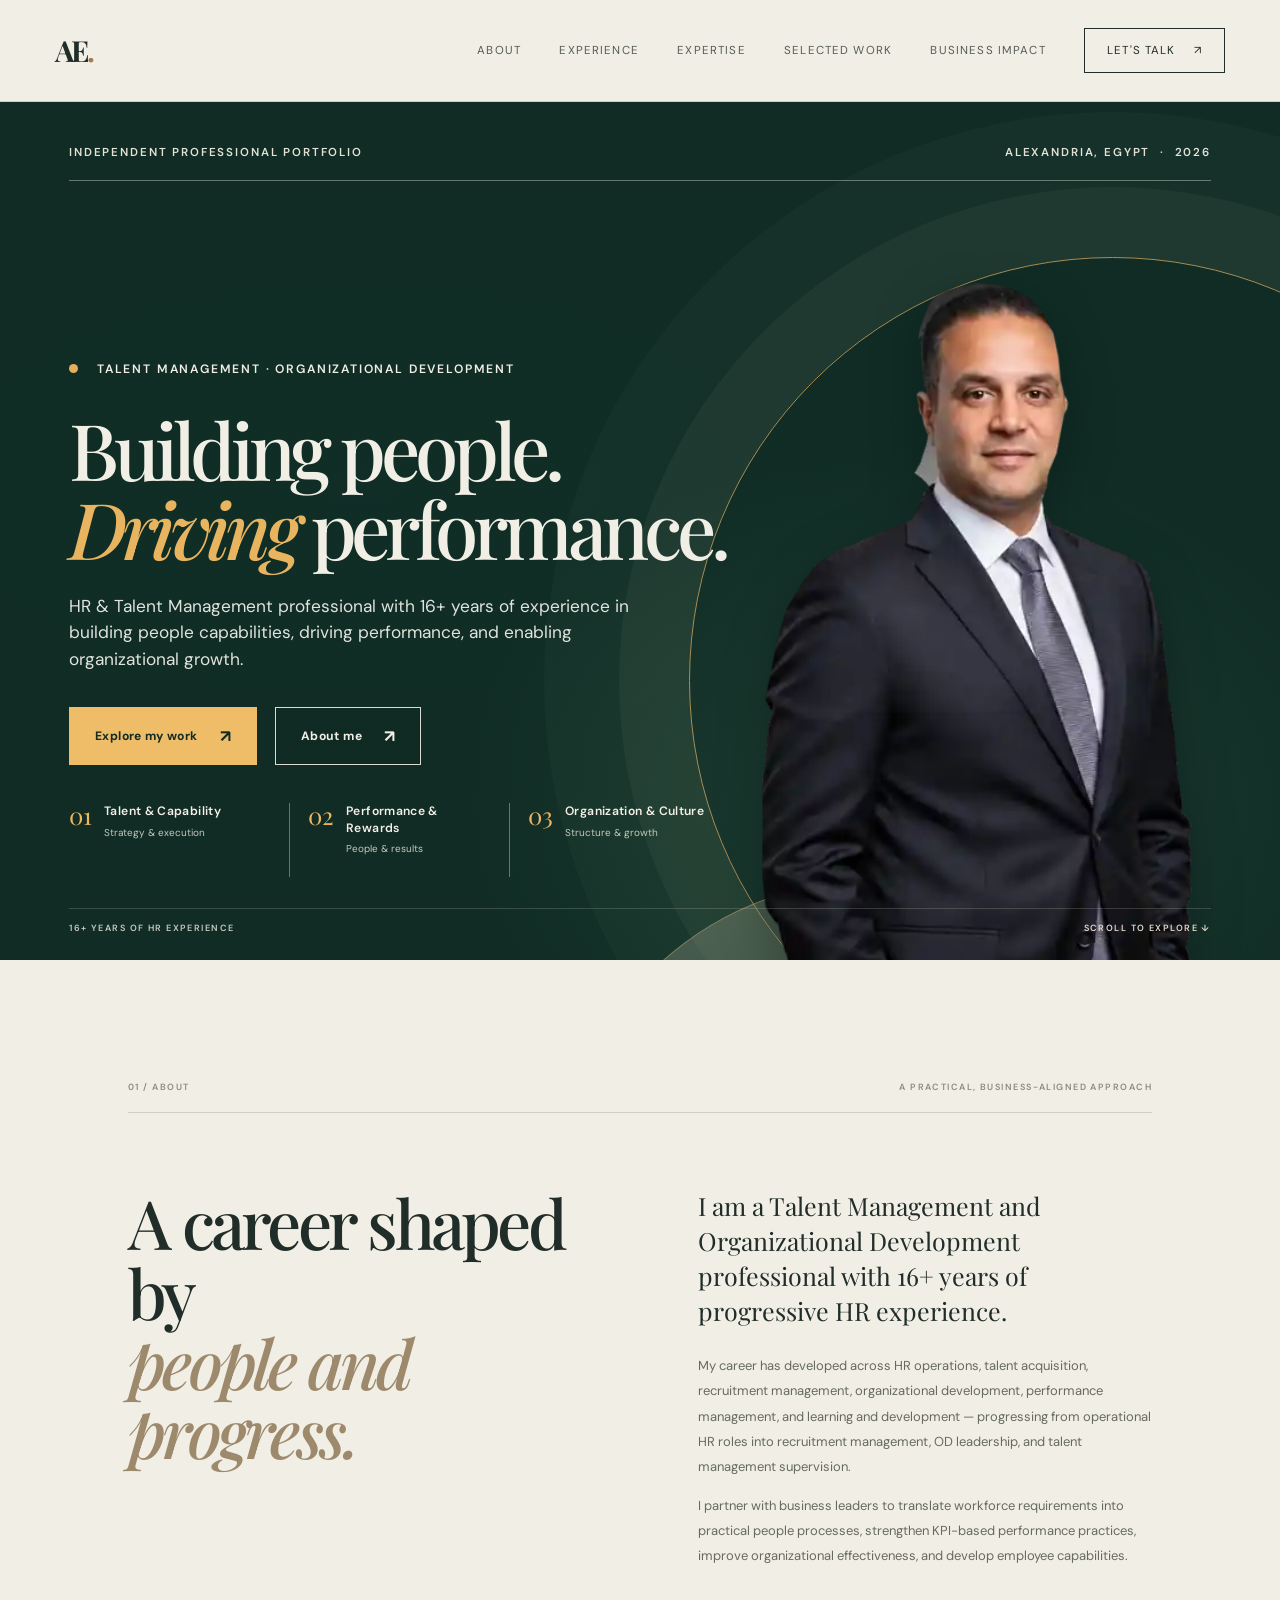
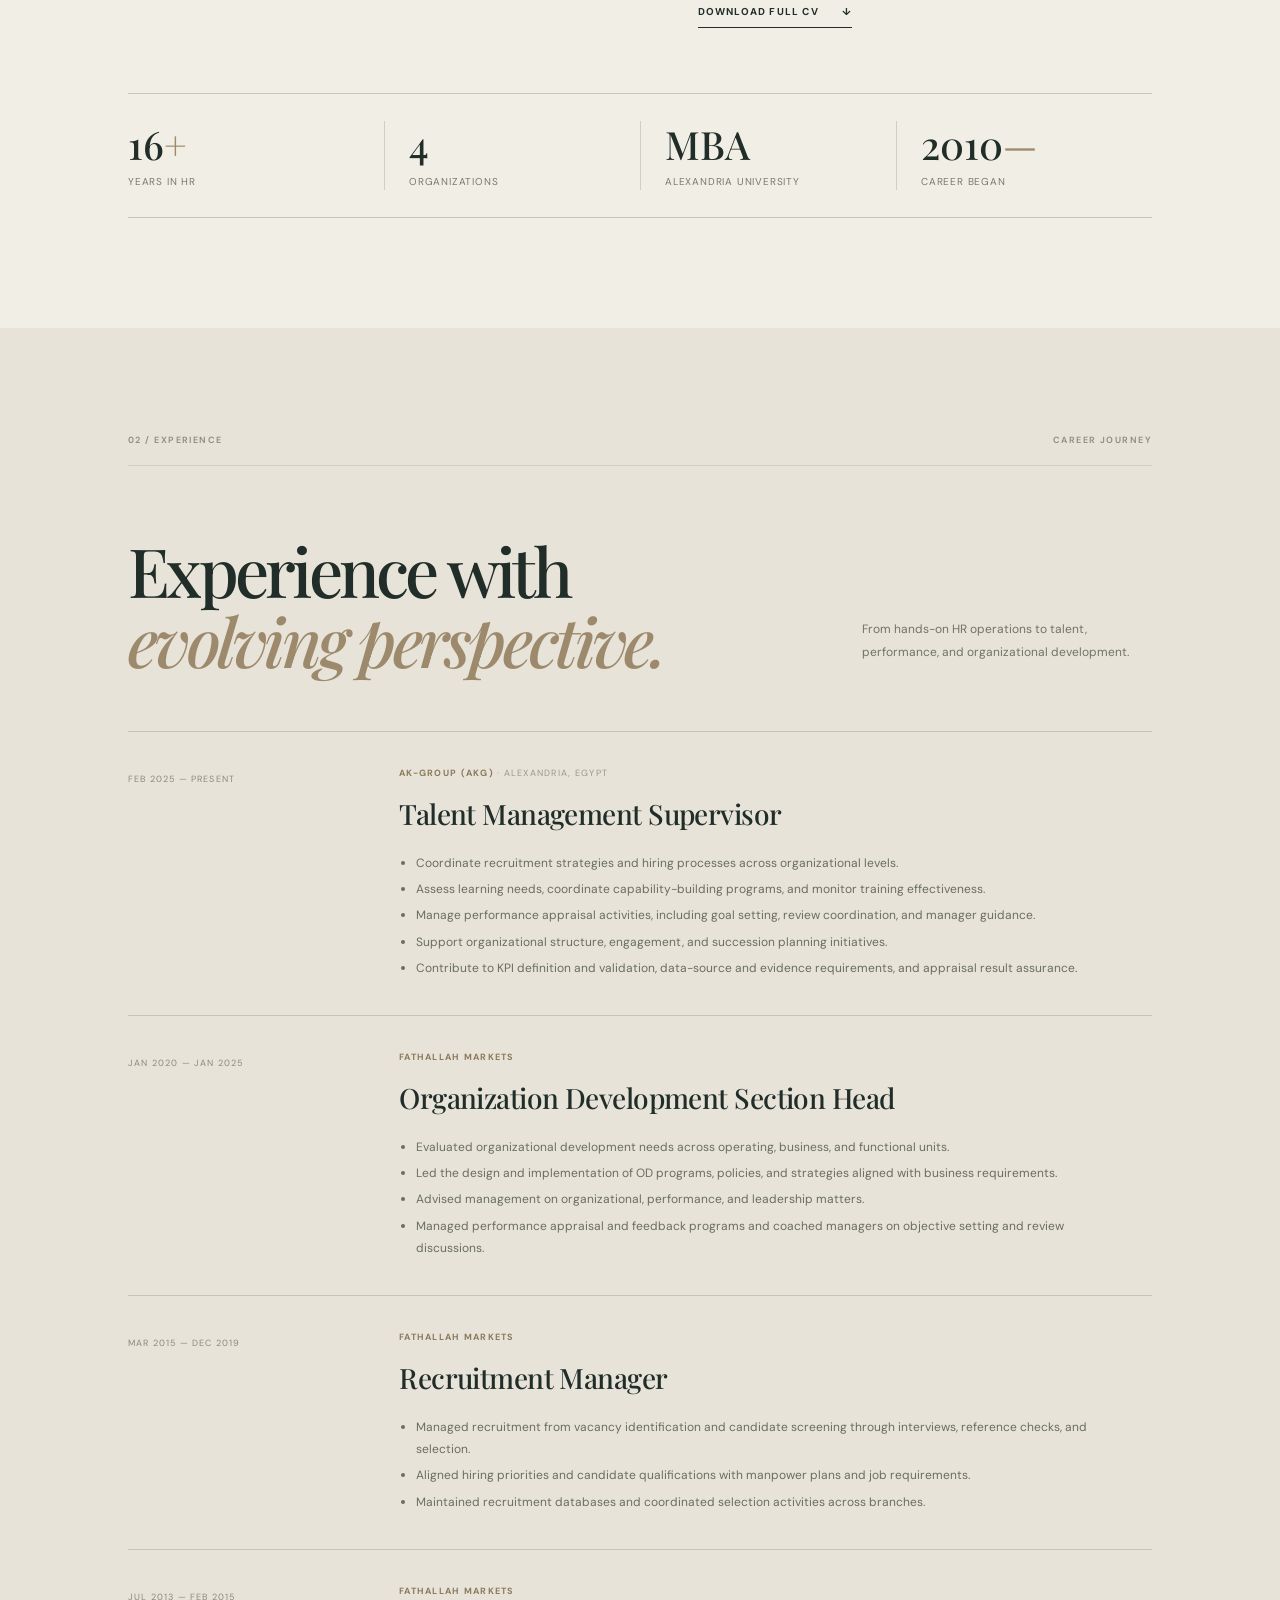
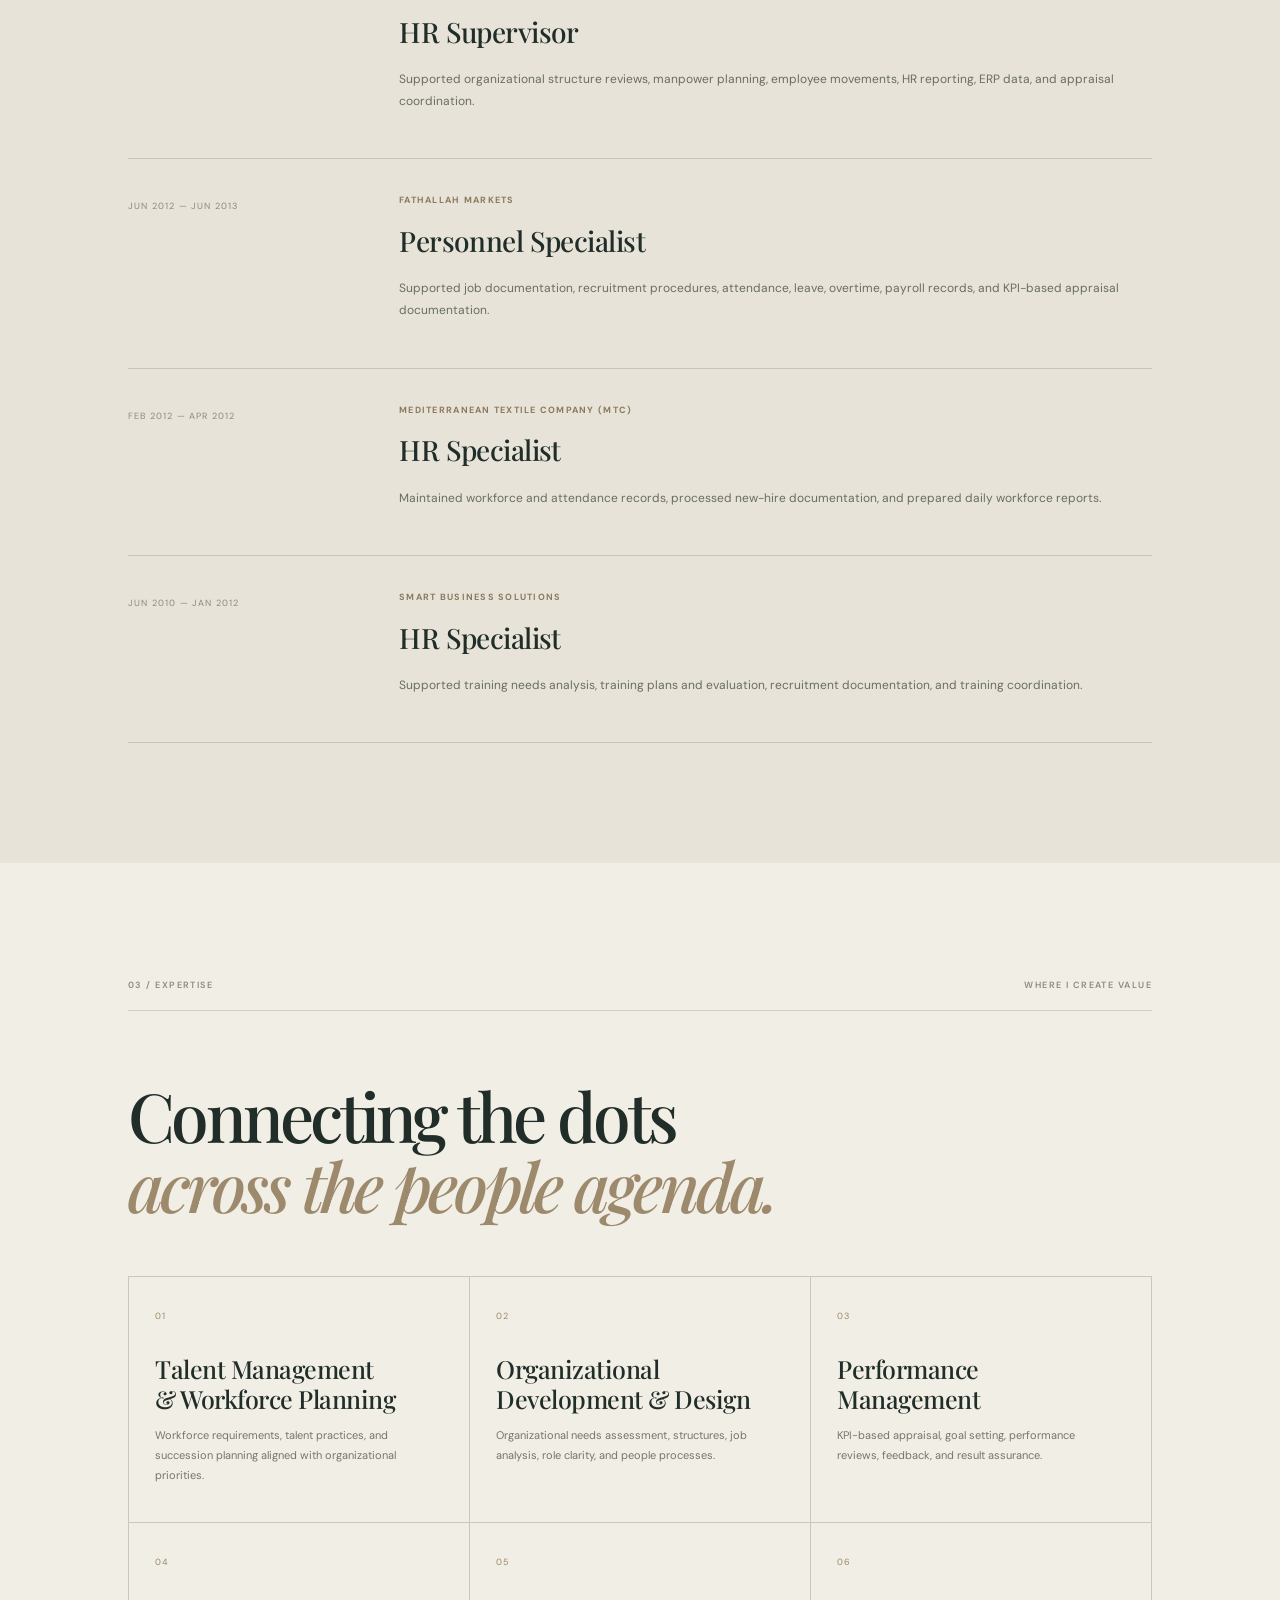
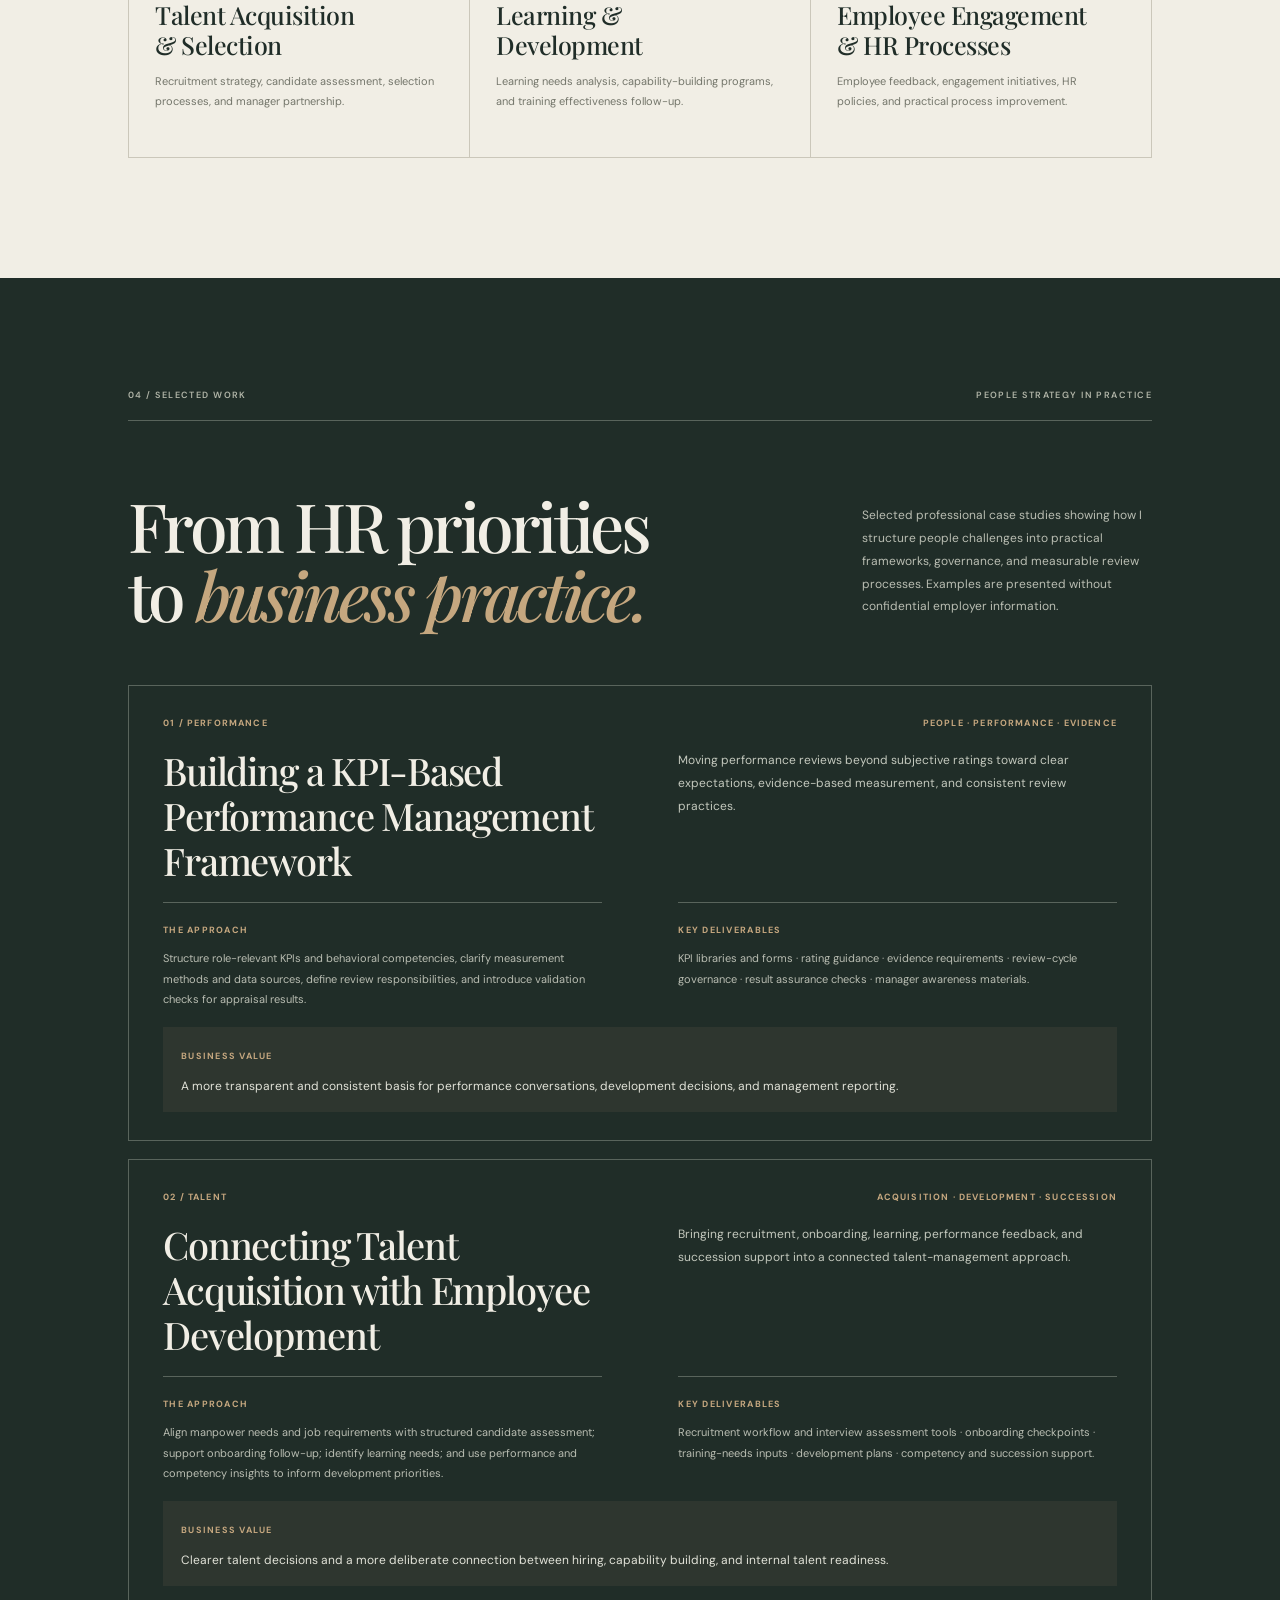
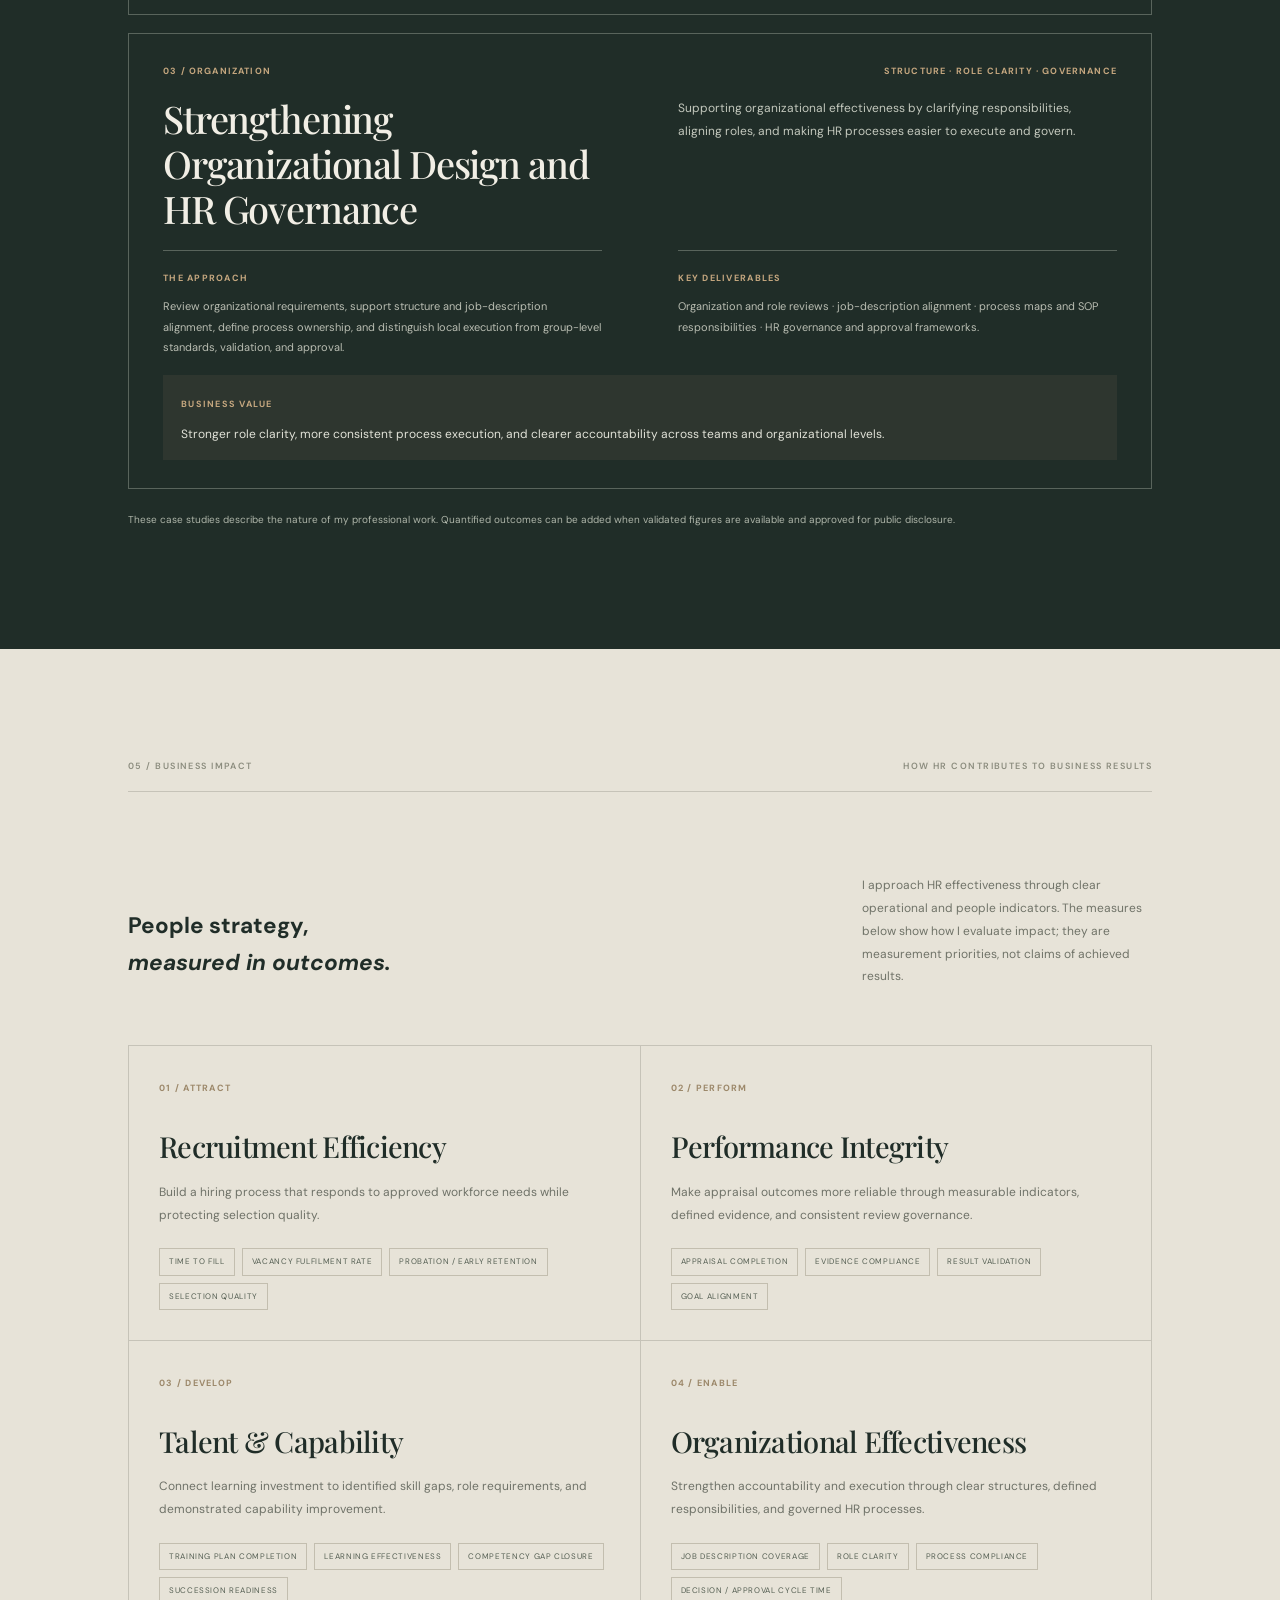
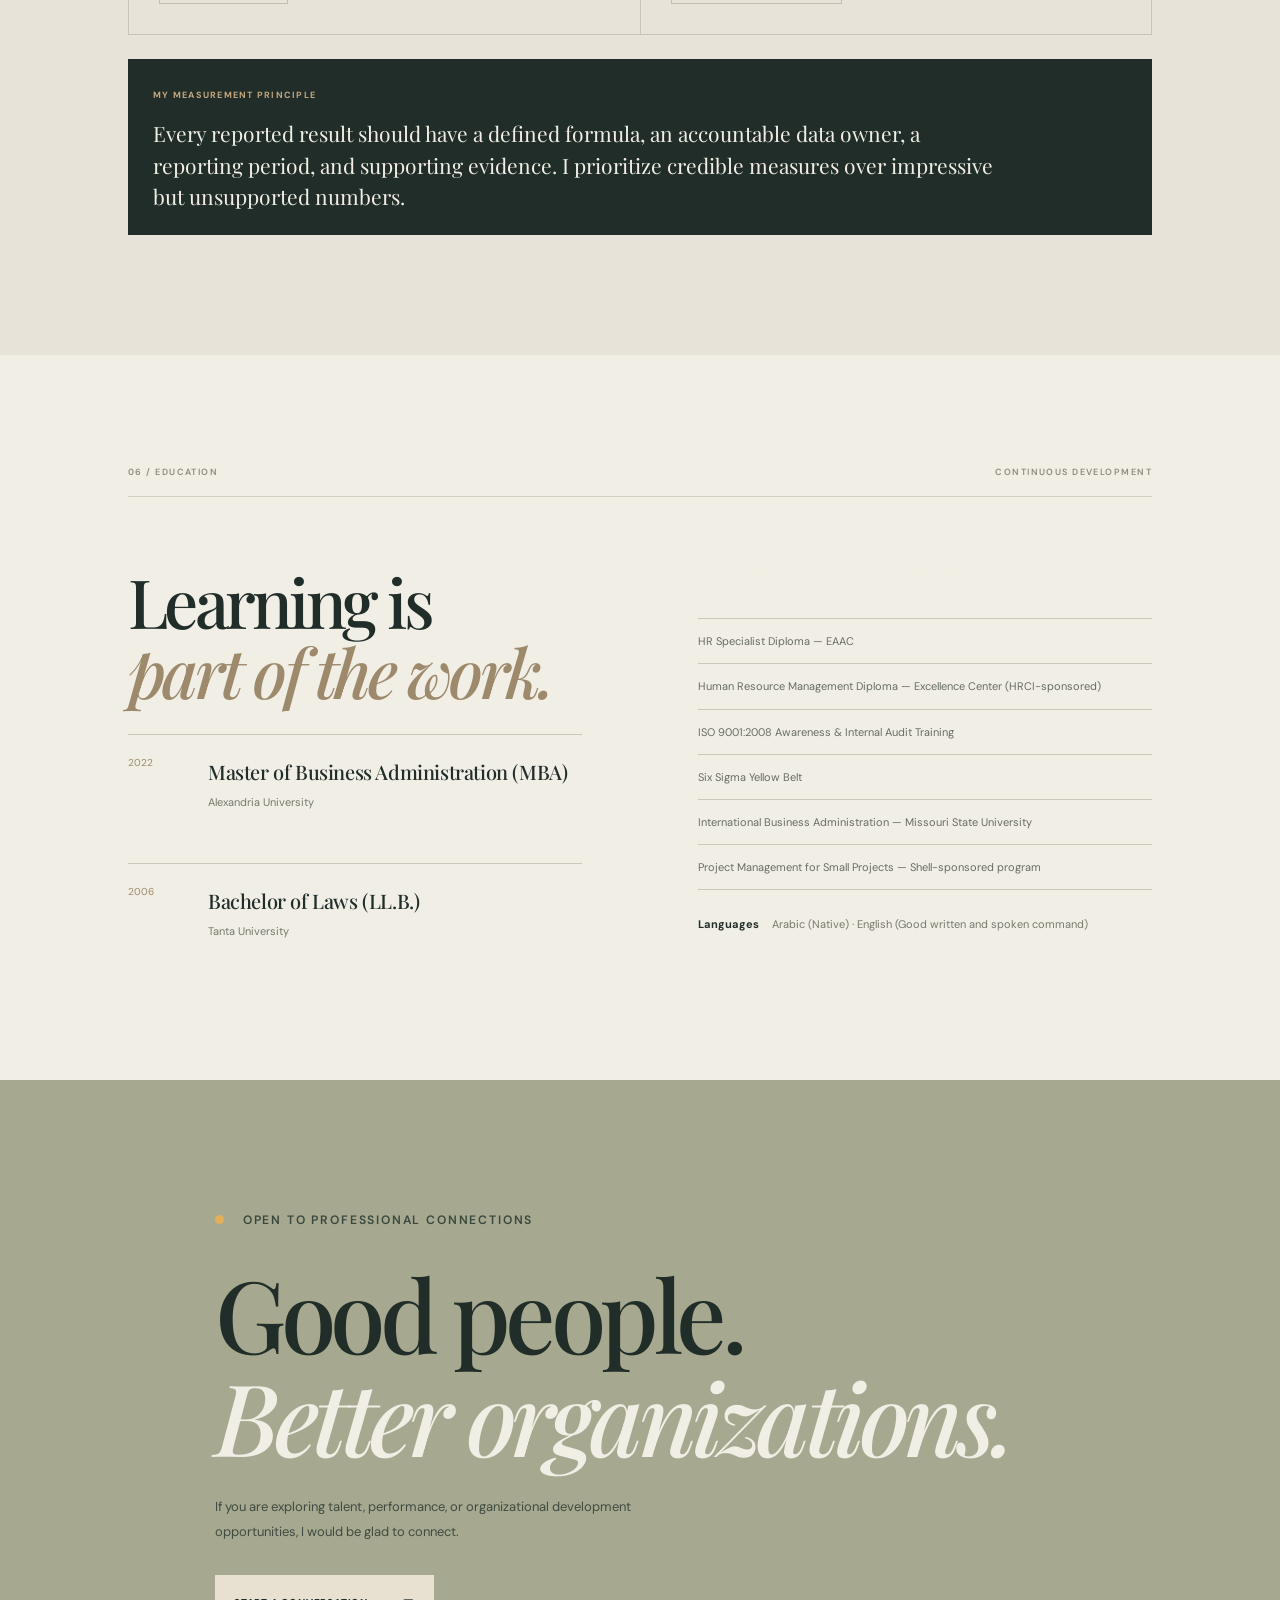
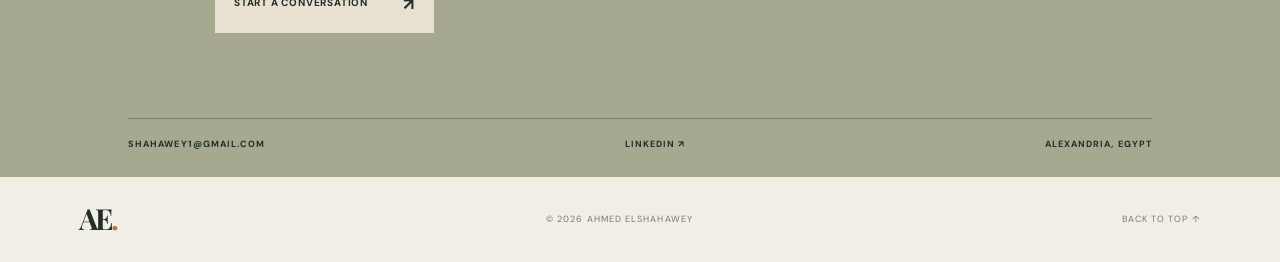
==== index.html @ a3c04d37 "Replace hero portrait with transparent cutout" ====
<!DOCTYPE html>
<html lang="en">
<head>
  <meta charset="UTF-8">
  <meta name="viewport" content="width=device-width, initial-scale=1.0">
  <meta name="description" content="Ahmed Elshahawey — Talent Management, Organizational Development and Performance Management professional with 16+ years of HR experience.">
  <meta name="theme-color" content="#202d28">
  <title>Ahmed Elshahawey — Talent & Organization</title>
  <link rel="preconnect" href="https://fonts.googleapis.com">
  <link rel="preconnect" href="https://fonts.gstatic.com" crossorigin>
  <link href="https://fonts.googleapis.com/css2?family=DM+Sans:wght@400;500;600;700&family=Playfair+Display:ital,wght@0,500;0,600;0,700;1,500;1,600&display=swap" rel="stylesheet">
  <link rel="stylesheet" href="styles.css">
</head>
<body>
  <div class="cursor-glow" aria-hidden="true"></div>
  <header class="site-header">
    <a class="brand" href="#top" aria-label="Ahmed Elshahawey home">AE<span>.</span></a>
    <nav class="nav" id="nav">
      <a href="#about">About</a><a href="#experience">Experience</a><a href="#expertise">Expertise</a><a href="#work">Selected Work</a><a href="#impact">Business Impact</a><a href="#contact" class="nav-contact">Let's talk <span>↗</span></a>
    </nav>
    <button class="menu-toggle" id="menuToggle" aria-label="Toggle navigation" aria-expanded="false"><span></span><span></span></button>
  </header>

  <main id="top">
    <section class="hero section-wrap">
      <div class="hero-topline reveal"><span>INDEPENDENT PROFESSIONAL PORTFOLIO</span><span>ALEXANDRIA, EGYPT&nbsp; · &nbsp;2026</span></div>
      <div class="hero-grid">
        <div class="hero-copy reveal">
          <p class="eyebrow"><i></i> TALENT MANAGEMENT · ORGANIZATIONAL DEVELOPMENT</p>
          <h1><span class="hero-line">Building people.</span><span class="hero-line"><em>Driving</em> performance.</span></h1>
          <p class="hero-intro">HR &amp; Talent Management professional with 16+ years of experience in building people capabilities, driving performance, and enabling organizational growth.</p>
          <div class="hero-actions">
            <a class="button button-light" href="#work">Explore my work <span>↗</span></a>
            <a class="button button-outline" href="#about">About me <span>↗</span></a>
          </div>
          <div class="hero-proof" aria-label="Professional focus areas">
            <div><span class="proof-mark">01</span><div><strong>Talent &amp; Capability</strong><small>Strategy &amp; execution</small></div></div>
            <div><span class="proof-mark">02</span><div><strong>Performance &amp; Rewards</strong><small>People &amp; results</small></div></div>
            <div><span class="proof-mark">03</span><div><strong>Organization &amp; Culture</strong><small>Structure &amp; growth</small></div></div>
          </div>
        </div>
        <div class="hero-portrait reveal"><img src="[data-uri]" alt="Ahmed Elshahawey professional portrait" width="400" height="400" loading="eager" decoding="async"></div>
      </div>
      <div class="hero-bottom reveal"><span>16+ YEARS OF HR EXPERIENCE</span><span class="scroll-note">SCROLL TO EXPLORE ↓</span></div>
    </section>

    <section class="intro section-wrap" id="about">
      <div class="section-label reveal"><span>01 / ABOUT</span><span>A PRACTICAL, BUSINESS-ALIGNED APPROACH</span></div>
      <div class="intro-grid">
        <h2 class="reveal">A career shaped by<br><em>people and progress.</em></h2>
        <div class="intro-text reveal">
          <p class="large-copy">I am a Talent Management and Organizational Development professional with 16+ years of progressive HR experience.</p>
          <p>My career has developed across HR operations, talent acquisition, recruitment management, organizational development, performance management, and learning and development — progressing from operational HR roles into recruitment management, OD leadership, and talent management supervision.</p>
          <p>I partner with business leaders to translate workforce requirements into practical people processes, strengthen KPI-based performance practices, improve organizational effectiveness, and develop employee capabilities.</p>
          <a class="underlined-link" href="assets/Ahmed-Elshahawey-CV.pdf" target="_blank" rel="noopener">Download full CV <span>↓</span></a>
        </div>
      </div>
      <div class="stat-strip reveal">
        <div><strong>16<span>+</span></strong><small>Years in HR</small></div>
        <div><strong>4</strong><small>Organizations</small></div>
        <div><strong>MBA</strong><small>Alexandria University</small></div>
        <div><strong>2010<span>—</span></strong><small>Career began</small></div>
      </div>
    </section>

    <section class="experience section-wrap" id="experience">
      <div class="section-label reveal"><span>02 / EXPERIENCE</span><span>CAREER JOURNEY</span></div>
      <div class="section-heading-row reveal"><h2>Experience with<br><em>evolving perspective.</em></h2><p>From hands-on HR operations to talent, performance, and organizational development.</p></div>
      <div class="timeline">
        <article class="timeline-item reveal"><div class="timeline-date">FEB 2025 — PRESENT</div><div class="timeline-body"><p class="role-org">AK-GROUP (AKG) <span>· ALEXANDRIA, EGYPT</span></p><h3>Talent Management Supervisor</h3><ul><li>Coordinate recruitment strategies and hiring processes across organizational levels.</li><li>Assess learning needs, coordinate capability-building programs, and monitor training effectiveness.</li><li>Manage performance appraisal activities, including goal setting, review coordination, and manager guidance.</li><li>Support organizational structure, engagement, and succession planning initiatives.</li><li>Contribute to KPI definition and validation, data-source and evidence requirements, and appraisal result assurance.</li></ul></div></article>
        <article class="timeline-item reveal"><div class="timeline-date">JAN 2020 — JAN 2025</div><div class="timeline-body"><p class="role-org">FATHALLAH MARKETS</p><h3>Organization Development Section Head</h3><ul><li>Evaluated organizational development needs across operating, business, and functional units.</li><li>Led the design and implementation of OD programs, policies, and strategies aligned with business requirements.</li><li>Advised management on organizational, performance, and leadership matters.</li><li>Managed performance appraisal and feedback programs and coached managers on objective setting and review discussions.</li></ul></div></article>
        <article class="timeline-item reveal"><div class="timeline-date">MAR 2015 — DEC 2019</div><div class="timeline-body"><p class="role-org">FATHALLAH MARKETS</p><h3>Recruitment Manager</h3><ul><li>Managed recruitment from vacancy identification and candidate screening through interviews, reference checks, and selection.</li><li>Aligned hiring priorities and candidate qualifications with manpower plans and job requirements.</li><li>Maintained recruitment databases and coordinated selection activities across branches.</li></ul></div></article>
        <article class="timeline-item reveal"><div class="timeline-date">JUL 2013 — FEB 2015</div><div class="timeline-body"><p class="role-org">FATHALLAH MARKETS</p><h3>HR Supervisor</h3><p>Supported organizational structure reviews, manpower planning, employee movements, HR reporting, ERP data, and appraisal coordination.</p></div></article>
        <article class="timeline-item reveal"><div class="timeline-date">JUN 2012 — JUN 2013</div><div class="timeline-body"><p class="role-org">FATHALLAH MARKETS</p><h3>Personnel Specialist</h3><p>Supported job documentation, recruitment procedures, attendance, leave, overtime, payroll records, and KPI-based appraisal documentation.</p></div></article>
        <article class="timeline-item reveal"><div class="timeline-date">FEB 2012 — APR 2012</div><div class="timeline-body"><p class="role-org">MEDITERRANEAN TEXTILE COMPANY (MTC)</p><h3>HR Specialist</h3><p>Maintained workforce and attendance records, processed new-hire documentation, and prepared daily workforce reports.</p></div></article>
        <article class="timeline-item reveal"><div class="timeline-date">JUN 2010 — JAN 2012</div><div class="timeline-body"><p class="role-org">SMART BUSINESS SOLUTIONS</p><h3>HR Specialist</h3><p>Supported training needs analysis, training plans and evaluation, recruitment documentation, and training coordination.</p></div></article>
      </div>
    </section>

    <section class="expertise section-wrap" id="expertise">
      <div class="section-label reveal"><span>03 / EXPERTISE</span><span>WHERE I CREATE VALUE</span></div>
      <h2 class="reveal">Connecting the dots<br><em>across the people agenda.</em></h2>
      <div class="expertise-grid">
        <article class="expertise-card reveal"><span>01</span><h3>Talent Management<br>& Workforce Planning</h3><p>Workforce requirements, talent practices, and succession planning aligned with organizational priorities.</p></article>
        <article class="expertise-card reveal"><span>02</span><h3>Organizational<br>Development & Design</h3><p>Organizational needs assessment, structures, job analysis, role clarity, and people processes.</p></article>
        <article class="expertise-card reveal"><span>03</span><h3>Performance<br>Management</h3><p>KPI-based appraisal, goal setting, performance reviews, feedback, and result assurance.</p></article>
        <article class="expertise-card reveal"><span>04</span><h3>Talent Acquisition<br>& Selection</h3><p>Recruitment strategy, candidate assessment, selection processes, and manager partnership.</p></article>
        <article class="expertise-card reveal"><span>05</span><h3>Learning &<br>Development</h3><p>Learning needs analysis, capability-building programs, and training effectiveness follow-up.</p></article>
        <article class="expertise-card reveal"><span>06</span><h3>Employee Engagement<br>& HR Processes</h3><p>Employee feedback, engagement initiatives, HR policies, and practical process improvement.</p></article>
      </div>
    </section>

    <section class="work section-wrap" id="work">
      <div class="section-label reveal"><span>04 / SELECTED WORK</span><span>PEOPLE STRATEGY IN PRACTICE</span></div>
      <div class="section-heading-row reveal"><h2>From HR priorities<br>to <em>business practice.</em></h2><p>Selected professional case studies showing how I structure people challenges into practical frameworks, governance, and measurable review processes. Examples are presented without confidential employer information.</p></div>
      <div class="case-grid">
        <article class="case-card reveal">
          <div class="case-top"><span>01 / PERFORMANCE</span><span>PEOPLE · PERFORMANCE · EVIDENCE</span></div>
          <h3>Building a KPI-Based Performance Management Framework</h3>
          <p class="case-lead">Moving performance reviews beyond subjective ratings toward clear expectations, evidence-based measurement, and consistent review practices.</p>
          <div class="case-detail"><span>THE APPROACH</span><p>Structure role-relevant KPIs and behavioral competencies, clarify measurement methods and data sources, define review responsibilities, and introduce validation checks for appraisal results.</p></div>
          <div class="case-detail"><span>KEY DELIVERABLES</span><p>KPI libraries and forms · rating guidance · evidence requirements · review-cycle governance · result assurance checks · manager awareness materials.</p></div>
          <div class="case-value"><span>BUSINESS VALUE</span><p>A more transparent and consistent basis for performance conversations, development decisions, and management reporting.</p></div>
        </article>
        <article class="case-card reveal">
          <div class="case-top"><span>02 / TALENT</span><span>ACQUISITION · DEVELOPMENT · SUCCESSION</span></div>
          <h3>Connecting Talent Acquisition with Employee Development</h3>
          <p class="case-lead">Bringing recruitment, onboarding, learning, performance feedback, and succession support into a connected talent-management approach.</p>
          <div class="case-detail"><span>THE APPROACH</span><p>Align manpower needs and job requirements with structured candidate assessment; support onboarding follow-up; identify learning needs; and use performance and competency insights to inform development priorities.</p></div>
          <div class="case-detail"><span>KEY DELIVERABLES</span><p>Recruitment workflow and interview assessment tools · onboarding checkpoints · training-needs inputs · development plans · competency and succession support.</p></div>
          <div class="case-value"><span>BUSINESS VALUE</span><p>Clearer talent decisions and a more deliberate connection between hiring, capability building, and internal talent readiness.</p></div>
        </article>
        <article class="case-card reveal">
          <div class="case-top"><span>03 / ORGANIZATION</span><span>STRUCTURE · ROLE CLARITY · GOVERNANCE</span></div>
          <h3>Strengthening Organizational Design and HR Governance</h3>
          <p class="case-lead">Supporting organizational effectiveness by clarifying responsibilities, aligning roles, and making HR processes easier to execute and govern.</p>
          <div class="case-detail"><span>THE APPROACH</span><p>Review organizational requirements, support structure and job-description alignment, define process ownership, and distinguish local execution from group-level standards, validation, and approval.</p></div>
          <div class="case-detail"><span>KEY DELIVERABLES</span><p>Organization and role reviews · job-description alignment · process maps and SOP responsibilities · HR governance and approval frameworks.</p></div>
          <div class="case-value"><span>BUSINESS VALUE</span><p>Stronger role clarity, more consistent process execution, and clearer accountability across teams and organizational levels.</p></div>
        </article>
      </div>
      <p class="case-note reveal">These case studies describe the nature of my professional work. Quantified outcomes can be added when validated figures are available and approved for public disclosure.</p>
    </section>

    <section class="impact section-wrap" id="impact">
      <div class="section-label reveal"><span>05 / BUSINESS IMPACT</span><span>HOW HR CONTRIBUTES TO BUSINESS RESULTS</span></div>
      <div class="section-heading-row reveal"><h2>People strategy,<br><em>measured in outcomes.</em></h2><p>I approach HR effectiveness through clear operational and people indicators. The measures below show how I evaluate impact; they are measurement priorities, not claims of achieved results.</p></div>
      <div class="impact-grid">
        <article class="impact-card reveal"><span class="impact-index">01 / ATTRACT</span><h3>Recruitment Efficiency</h3><p>Build a hiring process that responds to approved workforce needs while protecting selection quality.</p><div class="impact-measures"><span>TIME TO FILL</span><span>VACANCY FULFILMENT RATE</span><span>PROBATION / EARLY RETENTION</span><span>SELECTION QUALITY</span></div></article>
        <article class="impact-card reveal"><span class="impact-index">02 / PERFORM</span><h3>Performance Integrity</h3><p>Make appraisal outcomes more reliable through measurable indicators, defined evidence, and consistent review governance.</p><div class="impact-measures"><span>APPRAISAL COMPLETION</span><span>EVIDENCE COMPLIANCE</span><span>RESULT VALIDATION</span><span>GOAL ALIGNMENT</span></div></article>
        <article class="impact-card reveal"><span class="impact-index">03 / DEVELOP</span><h3>Talent & Capability</h3><p>Connect learning investment to identified skill gaps, role requirements, and demonstrated capability improvement.</p><div class="impact-measures"><span>TRAINING PLAN COMPLETION</span><span>LEARNING EFFECTIVENESS</span><span>COMPETENCY GAP CLOSURE</span><span>SUCCESSION READINESS</span></div></article>
        <article class="impact-card reveal"><span class="impact-index">04 / ENABLE</span><h3>Organizational Effectiveness</h3><p>Strengthen accountability and execution through clear structures, defined responsibilities, and governed HR processes.</p><div class="impact-measures"><span>JOB DESCRIPTION COVERAGE</span><span>ROLE CLARITY</span><span>PROCESS COMPLIANCE</span><span>DECISION / APPROVAL CYCLE TIME</span></div></article>
      </div>
      <div class="impact-principle reveal"><span>MY MEASUREMENT PRINCIPLE</span><p>Every reported result should have a defined formula, an accountable data owner, a reporting period, and supporting evidence. I prioritize credible measures over impressive but unsupported numbers.</p></div>
    </section>

    <section class="education section-wrap">
      <div class="section-label reveal"><span>06 / EDUCATION</span><span>CONTINUOUS DEVELOPMENT</span></div>
      <div class="education-grid">
        <div class="reveal"><h2>Learning is<br><em>part of the work.</em></h2><div class="education-entry"><span>2022</span><div><h3>Master of Business Administration (MBA)</h3><p>Alexandria University</p></div></div><div class="education-entry"><span>2006</span><div><h3>Bachelor of Laws (LL.B.)</h3><p>Tanta University</p></div></div></div>
        <div class="reveal"><p class="eyebrow">SELECTED PROFESSIONAL DEVELOPMENT</p><ul class="training-list"><li>HR Specialist Diploma — EAAC</li><li>Human Resource Management Diploma — Excellence Center (HRCI-sponsored)</li><li>ISO 9001:2008 Awareness & Internal Audit Training</li><li>Six Sigma Yellow Belt</li><li>International Business Administration — Missouri State University</li><li>Project Management for Small Projects — Shell-sponsored program</li></ul><p class="language-note"><strong>Languages</strong> Arabic (Native) · English (Good written and spoken command)</p></div>
      </div>
    </section>

    <section class="contact section-wrap" id="contact">
      <div class="contact-inner reveal">
        <p class="eyebrow"><i></i> OPEN TO PROFESSIONAL CONNECTIONS</p>
        <h2>Good people.<br><em>Better organizations.</em></h2>
        <p class="contact-copy">If you are exploring talent, performance, or organizational development opportunities, I would be glad to connect.</p>
        <a class="button button-light" href="mailto:shahawey1@gmail.com">Start a conversation <span>↗</span></a>
      </div>
      <div class="contact-meta"><a href="mailto:shahawey1@gmail.com">SHAHAWEY1@GMAIL.COM</a><a href="https://www.linkedin.com/in/ahmedelshahaweytalentmanagement/" target="_blank" rel="noopener">LINKEDIN ↗</a><span>ALEXANDRIA, EGYPT</span></div>
    </section>
  </main>
  <footer class="footer"><a class="brand" href="#top">AE<span>.</span></a><span>© 2026 AHMED ELSHAHAWEY</span><a href="#top">BACK TO TOP ↑</a></footer>
  <script src="script.js"></script>
</body>
</html>
---- styles.css ----
*{box-sizing:border-box}html{scroll-behavior:smooth}body{margin:0;background:#f1eee5;color:#202d28;font-family:"DM Sans",sans-serif;font-size:15px;line-height:1.65}a{color:inherit;text-decoration:none}.site-header{height:82px;padding:0 6.2vw;display:flex;align-items:center;justify-content:space-between;border-bottom:1px solid rgba(32,45,40,.16);background:#f1eee5;position:sticky;top:0;z-index:20}.brand{font-family:"Playfair Display",serif;font-size:29px;font-weight:700;letter-spacing:-2px}.brand span{color:#a37b4e}.nav{display:flex;align-items:center;gap:35px;font-size:11px;letter-spacing:.1em;text-transform:uppercase}.nav a{opacity:.75;transition:opacity .25s}.nav a:hover{opacity:1}.nav-contact{border:1px solid #202d28;padding:11px 16px;opacity:1!important}.nav-contact span{margin-left:14px}.menu-toggle{display:none;background:none;border:0}.section-wrap{padding-left:10vw;padding-right:10vw}.hero{background:#202d28;color:#f1eee5;min-height:680px;padding-top:35px;padding-bottom:28px;overflow:hidden}.hero-topline,.hero-bottom,.section-label{display:flex;justify-content:space-between;gap:20px;font-size:9px;letter-spacing:.16em;font-weight:600}.hero-topline{color:#b9b9a9;border-bottom:1px solid #59645c;padding-bottom:18px}.hero-grid{display:grid;grid-template-columns:1.08fr .92fr;align-items:center;gap:4vw;padding:75px 0 65px}.eyebrow{font-size:10px;letter-spacing:.16em;font-weight:600}.eyebrow i{display:inline-block;width:7px;height:7px;background:#c4a57c;border-radius:50%;margin-right:10px}.hero h1,.intro h2,.experience h2,.expertise h2,.work h2,.education h2,.contact h2{font-family:"Playfair Display",serif;font-weight:500;letter-spacing:-.055em;line-height:1.03}.hero h1{font-size:clamp(56px,7.2vw,105px);margin:22px 0 25px}.hero h1 em,.intro h2 em,.experience h2 em,.expertise h2 em,.work h2 em,.education h2 em,.contact h2 em{font-weight:500;color:#c5a77f}.hero-intro{max-width:490px;color:#c7c9bf;font-size:15px;line-height:1.9}.hero-actions{display:flex;align-items:center;gap:28px;margin-top:35px}.button{display:inline-flex;align-items:center;justify-content:space-between;gap:35px;padding:15px 19px;font-size:10px;letter-spacing:.08em;text-transform:uppercase;font-weight:700;transition:transform .25s,background .25s}.button:hover{transform:translateY(-3px)}.button-light{background:#e8e0d0;color:#202d28}.button span{font-size:17px}.text-link{font-size:11px;border-bottom:1px solid #889087;padding-bottom:6px}.text-link span{margin-left:8px}.hero-art{height:420px;position:relative;background:#d7c9b2;overflow:hidden}.art-circle{position:absolute;border-radius:50%;border:1px solid rgba(32,45,40,.5)}.circle-one{width:310px;height:310px;top:40px;left:50%;transform:translateX(-50%)}.circle-two{width:210px;height:210px;top:90px;left:50%;transform:translateX(-50%);background:#a6a88f}.art-arch{position:absolute;width:130px;height:260px;border-radius:100px 100px 0 0;bottom:0;left:50%;transform:translateX(-50%);background:#34483d}.art-line{position:absolute;width:1px;height:100%;background:rgba(32,45,40,.35);left:50%;top:0}.art-caption{position:absolute;bottom:20px;left:22px;right:22px;display:flex;justify-content:space-between;font-size:8px;letter-spacing:.15em;color:#202d28;font-weight:700}.art-index{position:absolute;right:18px;top:18px;font-size:9px;letter-spacing:.12em;color:#202d28}.hero-bottom{color:#b9b9a9;border-top:1px solid #59645c;padding-top:17px}.scroll-note{color:#e2d9c9}.intro{padding-top:120px;padding-bottom:110px}.section-label{color:#8b8c7e;border-bottom:1px solid #d2cec2;padding-bottom:17px}.intro-grid{display:grid;grid-template-columns:1fr 1fr;gap:9vw;padding:75px 0 65px}.intro h2,.experience h2,.expertise h2,.work h2,.education h2{font-size:clamp(42px,5.3vw,69px);margin:0}.intro h2 em,.experience h2 em,.expertise h2 em,.work h2 em,.education h2 em{color:#9d896b}.intro-text{max-width:530px}.large-copy{font-family:"Playfair Display",serif;font-size:25px;line-height:1.4;margin-top:0}.intro-text p:not(.large-copy){color:#666b60;font-size:13px;line-height:1.95}.underlined-link{display:inline-block;margin-top:22px;border-bottom:1px solid #202d28;padding-bottom:7px;font-size:10px;letter-spacing:.12em;text-transform:uppercase;font-weight:700}.underlined-link span{margin-left:20px}.stat-strip{display:grid;grid-template-columns:repeat(4,1fr);border-top:1px solid #c9c5b9;border-bottom:1px solid #c9c5b9;padding:27px 0}.stat-strip div{padding-left:24px;border-left:1px solid #d2cec2}.stat-strip div:first-child{padding-left:0;border:0}.stat-strip strong{display:block;font-family:"Playfair Display",serif;font-size:39px;font-weight:500;line-height:1.2}.stat-strip strong span{color:#9d896b}.stat-strip small{display:block;color:#77796e;font-size:10px;letter-spacing:.08em;text-transform:uppercase;margin-top:6px}.experience{background:#e7e3d8;padding-top:105px;padding-bottom:120px}.section-heading-row{display:flex;justify-content:space-between;align-items:end;gap:35px;padding:70px 0 55px}.section-heading-row>p{max-width:290px;color:#707368;font-size:12px;line-height:1.9}.timeline{border-top:1px solid #c6c3b8}.timeline-item{display:grid;grid-template-columns:220px 1fr;gap:4vw;padding:34px 0;border-bottom:1px solid #c6c3b8}.timeline-date{font-size:9px;letter-spacing:.13em;color:#8a897d;padding-top:6px}.role-org,.work-type{font-size:9px;letter-spacing:.14em;font-weight:700;color:#8c795d;margin:0 0 10px}.role-org span{color:#98988c;font-weight:400}.timeline h3,.expertise-card h3,.work-item h3,.education-entry h3{font-family:"Playfair Display",serif;font-weight:500;letter-spacing:-.02em}.timeline h3{font-size:28px;margin:0 0 13px}.timeline-body p:not(.role-org),.timeline-body li{font-size:12px;color:#696d63;line-height:1.85}.timeline-body ul{padding-left:17px;margin:0;max-width:720px}.timeline-body li{padding:2px 0}.expertise{padding-top:115px;padding-bottom:120px}.expertise h2{padding:70px 0 55px}.expertise-grid{display:grid;grid-template-columns:repeat(3,1fr);border-top:1px solid #cbc7ba;border-left:1px solid #cbc7ba}.expertise-card{min-height:235px;padding:25px 26px;border-right:1px solid #cbc7ba;border-bottom:1px solid #cbc7ba;transition:background .25s}.expertise-card:hover{background:#e6e0d3}.expertise-card>span{font-size:9px;color:#9c886a;letter-spacing:.1em}.expertise-card h3{font-size:25px;line-height:1.2;margin:28px 0 12px}.expertise-card p{font-size:11px;color:#74766b;line-height:1.8;max-width:280px}.work{background:#202d28;color:#f1eee5;padding-top:110px;padding-bottom:120px}.work .section-label{color:#b1b5a8;border-color:#59645c}.work .section-heading-row{align-items:end}.work .section-heading-row>p{color:#b9bdb2}.work h2 em{color:#c5a77f}.work-list{border-top:1px solid #59645c}.work-item{display:grid;grid-template-columns:55px 1fr 30px;gap:22px;align-items:start;padding:28px 0;border-bottom:1px solid #59645c;transition:padding .25s}.work-item:hover{padding-left:10px;padding-right:10px}.work-number{font-family:"Playfair Display",serif;color:#c5a77f;font-size:19px}.work-type{color:#c5a77f;margin-bottom:5px}.work-item h3{font-size:28px;margin:0 0 5px}.work-item p:last-child{color:#b9bdb2;font-size:12px;margin:0;max-width:700px}.work-arrow{font-size:20px;color:#c5a77f}.education{padding-top:110px;padding-bottom:115px}.education-grid{display:grid;grid-template-columns:1fr 1fr;gap:9vw;padding-top:70px}.education-entry{display:grid;grid-template-columns:65px 1fr;gap:15px;border-top:1px solid #cbc7ba;padding:20px 0;margin-top:27px}.education-entry>span{font-size:10px;color:#9c886a}.education-entry h3{font-size:20px;margin:0}.education-entry p{font-size:11px;color:#77796e;margin:5px 0}.training-list{padding:0;list-style:none;border-top:1px solid #cbc7ba;margin-top:22px}.training-list li{padding:13px 0;border-bottom:1px solid #cbc7ba;font-size:11px;color:#676c61}.language-note{font-size:11px;color:#77796e;margin-top:25px}.language-note strong{color:#202d28;margin-right:10px}.contact{background:#a6a88f;padding-top:100px;padding-bottom:25px}.contact-inner{max-width:850px;margin:0 auto;padding:30px 0 85px}.contact .eyebrow{color:#39483d}.contact h2{font-size:clamp(58px,8vw,100px);margin:28px 0}.contact h2 em{color:#f1eee5}.contact-copy{max-width:430px;color:#3f4b40;font-size:13px;line-height:1.9;margin-bottom:30px}.contact-meta{border-top:1px solid rgba(32,45,40,.35);padding-top:18px;display:flex;justify-content:space-between;gap:20px;font-size:9px;letter-spacing:.12em;font-weight:700}.footer{height:85px;padding:0 6.2vw;display:flex;align-items:center;justify-content:space-between;font-size:9px;letter-spacing:.12em;color:#77796e}.footer .brand{color:#202d28}.cursor-glow{display:none}.reveal{opacity:0;transform:translateY(22px);transition:opacity .7s ease,transform .7s ease}.reveal.visible{opacity:1;transform:translateY(0)}
@media(max-width:800px){.section-wrap{padding-left:7vw;padding-right:7vw}.site-header{height:70px;padding:0 7vw}.nav{display:none;position:absolute;top:70px;left:0;right:0;background:#f1eee5;padding:25px 7vw;flex-direction:column;align-items:flex-start;gap:20px;border-bottom:1px solid #d2cec2}.nav.open{display:flex}.menu-toggle{display:flex;flex-direction:column;gap:6px;padding:10px}.menu-toggle span{width:23px;height:1px;background:#202d28}.hero{min-height:auto}.hero-grid{grid-template-columns:1fr;padding:60px 0 45px}.hero h1{font-size:clamp(55px,13vw,85px)}.hero-art{height:330px;max-width:520px}.hero-topline,.hero-bottom{font-size:8px}.intro,.expertise,.education{padding-top:80px;padding-bottom:80px}.intro-grid,.education-grid{grid-template-columns:1fr;gap:35px;padding:50px 0}.stat-strip{grid-template-columns:repeat(2,1fr);row-gap:25px}.stat-strip div:nth-child(3){padding-left:0;border-left:0}.experience,.work{padding-top:80px;padding-bottom:85px}.section-heading-row{display:block;padding:50px 0 35px}.section-heading-row>p{margin-top:22px}.timeline-item{grid-template-columns:1fr;gap:10px;padding:25px 0}.timeline-date{font-size:8px}.expertise h2{padding:50px 0 35px}.expertise-grid{grid-template-columns:1fr 1fr}.expertise-card{min-height:210px;padding:20px}.expertise-card h3{font-size:21px}.work-item{grid-template-columns:32px 1fr 20px;gap:12px}.work-item h3{font-size:23px}.contact{padding-top:75px}.contact-inner{padding-bottom:60px}.contact-meta{flex-wrap:wrap}.footer{padding:0 7vw}}
@media(max-width:480px){.hero-topline span:last-child{display:none}.hero-bottom .scroll-note{display:none}.hero-actions{gap:18px;flex-wrap:wrap}.expertise-grid{grid-template-columns:1fr}.expertise-card{min-height:180px}.stat-strip strong{font-size:33px}.contact h2{font-size:58px}.footer{font-size:8px}}
@media(prefers-reduced-motion:reduce){html{scroll-behavior:auto}.reveal{opacity:1;transform:none;transition:none}*{transition:none!important}}


/* Case studies — phase 2 */
.case-grid{display:grid;grid-template-columns:1fr;gap:18px}
.case-card{border:1px solid #59645c;padding:30px 34px 28px;display:grid;grid-template-columns:1fr 1fr;column-gap:6vw;row-gap:18px;transition:background .25s,border-color .25s}
.case-card:hover{background:#263a32;border-color:#8b927e}
.case-top{grid-column:1/-1;display:flex;justify-content:space-between;gap:18px;color:#c5a77f;font-size:9px;letter-spacing:.13em;font-weight:700}
.case-card h3{font-family:"Playfair Display",serif;font-weight:500;font-size:clamp(27px,3vw,38px);line-height:1.18;letter-spacing:-.03em;margin:0;max-width:560px}
.case-lead{font-size:12px;line-height:1.9;color:#c3c8bd;margin:0;max-width:540px}
.case-detail{border-top:1px solid #59645c;padding-top:13px}
.case-detail>span,.case-value>span{font-size:9px;letter-spacing:.14em;color:#c5a77f;font-weight:700}
.case-detail p,.case-value p{font-size:11px;line-height:1.85;color:#b9bdb2;margin:8px 0 0}
.case-value{grid-column:1/-1;background:rgba(197,167,127,.08);padding:15px 18px}
.case-value p{font-size:12px;color:#e1e2d8}
.case-note{font-size:10px;line-height:1.8;color:#aeb5a9;margin:22px 0 0}
@media(max-width:800px){.case-card{grid-template-columns:1fr;padding:24px 20px;row-gap:15px}.case-top{flex-direction:column;gap:5px}.case-value{grid-column:auto}}

/* Business impact section — phase 3 */
.impact{padding-top:110px;padding-bottom:120px;background:#e7e3d8}
.impact .section-label{border-color:#c6c3b8}
.impact .section-heading-row{padding-bottom:45px}
.impact-grid{display:grid;grid-template-columns:repeat(2,1fr);border-top:1px solid #c6c3b8;border-left:1px solid #c6c3b8}
.impact-card{padding:28px 30px 30px;border-right:1px solid #c6c3b8;border-bottom:1px solid #c6c3b8;min-height:270px}
.impact-index{font-size:9px;letter-spacing:.14em;color:#9c886a;font-weight:700}
.impact-card h3{font-family:"Playfair Display",serif;font-weight:500;font-size:29px;letter-spacing:-.025em;margin:24px 0 10px}
.impact-card>p{font-size:12px;line-height:1.9;color:#6f7268;max-width:480px;margin:0 0 22px}
.impact-measures{display:flex;flex-wrap:wrap;gap:7px}
.impact-measures span{border:1px solid #c3beaf;padding:6px 9px;font-size:8px;letter-spacing:.08em;color:#555f53}
.impact-principle{margin-top:24px;padding:22px 25px;background:#202d28;color:#f1eee5}
.impact-principle>span{font-size:9px;letter-spacing:.14em;color:#c5a77f;font-weight:700}
.impact-principle p{font-family:"Playfair Display",serif;font-size:21px;line-height:1.5;max-width:850px;margin:12px 0 0}
@media(max-width:800px){.impact{padding-top:80px;padding-bottom:85px}.impact-grid{grid-template-columns:1fr}.impact-card{min-height:0;padding:24px 20px}.impact-principle{padding:20px}.impact-principle p{font-size:18px}.nav{max-height:calc(100vh - 70px);overflow:auto}}

.hero-portrait{height:420px;max-width:468px;justify-self:end;width:100%;overflow:hidden;background:#d7c9b2;position:relative}
.hero-portrait img{display:block;width:100%;height:100%;object-fit:cover;object-position:center 28%;filter:saturate(.88)}
.hero-portrait:after{content:"";position:absolute;inset:0;border:1px solid rgba(32,45,40,.18);pointer-events:none}
@media(max-width:800px){.hero-portrait{height:360px;max-width:520px;justify-self:start}}
@media(max-width:480px){.hero-portrait{height:310px}}

/* Hero headline: keep the approved message on exactly two lines */
.hero-grid{grid-template-columns:minmax(0,1.2fr) minmax(300px,.8fr);gap:3vw}
.hero-copy{min-width:0}
.hero h1{font-size:clamp(42px,5.1vw,76px);letter-spacing:-.06em}
.hero h1 .hero-line{display:block;white-space:nowrap}
@media(max-width:800px){
  .hero-grid{grid-template-columns:1fr;gap:34px}
  .hero h1{font-size:clamp(34px,8vw,56px)}
  .hero-portrait{justify-self:start}
}

/* Desktop hero composition: 4:3 canvas */
@media (min-width:901px){
  .hero{
    aspect-ratio:4 / 3;min-height:0;max-height:1120px;display:flex;flex-direction:column;
    justify-content:space-between;position:relative;isolation:isolate;
    padding-top:clamp(24px,2.4vw,35px);padding-bottom:clamp(18px,2vw,28px);
  }
  .hero:before{
    content:"";position:absolute;z-index:-1;width:min(58vw,760px);aspect-ratio:1;
    right:-13%;top:23%;border:1px solid rgba(197,167,127,.22);border-radius:50%;
    box-shadow:0 0 0 82px rgba(166,168,143,.045),0 0 0 164px rgba(166,168,143,.025);
    pointer-events:none;
  }
  .hero-grid{
    flex:1;min-height:0;grid-template-columns:minmax(0,1.12fr) minmax(0,.88fr);
    gap:2vw;align-items:center;padding:clamp(34px,4vw,58px) 0 clamp(22px,2.6vw,38px);
  }
  .hero-copy{position:relative;z-index:2;min-width:0}
  .hero h1{font-size:clamp(40px,4.8vw,70px);line-height:.99;letter-spacing:-.06em}
  .hero h1 .hero-line{white-space:nowrap}
  .hero-intro{max-width:560px;font-size:clamp(13px,1.05vw,15px);line-height:1.75}
  .hero-actions{gap:14px;margin-top:25px;flex-wrap:wrap}
  .hero-actions .button{gap:22px;padding:13px 16px}
  .button-outline{border:1px solid rgba(241,238,229,.72);color:#f1eee5;background:transparent}
  .button-outline:hover{background:rgba(241,238,229,.08)}
  .hero-portrait{
    height:min(61vw,720px);max-height:100%;max-width:560px;width:100%;
    justify-self:end;align-self:end;background:transparent;overflow:visible;
  }
  .hero-portrait img{
    display:block;width:100%;height:100%;object-fit:contain;object-position:center bottom;
    filter:drop-shadow(0 16px 24px rgba(0,0,0,.18));
  }
  .hero-portrait:after{display:none}
  .hero-proof{
    display:grid;grid-template-columns:repeat(3,minmax(0,1fr));gap:0;max-width:660px;
    margin-top:30px;border-top:1px solid rgba(185,189,178,.35);padding-top:15px;
  }
  .hero-proof>div{display:flex;align-items:flex-start;gap:10px;padding:0 13px;border-left:1px solid rgba(185,189,178,.3)}
  .hero-proof>div:first-child{padding-left:0;border-left:0}
  .proof-mark{font-family:"Playfair Display",serif;color:#c5a77f;font-size:18px;line-height:1.2}
  .hero-proof strong{display:block;color:#f1eee5;font-size:10px;letter-spacing:.03em;font-weight:600;line-height:1.35}
  .hero-proof small{display:block;color:#b9bdb2;font-size:9px;line-height:1.5;margin-top:4px}
}
@media (min-width:901px) and (max-width:1100px){
  .hero-grid{grid-template-columns:minmax(0,1.14fr) minmax(0,.86fr);gap:1vw;padding:28px 0 18px}
  .hero h1{font-size:clamp(35px,4.3vw,48px)}
  .hero-portrait{height:min(55vw,530px)}
  .hero-proof{margin-top:18px}
  .hero-proof>div{gap:7px;padding:0 8px}
  .hero-proof strong{font-size:9px}
  .hero-actions{margin-top:18px}
}
@media (max-width:900px){
  .hero{aspect-ratio:auto;max-height:none;min-height:0;display:block}
  .hero-grid{grid-template-columns:1fr;padding:60px 0 45px;gap:28px}
  .hero h1{font-size:clamp(36px,8vw,58px)}
  .hero h1 .hero-line{white-space:normal}
  .hero-portrait{height:min(105vw,520px);max-width:520px;width:100%;background:transparent}
  .hero-portrait img{object-fit:contain;object-position:center bottom}
  .hero-portrait:after{display:none}
  .hero-proof{display:grid;grid-template-columns:1fr;gap:12px;margin-top:24px;border-top:1px solid rgba(185,189,178,.35);padding-top:16px}
  .hero-proof>div{display:flex;gap:12px}
  .hero-proof strong{display:block;color:#f1eee5;font-size:11px}
  .hero-proof small{display:block;color:#b9bdb2;font-size:10px}
  .button-outline{border:1px solid rgba(241,238,229,.72);color:#f1eee5;background:transparent}
}
@media (max-width:480px){
  .hero-actions .button{padding:12px 14px;gap:14px}
  .hero-proof{grid-template-columns:1fr}
}


/* Reference-matched hero composition — 4:3 overall desktop canvas */
@media (min-width:901px){
  .site-header{
    height:8vw;max-height:116px;min-height:78px;padding:0 4.3vw;
  }
  .nav{gap:clamp(20px,3vw,46px);font-size:clamp(10px,.9vw,13px)}
  .nav-contact{padding:12px 22px}
  .hero{
    aspect-ratio:auto;height:calc(75vw - min(8vw,116px));min-height:760px;max-height:none;
    padding:clamp(28px,3.2vw,48px) 5.4vw 24px;overflow:hidden;
    display:flex;flex-direction:column;justify-content:space-between;position:relative;
    background:
      radial-gradient(ellipse at 72% 82%,rgba(47,84,67,.42),transparent 36%),
      radial-gradient(ellipse at 28% 45%,rgba(15,48,39,.45),transparent 45%),
      #102c25;
  }
  .hero:before{
    content:"";position:absolute;z-index:0;pointer-events:none;
    width:66vw;aspect-ratio:1;border-radius:50%;
    right:-20vw;top:18%;border:1px solid rgba(205,165,95,.8);
    box-shadow:0 0 0 70px rgba(179,185,150,.06),0 0 0 145px rgba(179,185,150,.035);
  }
  .hero:after{
    content:"";position:absolute;z-index:0;pointer-events:none;
    width:48vw;height:48vw;border-radius:50%;
    right:8%;bottom:-42vw;
    background:linear-gradient(140deg,rgba(166,168,143,.42),rgba(34,62,49,.05) 62%);
    border:1px solid rgba(197,167,127,.45);
  }
  .hero-topline,.hero-bottom,.hero-grid{position:relative;z-index:1}
  .hero-topline{
    font-size:clamp(9px,.9vw,13px);letter-spacing:.16em;
    padding-bottom:18px;border-bottom:1px solid rgba(207,211,196,.45);
    color:#e4e2d7;
  }
  .hero-grid{
    flex:1;min-height:0;width:100%;display:grid;
    grid-template-columns:minmax(0,1.18fr) minmax(0,.82fr);
    align-items:center;gap:1vw;padding:clamp(35px,4.4vw,66px) 0 18px;
  }
  .hero-copy{z-index:2;align-self:center;min-width:0}
  .eyebrow{font-size:clamp(10px,.95vw,14px);letter-spacing:.15em;margin:0 0 clamp(22px,2.4vw,36px);color:#f1eee5}
  .eyebrow i{width:9px;height:9px;background:#e5ae58;margin-right:14px}
  .hero h1{
    font-size:clamp(44px,6.1vw,88px);line-height:1.01;letter-spacing:-.065em;
    margin:0 0 25px;max-width:100%;
  }
  .hero h1 .hero-line{display:block;white-space:nowrap}
  .hero h1 em{color:#e9b45f;font-style:italic}
  .hero-intro{
    max-width:600px;color:#e0e3dc;font-size:clamp(13px,1.35vw,19px);
    line-height:1.55;margin:25px 0 0;
  }
  .hero-actions{display:flex;gap:18px;margin-top:34px;align-items:center}
  .hero-actions .button{
    min-height:58px;padding:0 25px;gap:22px;font-size:clamp(10px,.95vw,14px);
    letter-spacing:.03em;text-transform:none;
  }
  .hero-actions .button-light{background:#efbd68;color:#142b24;border:1px solid #efbd68}
  .hero-actions .button-light:hover{background:#f5cb83}
  .hero-actions .button-outline{
    border:1px solid rgba(241,238,229,.9);color:#f1eee5;background:rgba(12,36,30,.25);
  }
  .hero-portrait{
    z-index:2;position:relative;align-self:end;justify-self:center;
    width:min(100%,560px);height:94%;max-height:850px;max-width:560px;
    overflow:visible;background:transparent;
  }
  .hero-portrait img{
    width:100%;height:100%;display:block;object-fit:contain;object-position:center bottom;
    filter:drop-shadow(0 16px 24px rgba(0,0,0,.25));
  }
  .hero-portrait:after{display:none}
  .hero-proof{
    display:grid;grid-template-columns:repeat(3,minmax(0,1fr));gap:0;
    max-width:660px;margin-top:clamp(28px,3vw,44px);padding-top:0;border:0;
  }
  .hero-proof>div{
    min-height:74px;display:flex;align-items:flex-start;gap:12px;
    padding:0 18px;border-left:1px solid rgba(218,222,208,.42);
  }
  .hero-proof>div:first-child{padding-left:0;border-left:0}
  .proof-mark{font-family:"Playfair Display",serif;color:#efb65e;font-size:24px;line-height:1}
  .hero-proof strong{display:block;color:#f4f0e7;font-size:clamp(10px,.95vw,14px);font-weight:600;line-height:1.35}
  .hero-proof small{display:block;color:#c5c9bd;font-size:clamp(9px,.78vw,11px);line-height:1.5;margin-top:6px}
  .hero-bottom{font-size:9px;color:#c6cbbf;border-top:1px solid rgba(207,211,196,.2);padding-top:12px}
}
@media (min-width:901px) and (max-width:1150px){
  .hero h1{font-size:clamp(42px,5.1vw,59px)}
  .hero-grid{grid-template-columns:minmax(0,1.15fr) minmax(0,.85fr)}
  .hero-proof{margin-top:22px}
  .hero-proof>div{padding:0 10px;gap:8px}
  .hero-portrait{height:86%}
  .hero-intro{font-size:14px}
  .hero-actions .button{min-height:48px;padding:0 16px}
}
@media (max-width:900px){
  .hero{
    height:auto;min-height:0;max-height:none;aspect-ratio:auto;
    padding:28px 7vw 22px;overflow:hidden;
    background:
      radial-gradient(ellipse at 78% 72%,rgba(47,84,67,.38),transparent 42%),
      #102c25;
  }
  .hero:before{content:"";position:absolute;width:100vw;height:100vw;right:-45vw;top:30%;border:1px solid rgba(205,165,95,.45);border-radius:50%;pointer-events:none}
  .hero:after{content:none}
  .hero-topline{position:relative;z-index:1;font-size:8px;letter-spacing:.1em}
  .hero-grid{position:relative;z-index:1;display:flex;flex-direction:column;align-items:stretch;gap:20px;padding:44px 0 30px}
  .hero-copy{order:1}
  .eyebrow{font-size:9px;letter-spacing:.1em;margin-bottom:22px}
  .hero h1{font-size:clamp(36px,8vw,64px);line-height:1.02;margin:0 0 20px}
  .hero h1 .hero-line{white-space:normal}
  .hero-intro{font-size:14px;line-height:1.7;max-width:600px}
  .hero-actions{display:flex;flex-wrap:wrap;gap:12px;margin-top:24px}
  .hero-actions .button{min-height:48px;padding:0 16px;gap:14px}
  .hero-portrait{order:2;width:min(100%,480px);height:min(110vw,560px);max-width:480px;align-self:center;justify-self:center;background:transparent;overflow:visible}
  .hero-portrait img{width:100%;height:100%;object-fit:contain;object-position:center bottom}
  .hero-portrait:after{display:none}
  .hero-proof{display:grid;grid-template-columns:1fr;gap:14px;margin-top:26px;border-top:1px solid rgba(207,211,196,.3);padding-top:18px}
  .hero-proof>div{display:flex;align-items:center;gap:12px;padding:0;border:0}
  .proof-mark{font-size:19px}
  .hero-proof strong{font-size:11px;color:#f4f0e7}
  .hero-proof small{font-size:10px;color:#c5c9bd;margin-top:2px}
  .hero-bottom{position:relative;z-index:1;font-size:8px}
}
@media (max-width:480px){
  .hero-topline span:last-child{display:none}
  .hero h1{font-size:clamp(34px,9vw,44px)}
  .hero-actions .button{font-size:9px;padding:0 12px}
  .hero-proof{grid-template-columns:1fr}
}
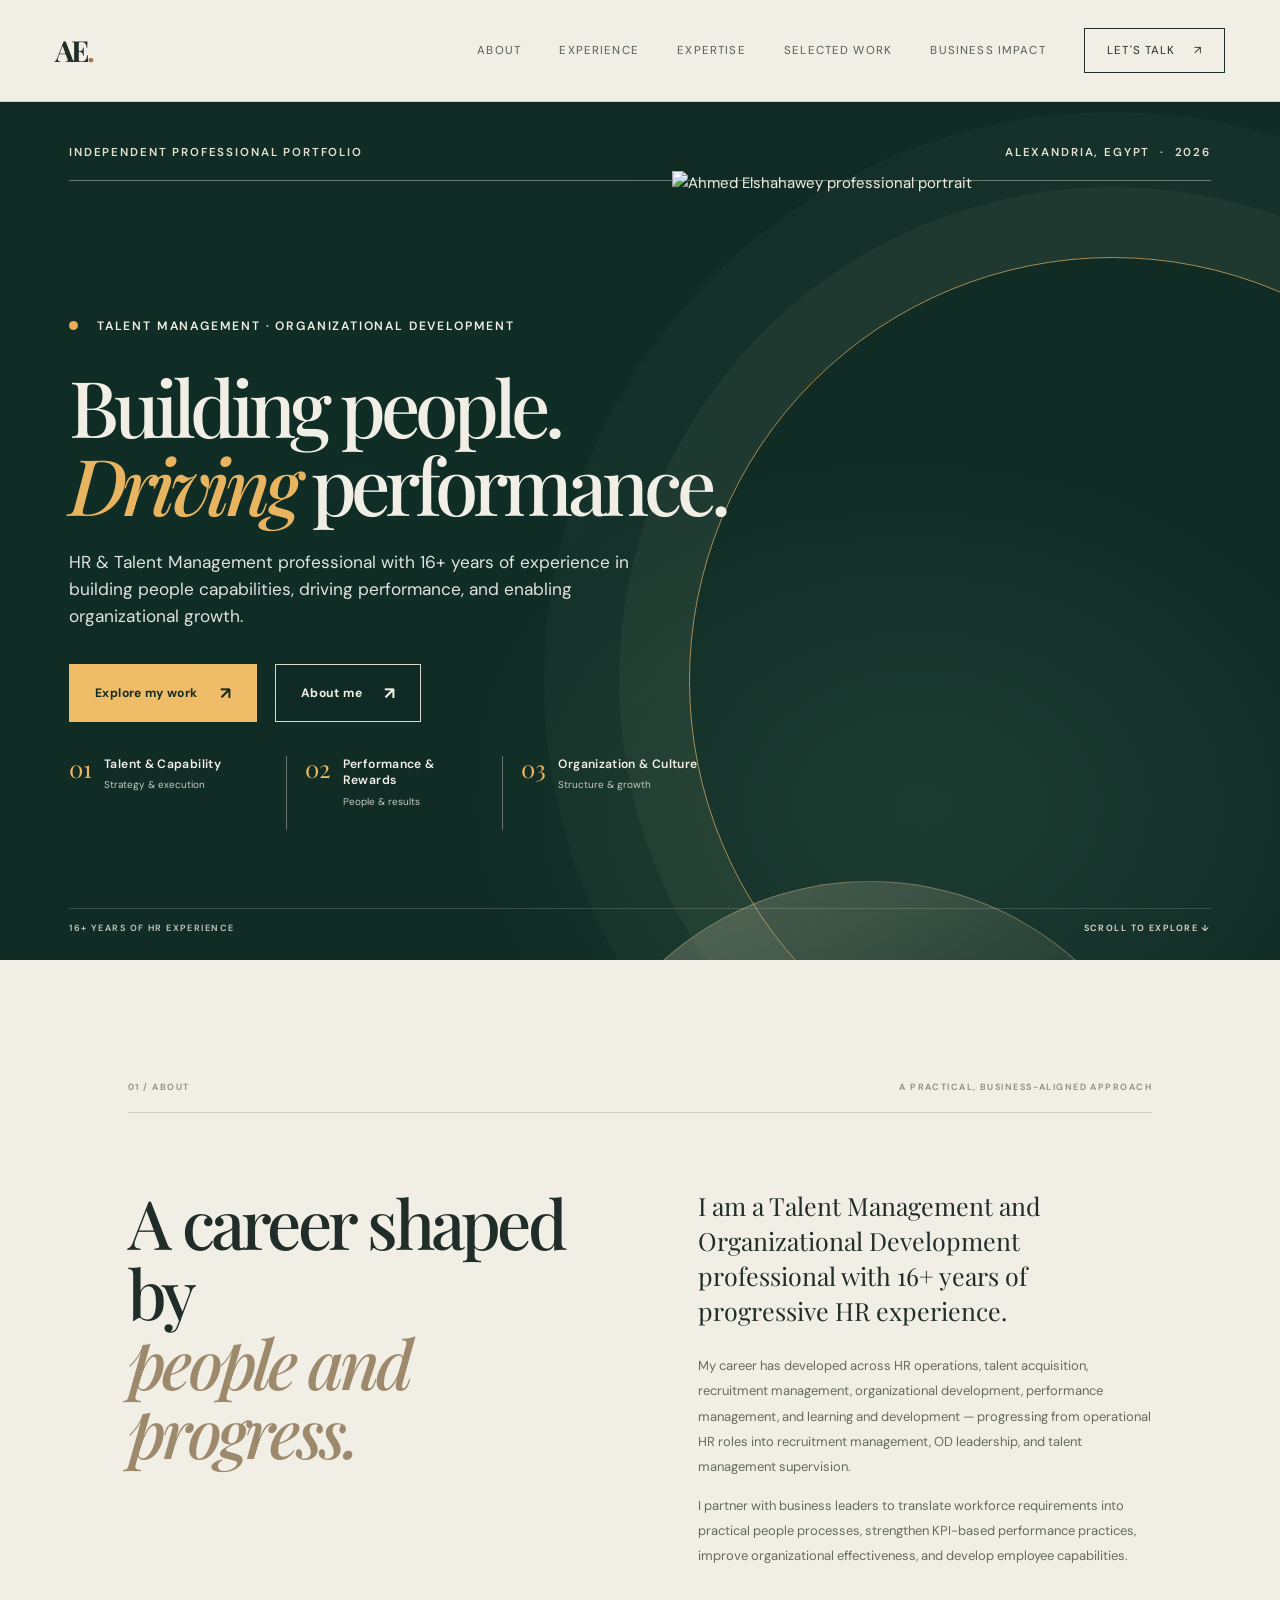
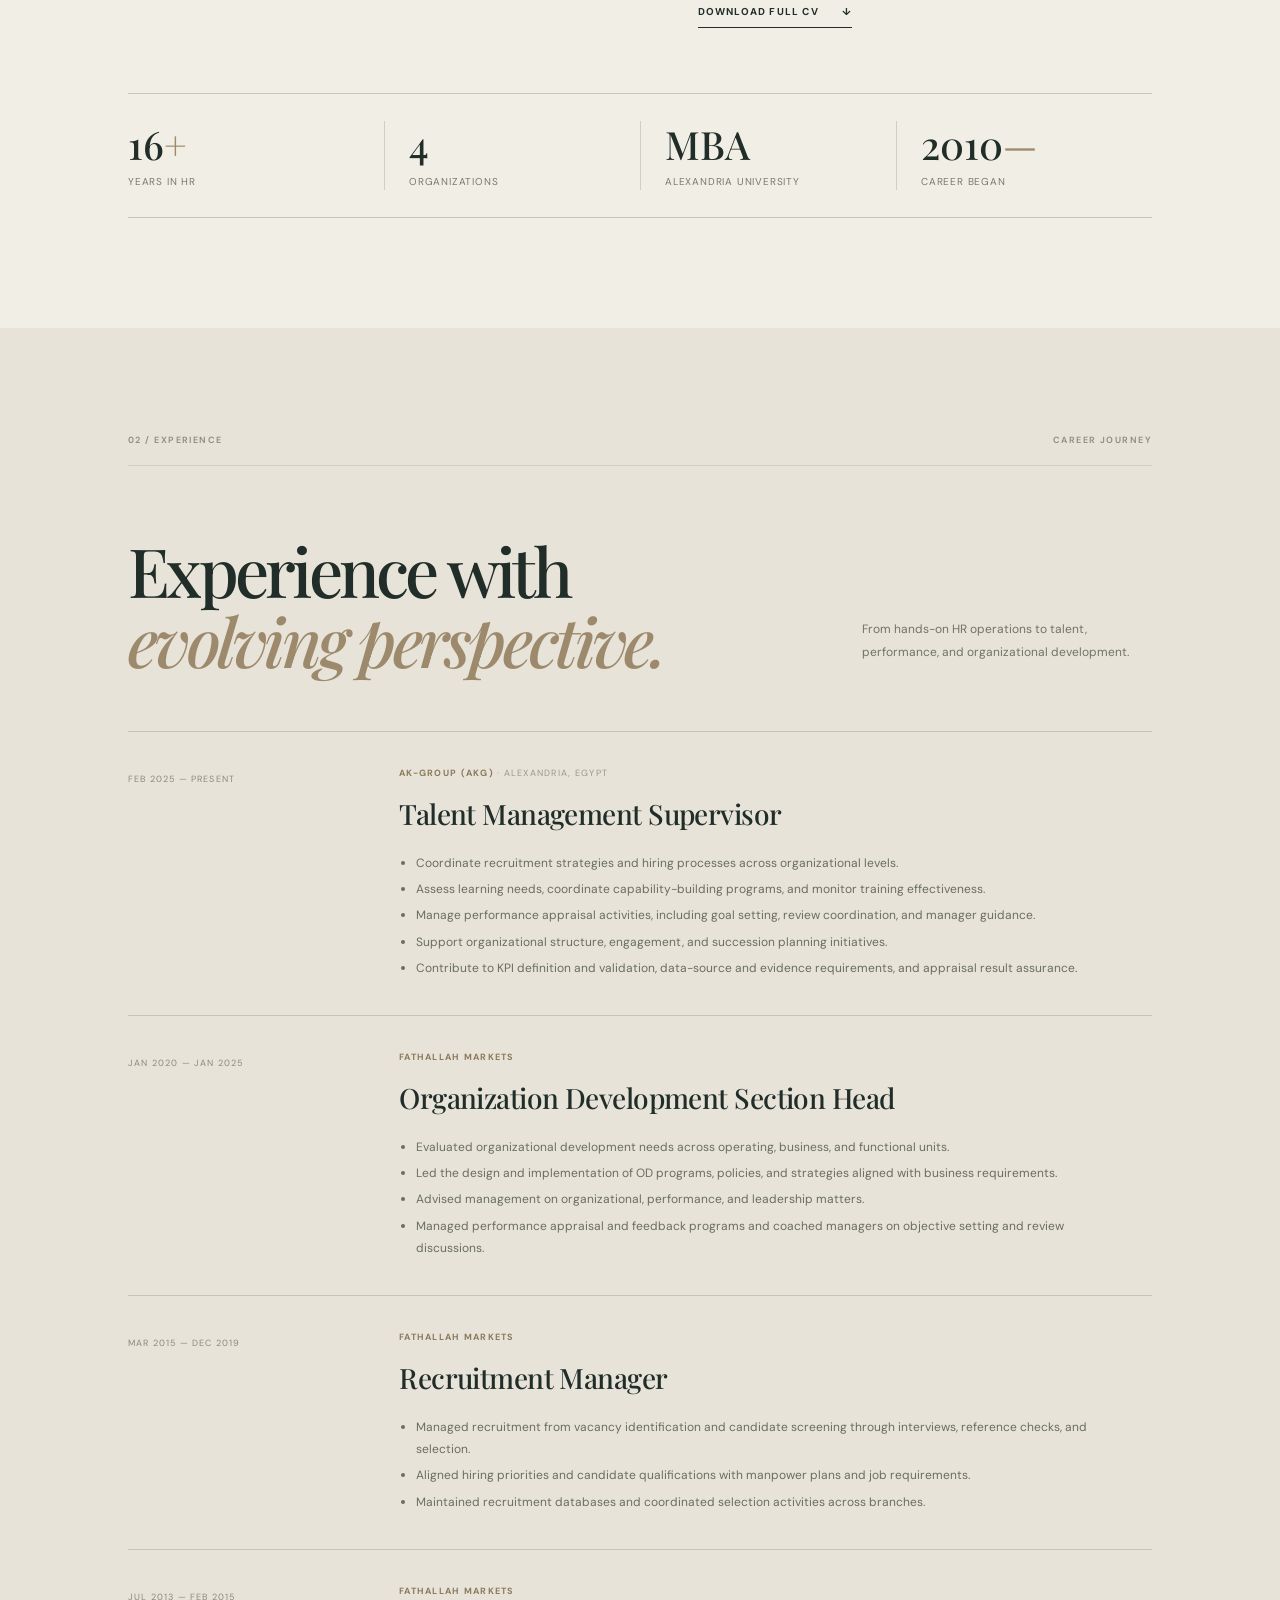
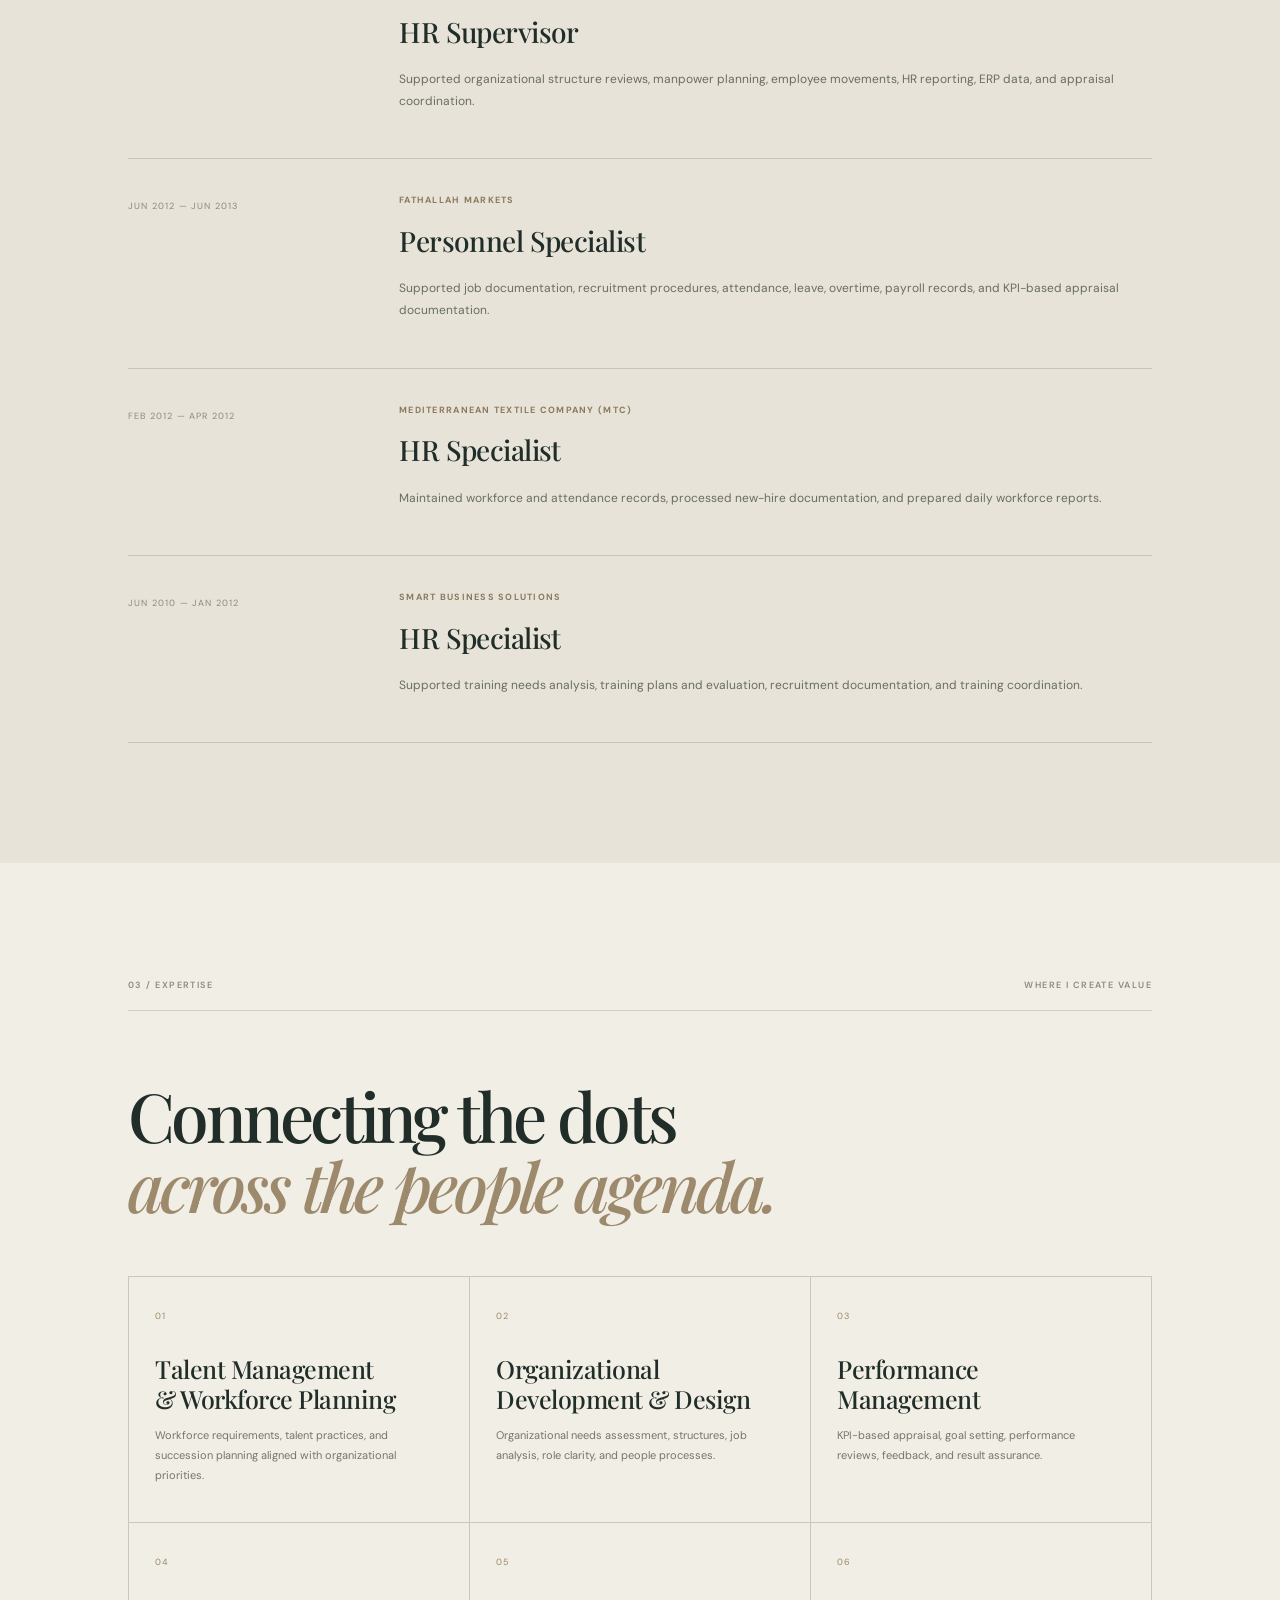
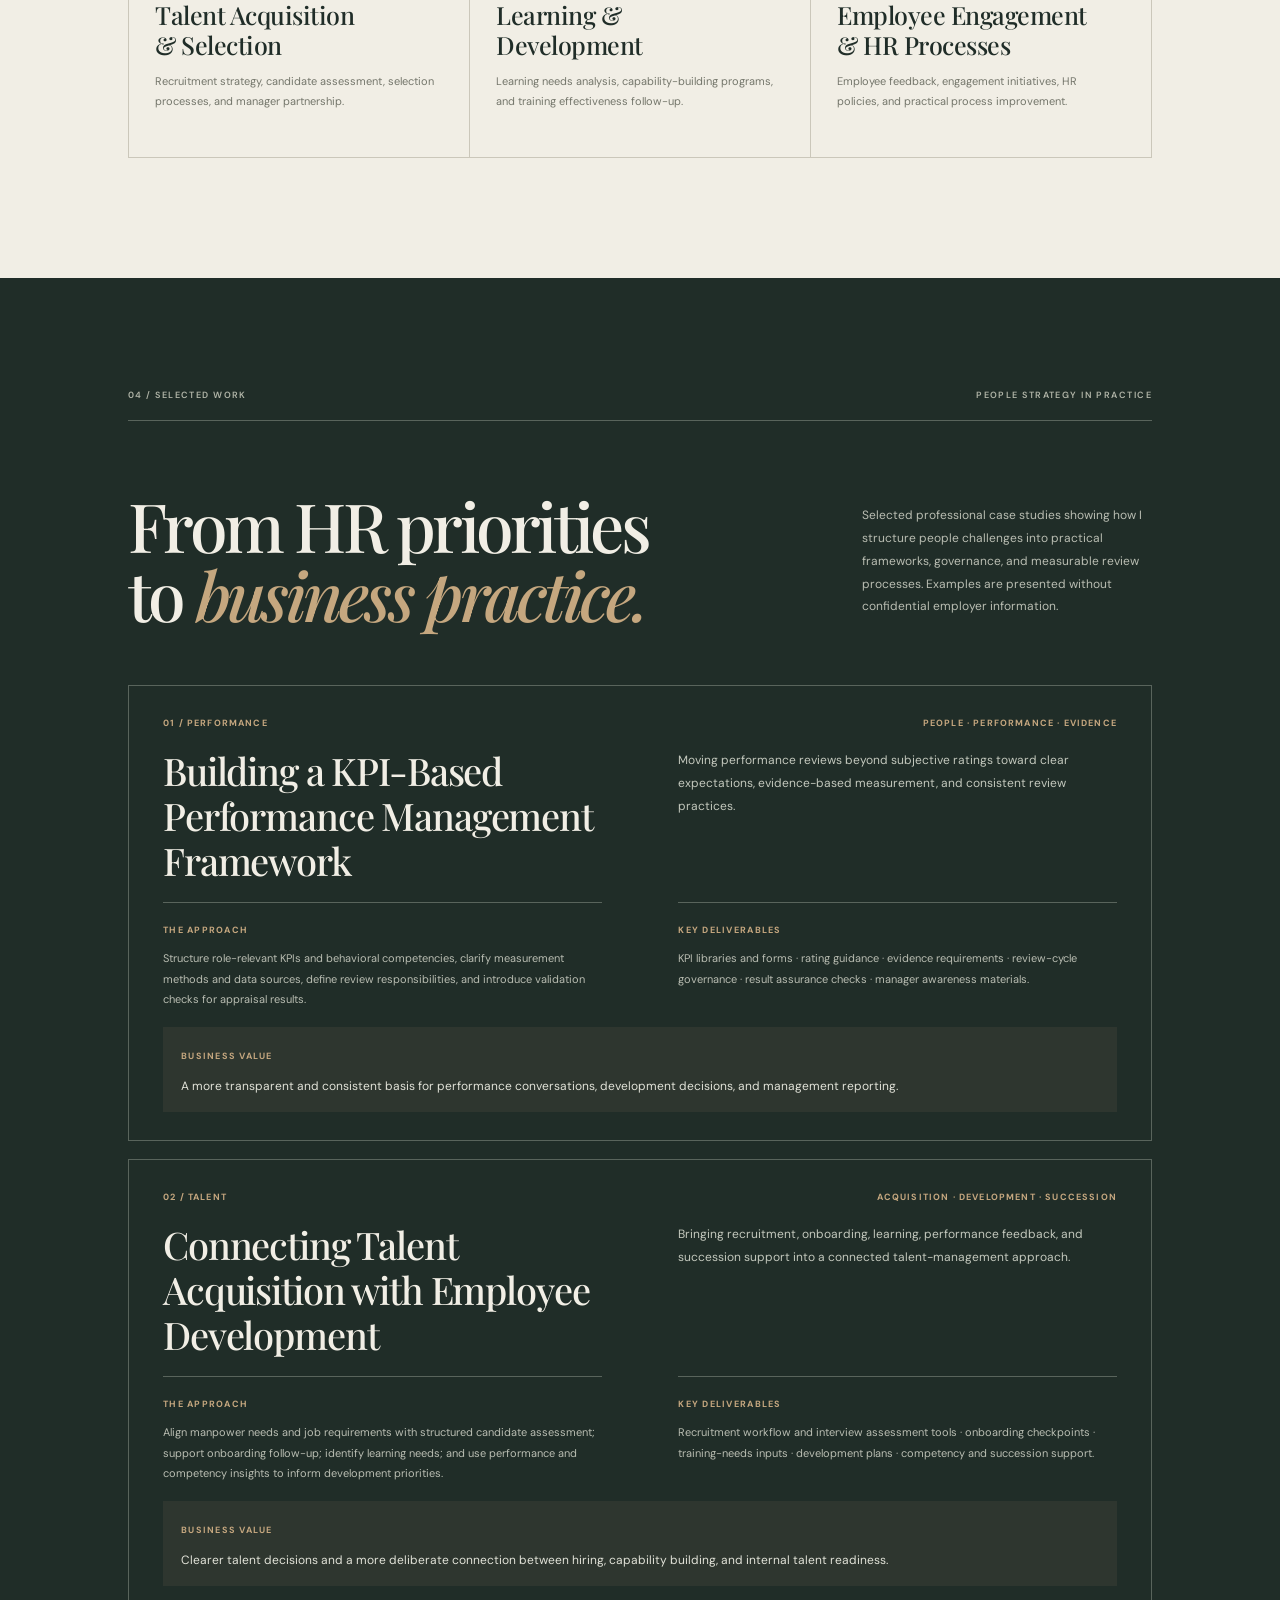
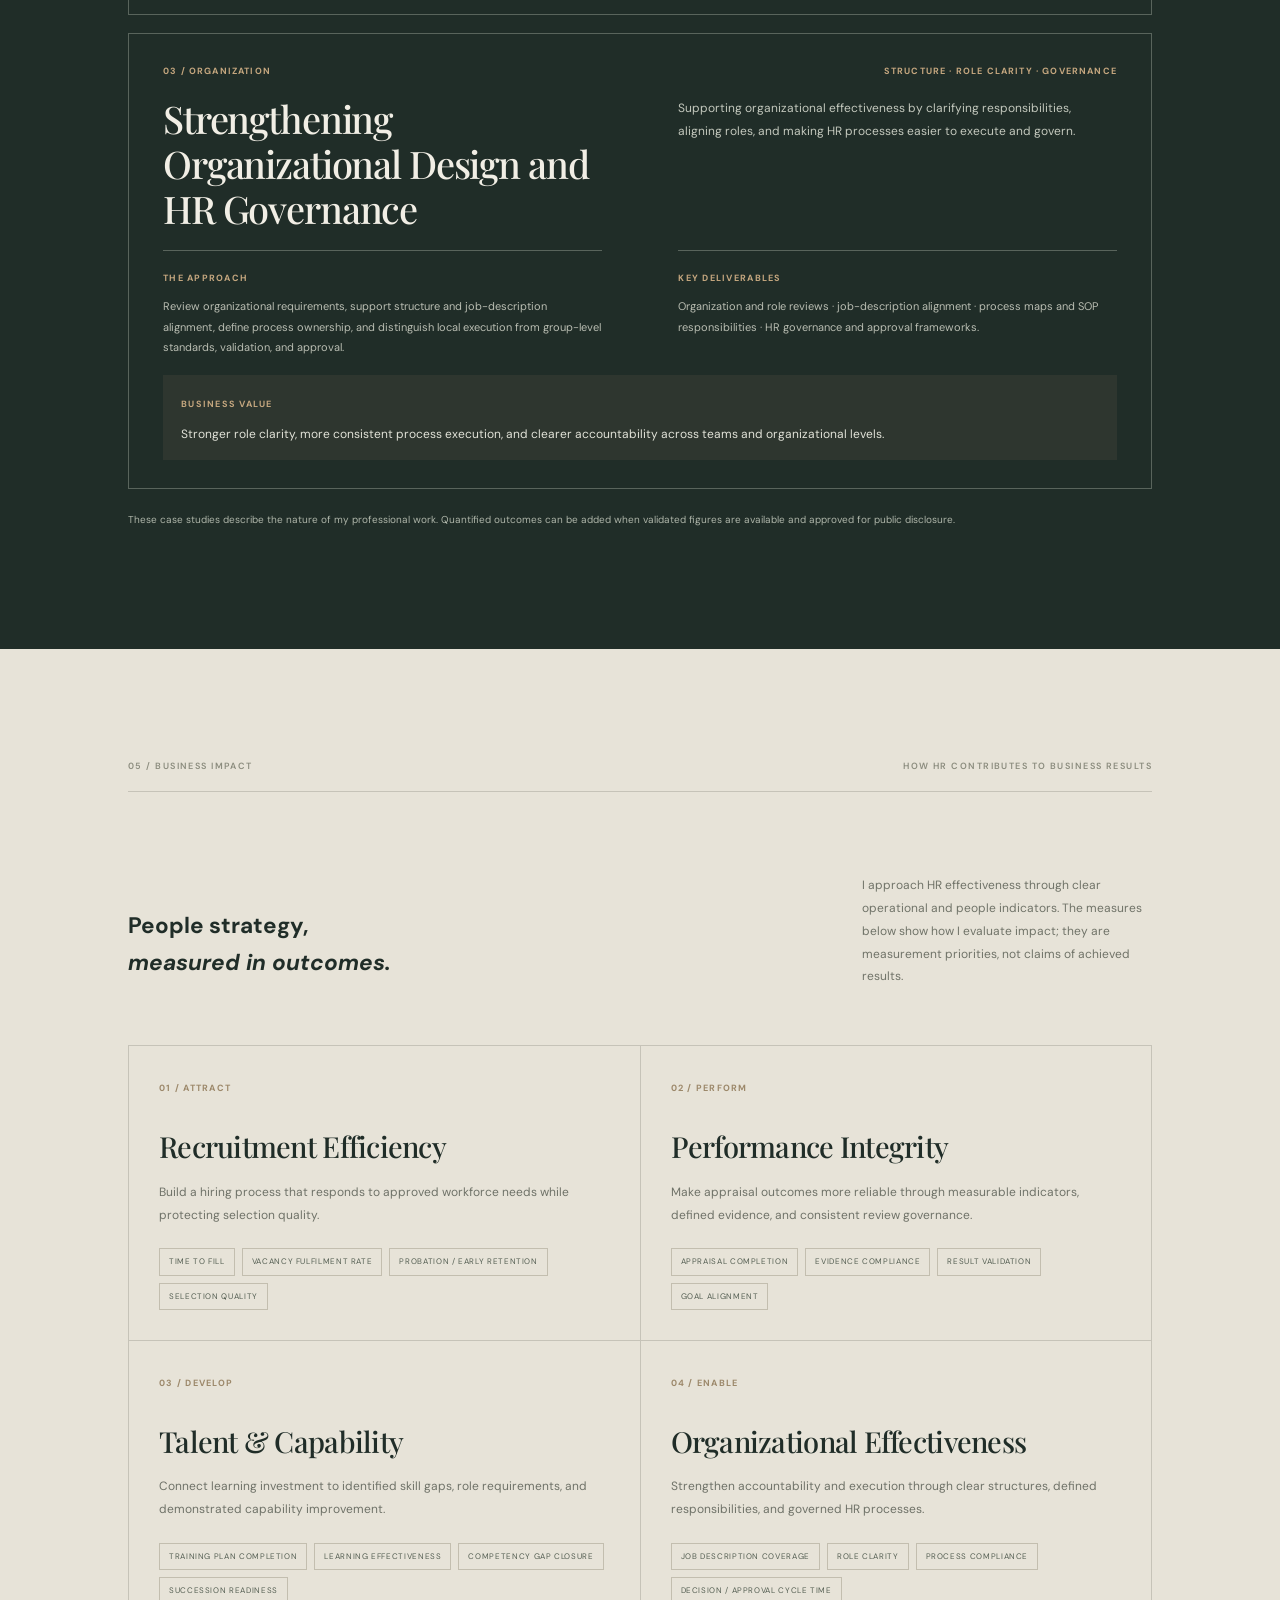
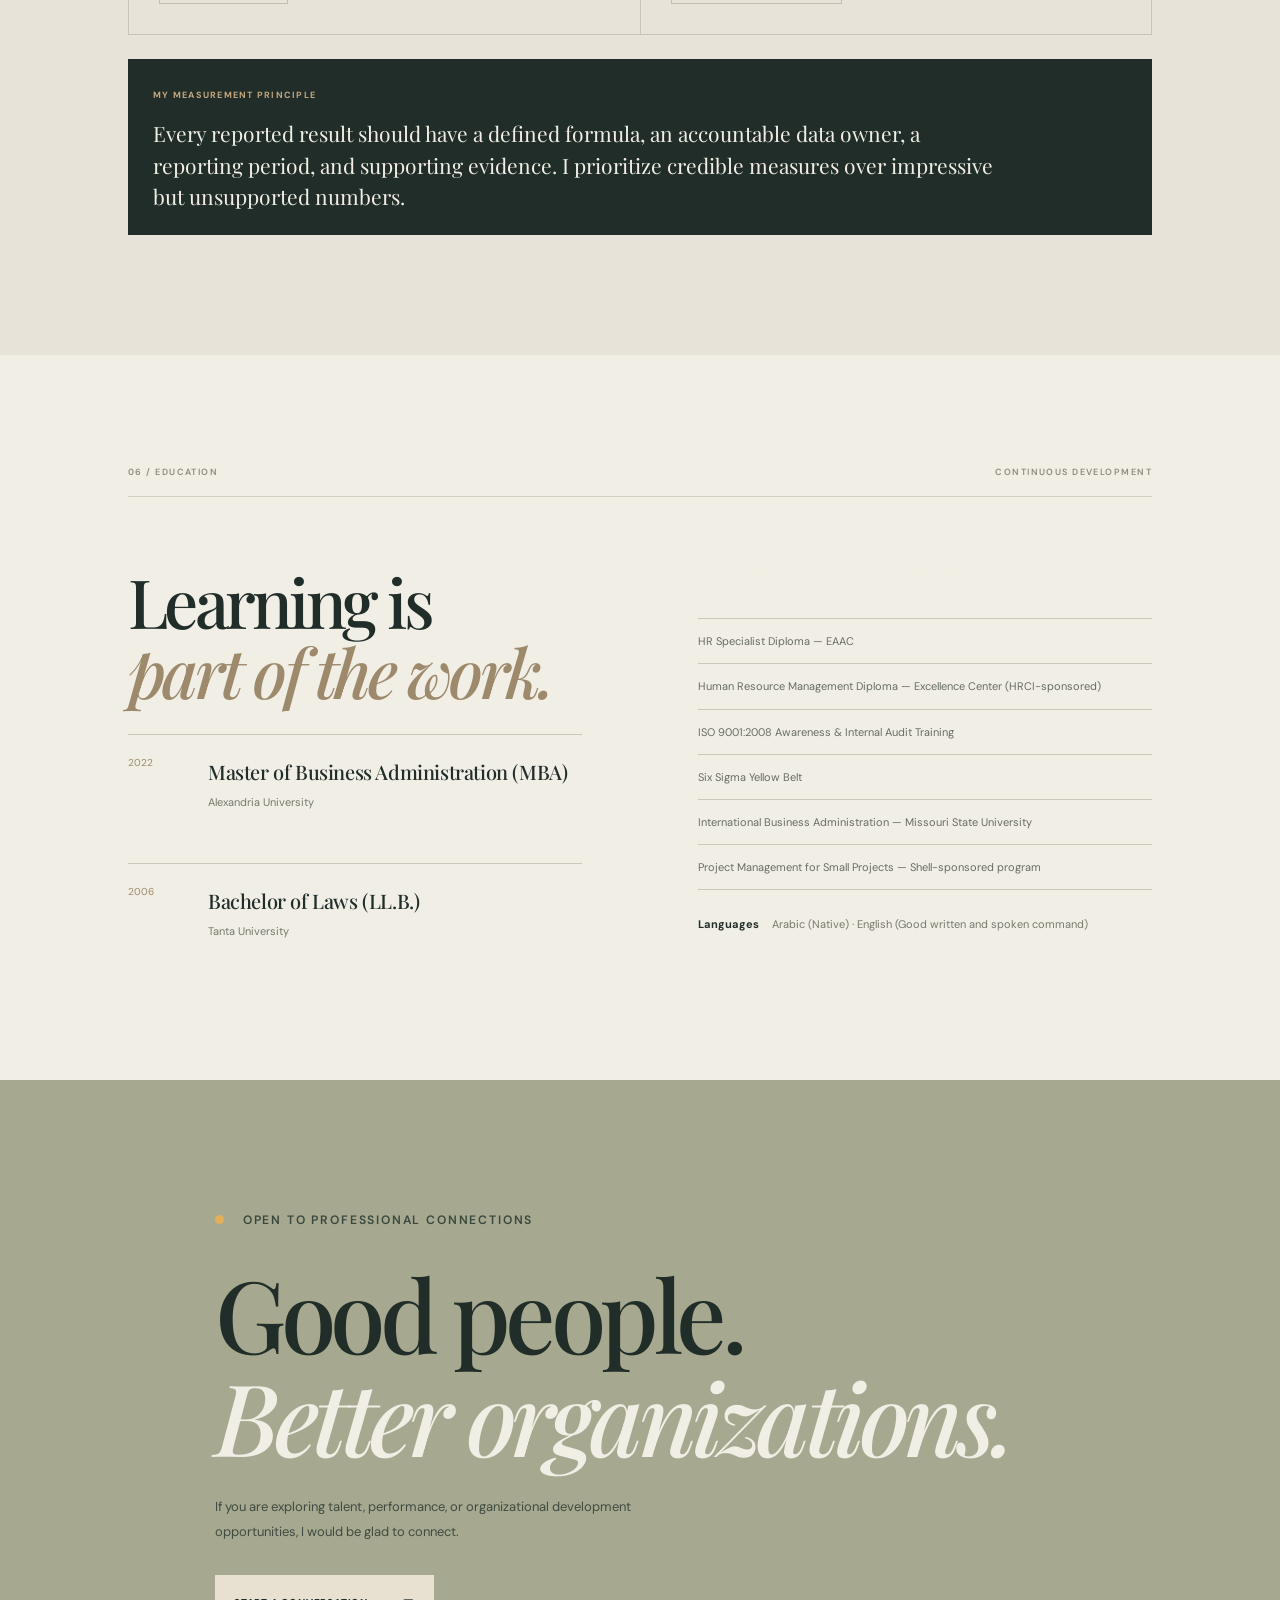
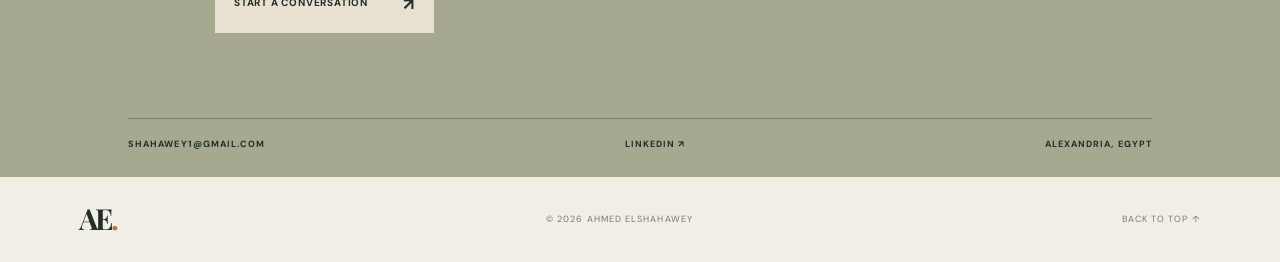
==== commit bda1ff19: "Replace hero portrait with supplied transparent PNG cutout" ====
--- a/index.html
+++ b/index.html
@@ -39,7 +39,7 @@
             <div><span class="proof-mark">03</span><div><strong>Organization &amp; Culture</strong><small>Structure &amp; growth</small></div></div>
           </div>
         </div>
-        <div class="hero-portrait reveal"><img src="[data-uri]" alt="Ahmed Elshahawey professional portrait" width="400" height="400" loading="eager" decoding="async"></div>
+        <div class="hero-portrait reveal"><img src="assets/ahmed-portrait.webp" alt="Ahmed Elshahawey professional portrait" width="400" height="400" loading="eager" decoding="async"></div>
       </div>
       <div class="hero-bottom reveal"><span>16+ YEARS OF HR EXPERIENCE</span><span class="scroll-note">SCROLL TO EXPLORE ↓</span></div>
     </section>
--- a/styles.css
+++ b/styles.css
@@ -256,3 +256,34 @@
   .hero-actions .button{font-size:9px;padding:0 12px}
   .hero-proof{grid-template-columns:1fr}
 }
+
+
+/* Final hero alignment and transparent portrait fix */
+@media (min-width:901px){
+  .hero{height:calc(75vw - min(8vw,116px));min-height:760px;max-height:none;overflow:hidden}
+  .hero-grid{display:block;position:static;flex:1;padding:clamp(90px,10.5vw,150px) 0 20px}
+  .hero-copy{width:67%;max-width:850px;position:relative;z-index:3}
+  .hero h1{font-size:clamp(48px,6.1vw,86px);line-height:1.01;max-width:100%}
+  .hero-intro{max-width:610px}
+  .hero-portrait{
+    position:absolute;z-index:2;right:4.5%;top:7.5%;bottom:0;
+    width:43%;height:92%;max-width:600px;max-height:none;
+    overflow:visible;background:transparent;pointer-events:none;
+  }
+  .hero-portrait img{
+    width:100%;height:100%;object-fit:contain;object-position:center bottom;
+    filter:drop-shadow(0 18px 25px rgba(0,0,0,.24));
+  }
+  .hero-proof{max-width:650px;margin-top:clamp(25px,2.7vw,40px)}
+}
+@media (min-width:901px) and (max-width:1150px){
+  .hero-copy{width:70%}
+  .hero h1{font-size:clamp(43px,5.4vw,62px)}
+  .hero-portrait{right:1.5%;width:41%}
+  .hero-proof{max-width:580px}
+}
+@media (max-width:900px){
+  .hero-grid{display:flex;position:relative;padding:42px 0 25px}
+  .hero-portrait{position:relative;inset:auto;width:min(100%,460px);height:min(120vw,590px);max-width:460px}
+  .hero-portrait img{object-fit:contain;object-position:center bottom}
+}
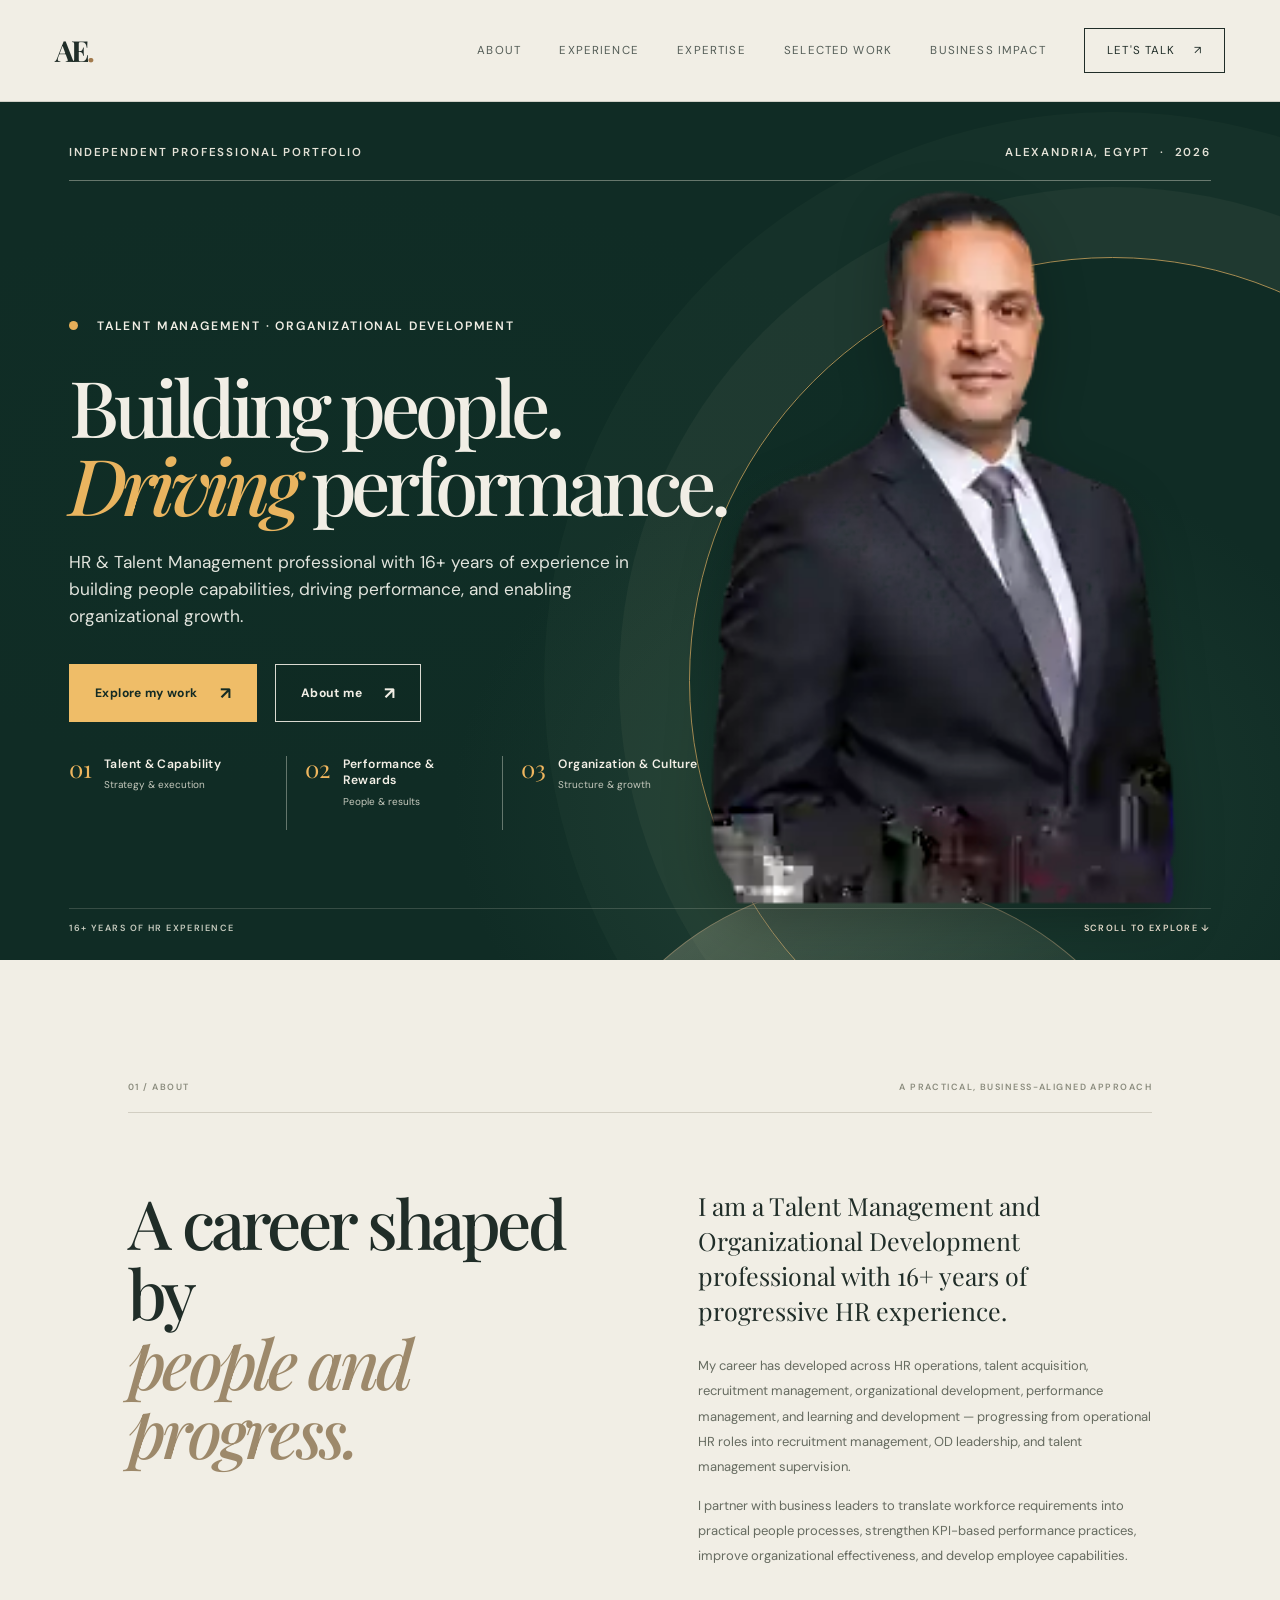
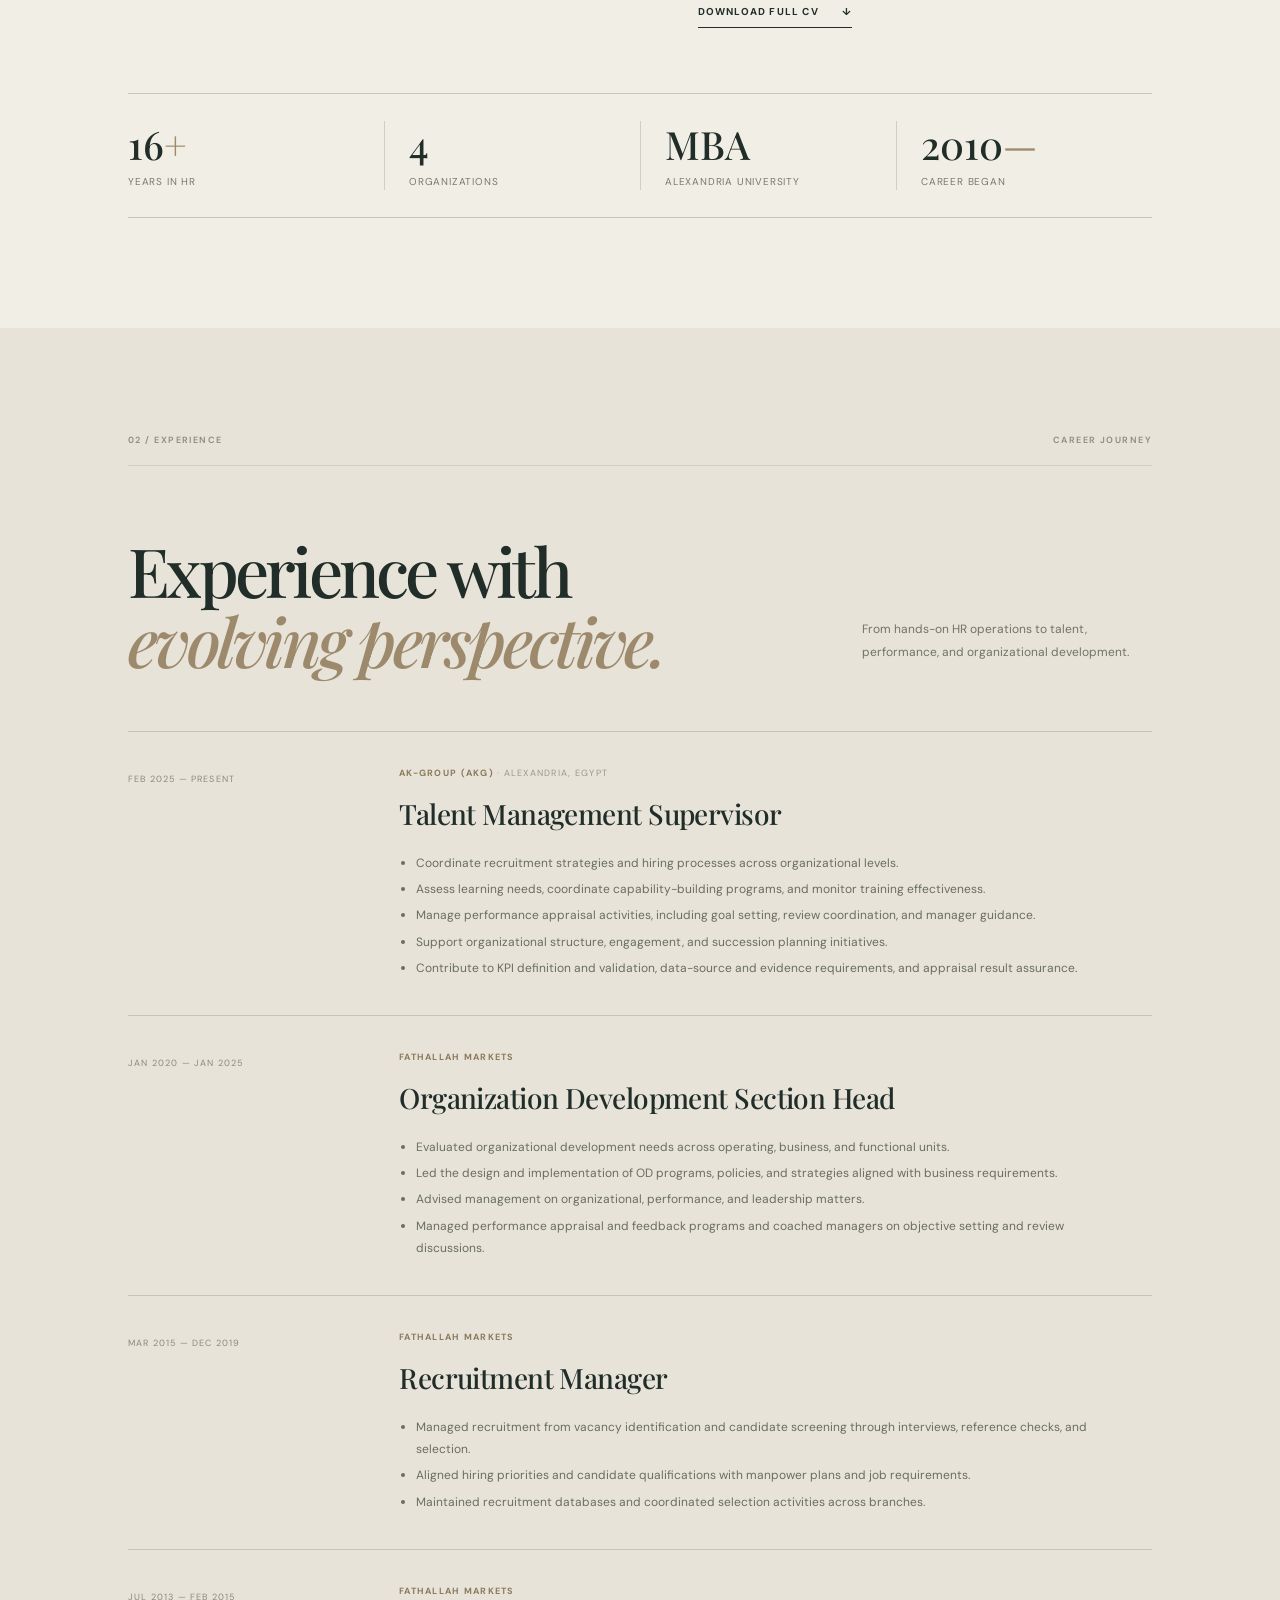
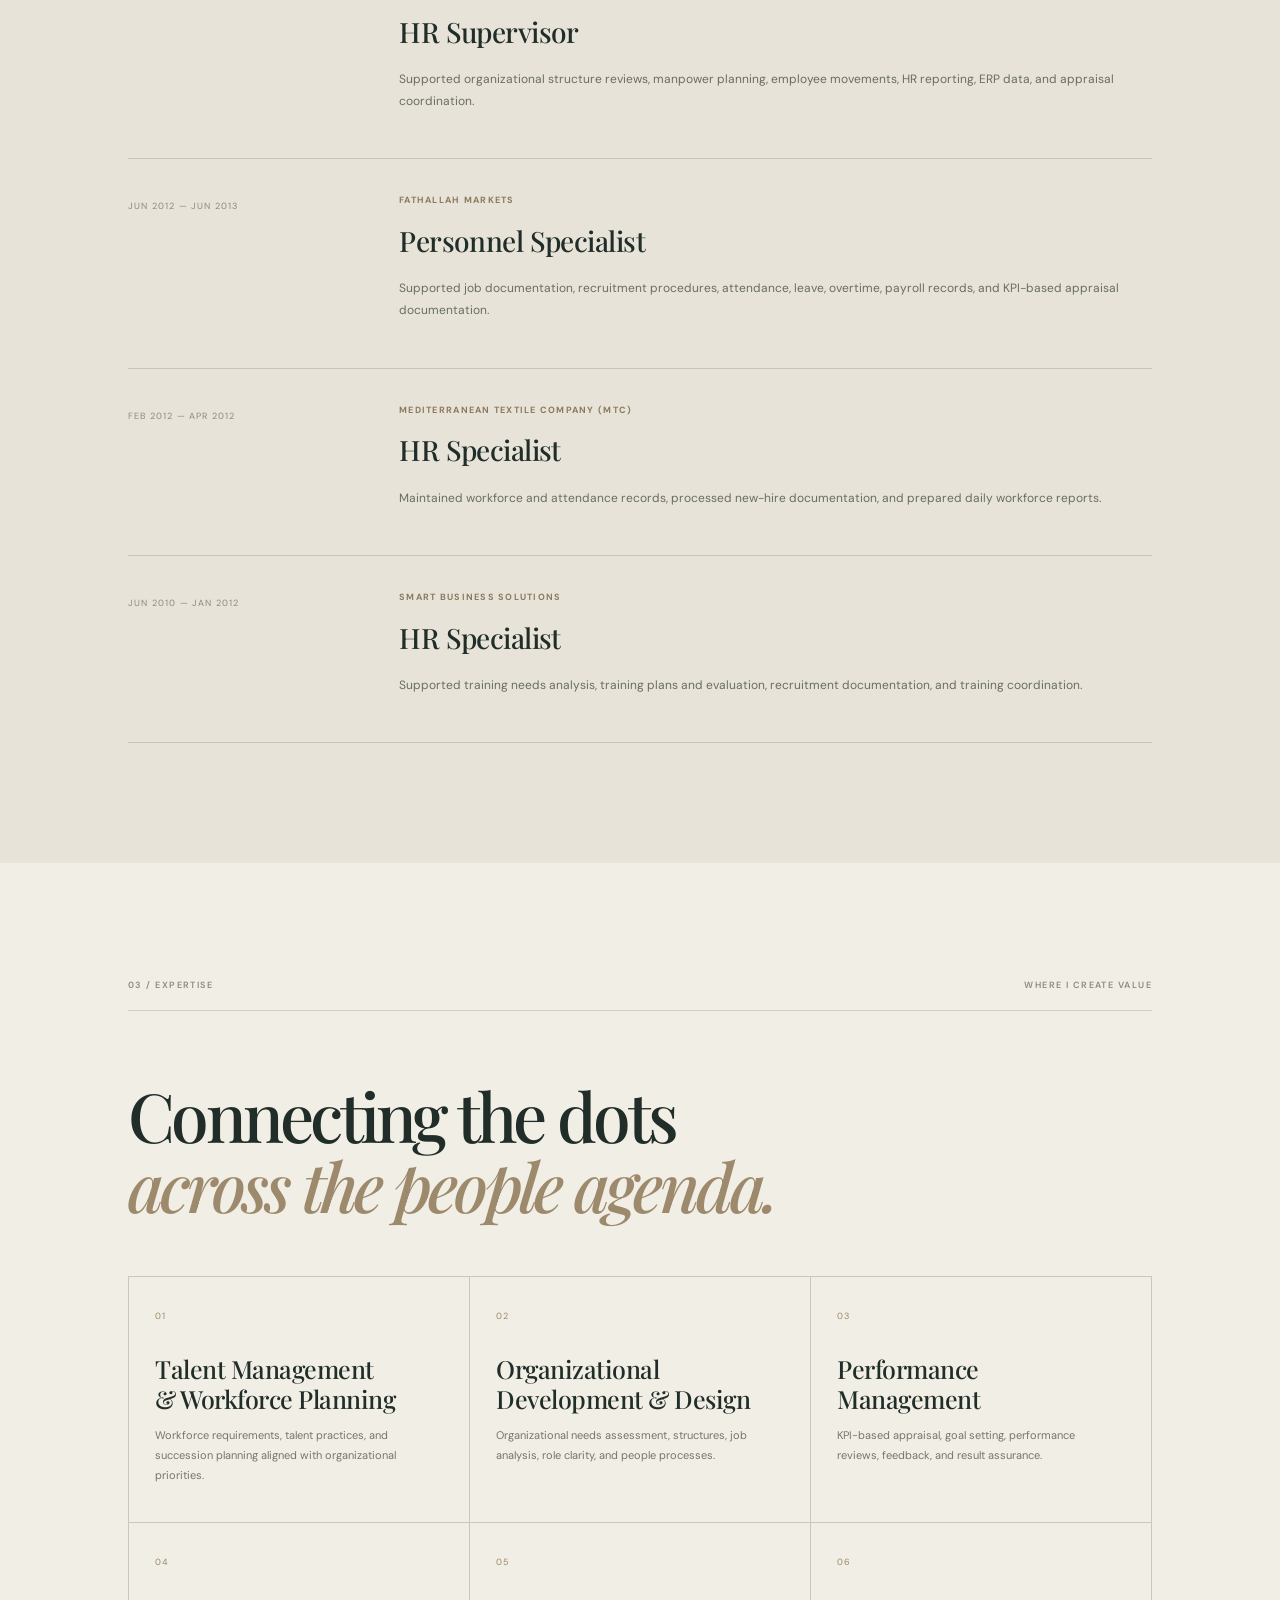
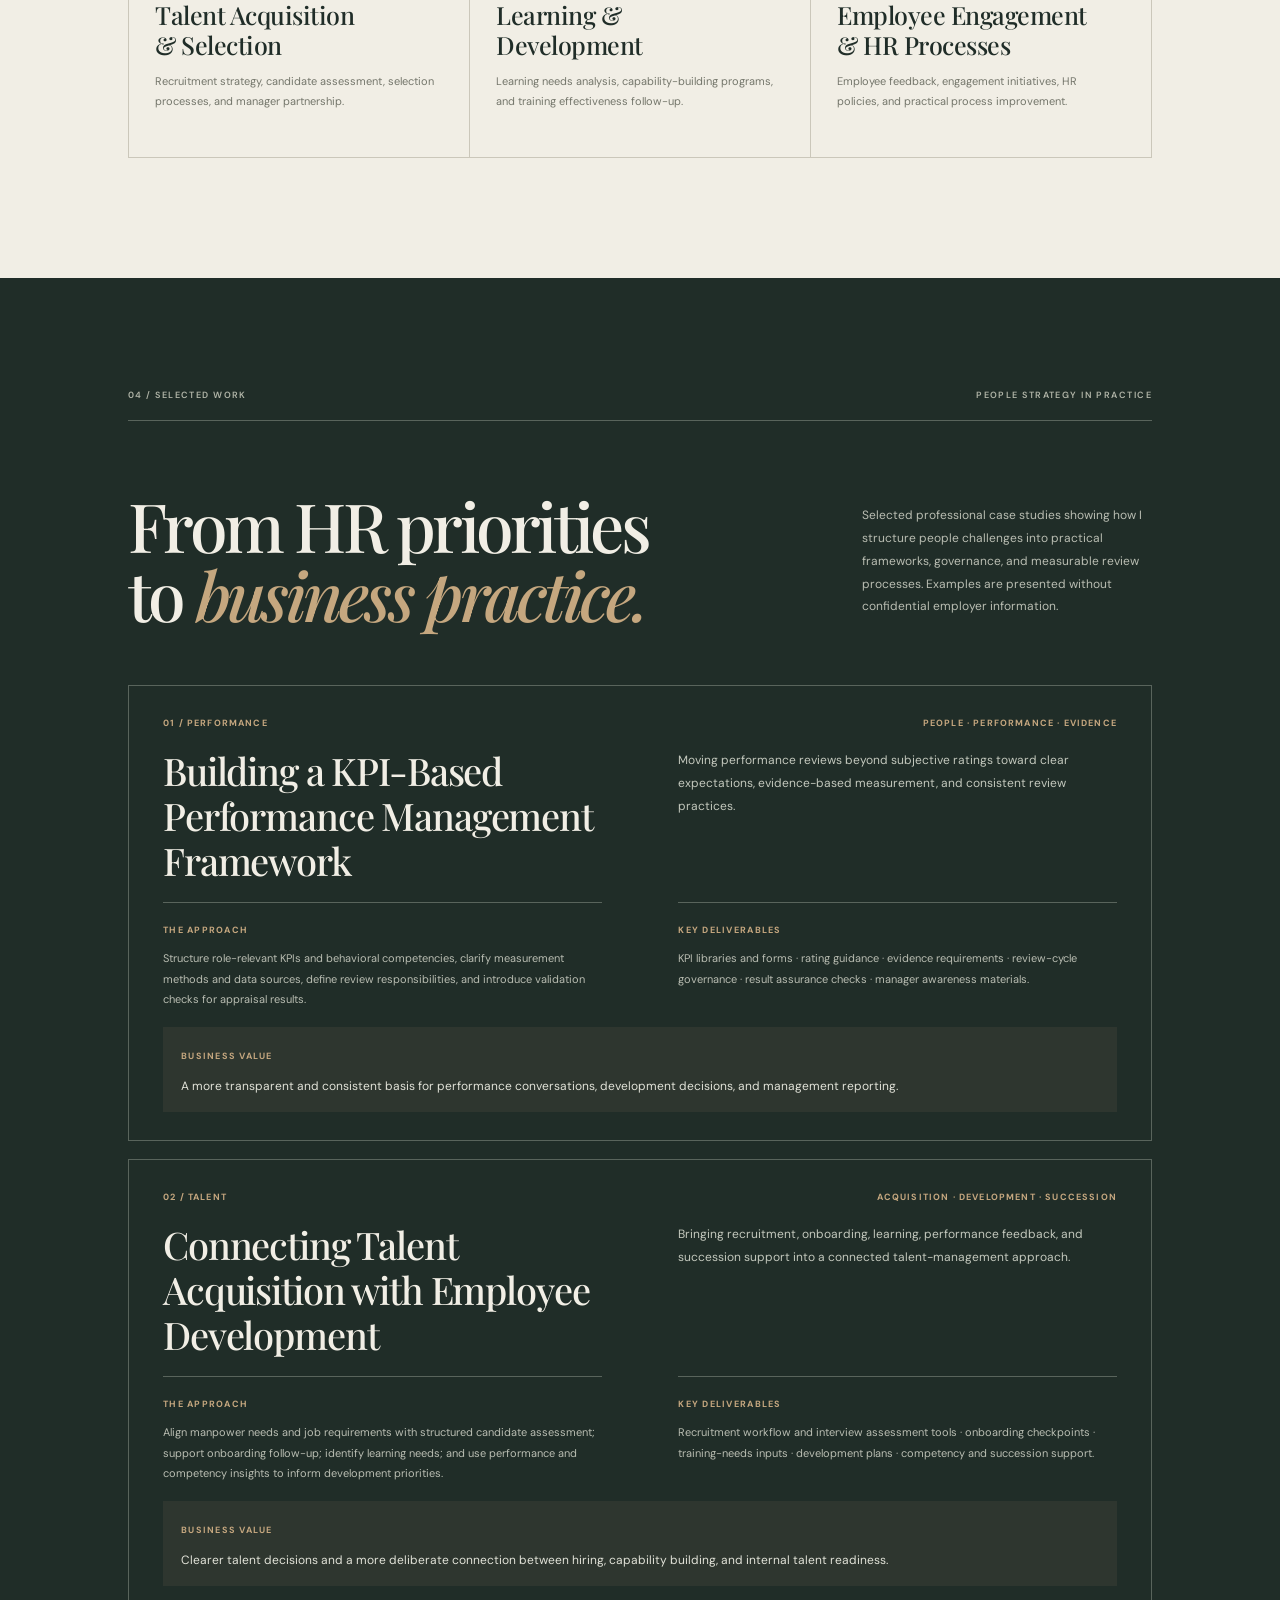
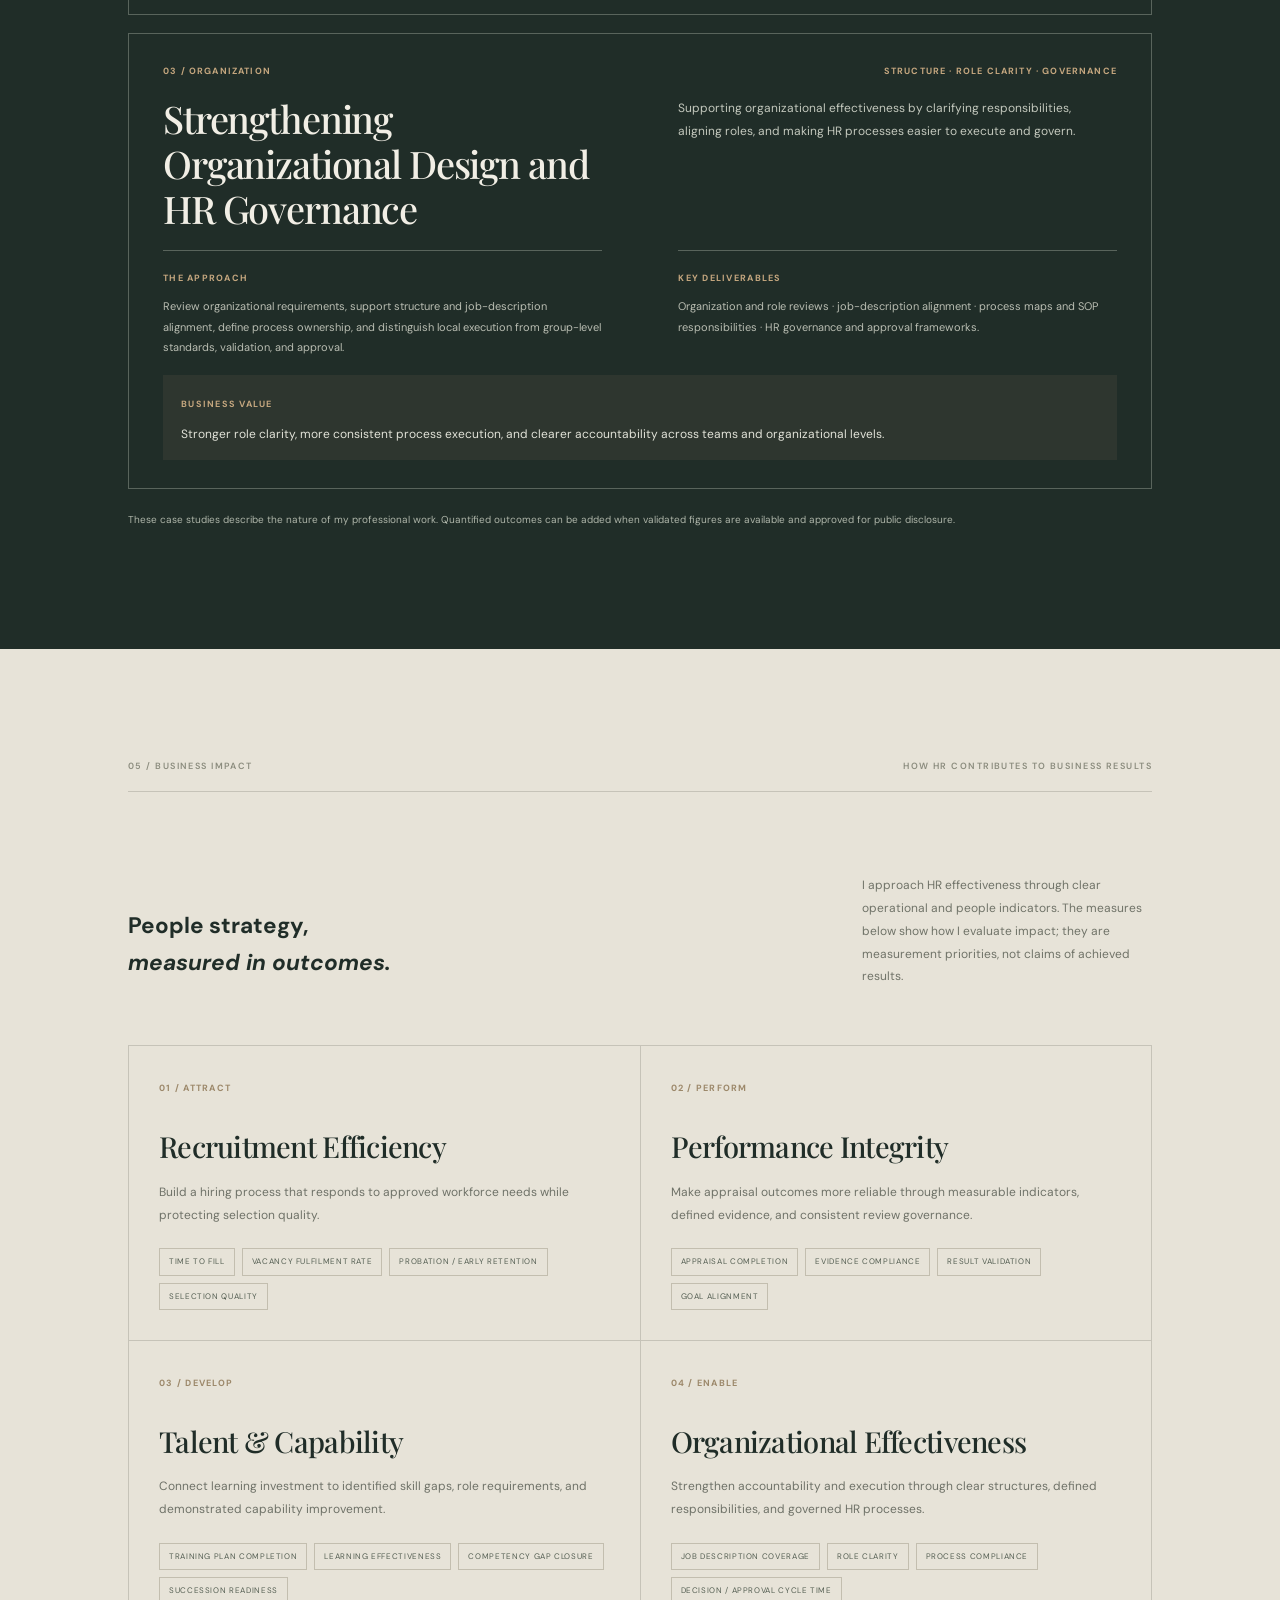
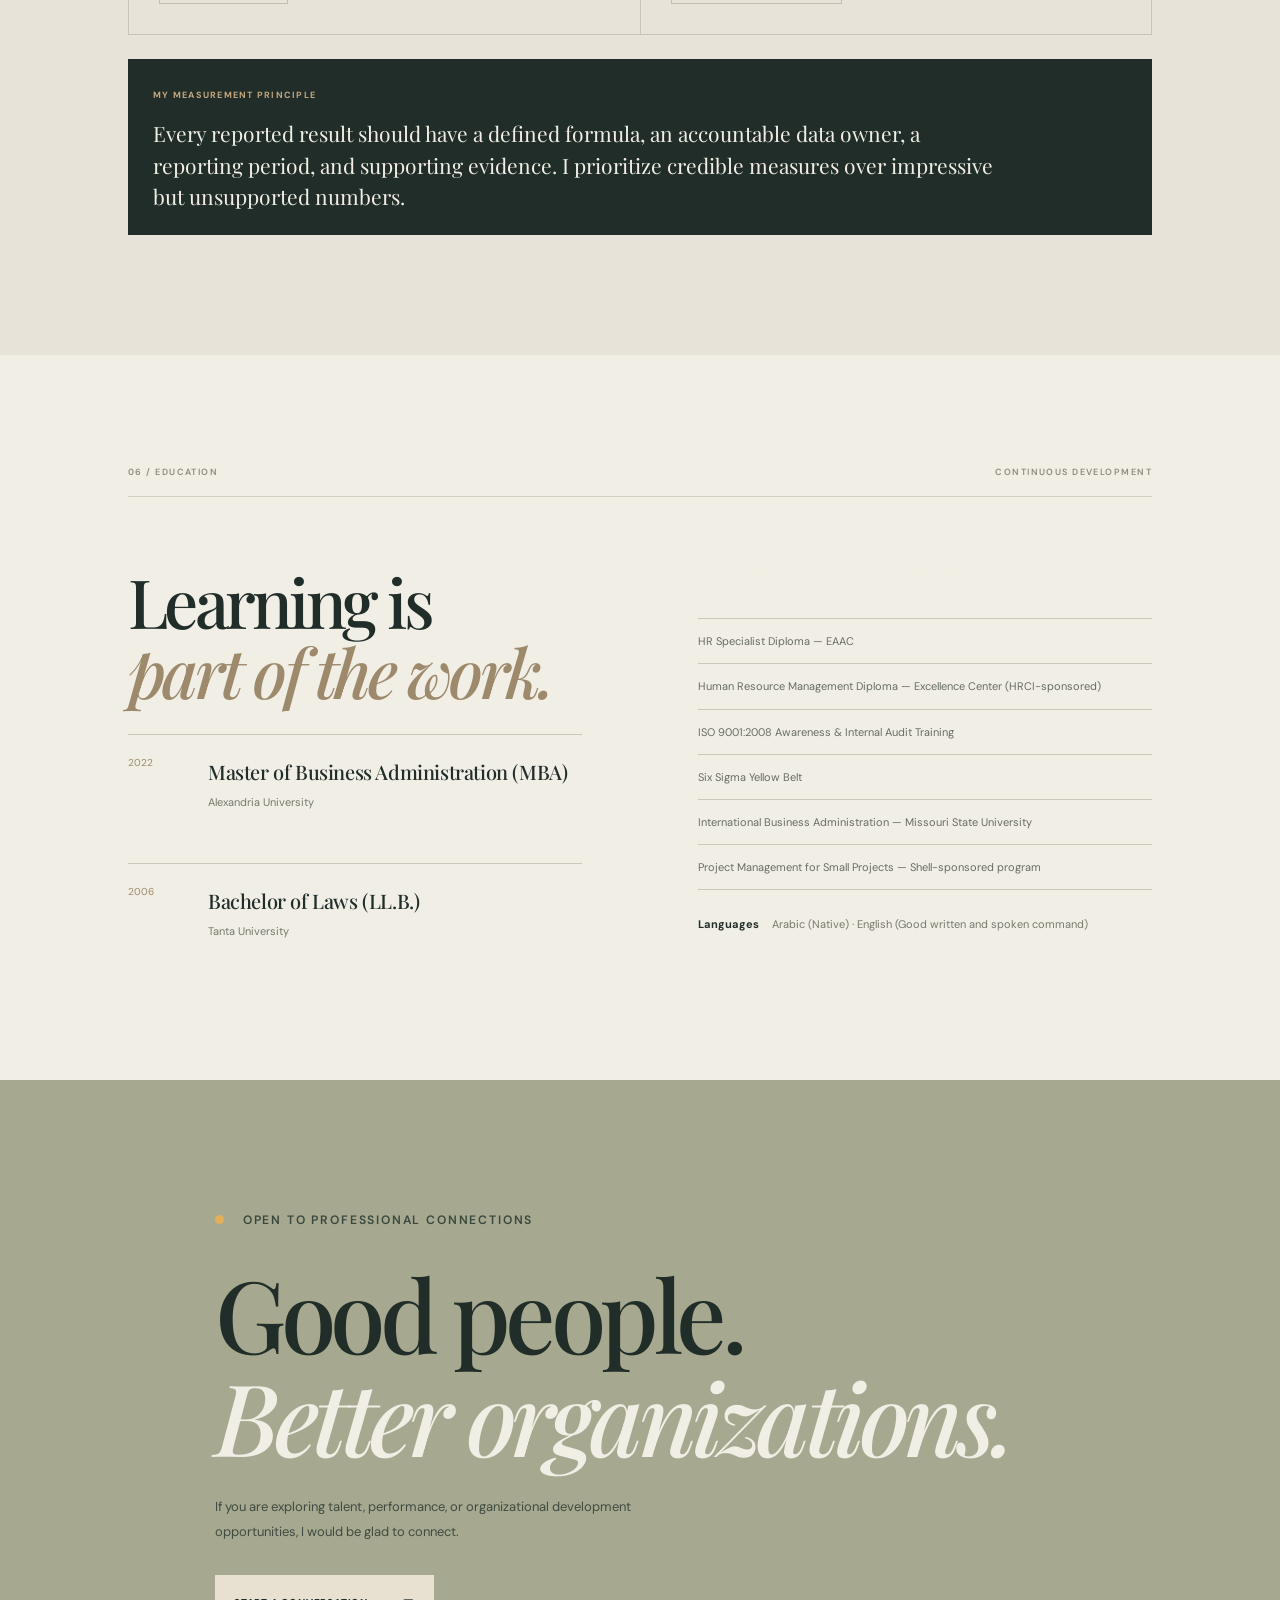
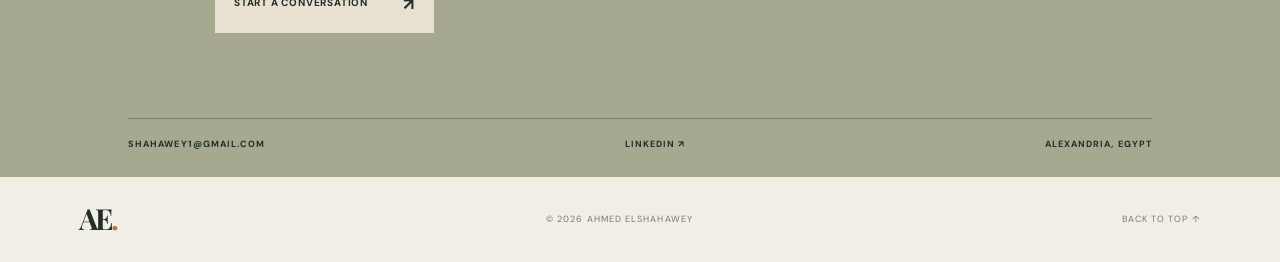
==== commit 187923e5: "Use the approved portrait markup without reveal hiding" ====
--- a/index.html
+++ b/index.html
@@ -39,7 +39,7 @@
             <div><span class="proof-mark">03</span><div><strong>Organization &amp; Culture</strong><small>Structure &amp; growth</small></div></div>
           </div>
         </div>
-        <div class="hero-portrait reveal"><img src="assets/ahmed-portrait.webp" alt="Ahmed Elshahawey professional portrait" width="400" height="400" loading="eager" decoding="async"></div>
+        <div class="hero-portrait"><img src="assets/ahmed-portrait.webp" alt="Ahmed Elshahawey professional portrait" width="760" height="977" loading="eager" decoding="async"></div>
       </div>
       <div class="hero-bottom reveal"><span>16+ YEARS OF HR EXPERIENCE</span><span class="scroll-note">SCROLL TO EXPLORE ↓</span></div>
     </section>
--- a/styles.css
+++ b/styles.css
@@ -35,9 +35,9 @@
 .impact-principle p{font-family:"Playfair Display",serif;font-size:21px;line-height:1.5;max-width:850px;margin:12px 0 0}
 @media(max-width:800px){.impact{padding-top:80px;padding-bottom:85px}.impact-grid{grid-template-columns:1fr}.impact-card{min-height:0;padding:24px 20px}.impact-principle{padding:20px}.impact-principle p{font-size:18px}.nav{max-height:calc(100vh - 70px);overflow:auto}}
 
-.hero-portrait{height:420px;max-width:468px;justify-self:end;width:100%;overflow:hidden;background:#d7c9b2;position:relative}
-.hero-portrait img{display:block;width:100%;height:100%;object-fit:cover;object-position:center 28%;filter:saturate(.88)}
-.hero-portrait:after{content:"";position:absolute;inset:0;border:1px solid rgba(32,45,40,.18);pointer-events:none}
+.hero-portrait{height:420px;max-width:468px;justify-self:end;width:100%;overflow:visible;background:transparent;position:relative}
+.hero-portrait img{display:block;width:100%;height:100%;object-fit:contain;object-position:center bottom;filter:drop-shadow(0 16px 24px rgba(0,0,0,.2))}
+.hero-portrait:after{display:none}
 @media(max-width:800px){.hero-portrait{height:360px;max-width:520px;justify-self:start}}
 @media(max-width:480px){.hero-portrait{height:310px}}
 
@@ -287,3 +287,44 @@
   .hero-portrait{position:relative;inset:auto;width:min(100%,460px);height:min(120vw,590px);max-width:460px}
   .hero-portrait img{object-fit:contain;object-position:center bottom}
 }
+
+
+/* Definitive hero portrait rendering fix */
+@media (min-width: 901px) {
+  .hero { position: relative; }
+  .hero-grid { display: block; position: static; }
+  .hero-copy { position: relative; z-index: 3; width: 63%; }
+  .hero-portrait.reveal {
+    display: block !important;
+    position: absolute !important;
+    right: 3.5%;
+    top: 5%;
+    bottom: 0;
+    width: 40%;
+    height: auto;
+    max-width: 560px;
+    max-height: none;
+    z-index: 4;
+    opacity: 1 !important;
+    visibility: visible !important;
+    transform: none !important;
+    overflow: visible;
+    pointer-events: none;
+  }
+  .hero-portrait img {
+    display: block;
+    width: 100%;
+    height: 100%;
+    object-fit: contain;
+    object-position: center bottom;
+  }
+}
+@media (max-width: 900px) {
+  .hero-portrait.reveal {
+    display: block !important;
+    opacity: 1 !important;
+    visibility: visible !important;
+    transform: none !important;
+  }
+  .hero-portrait img { object-fit: contain; object-position: center bottom; }
+}
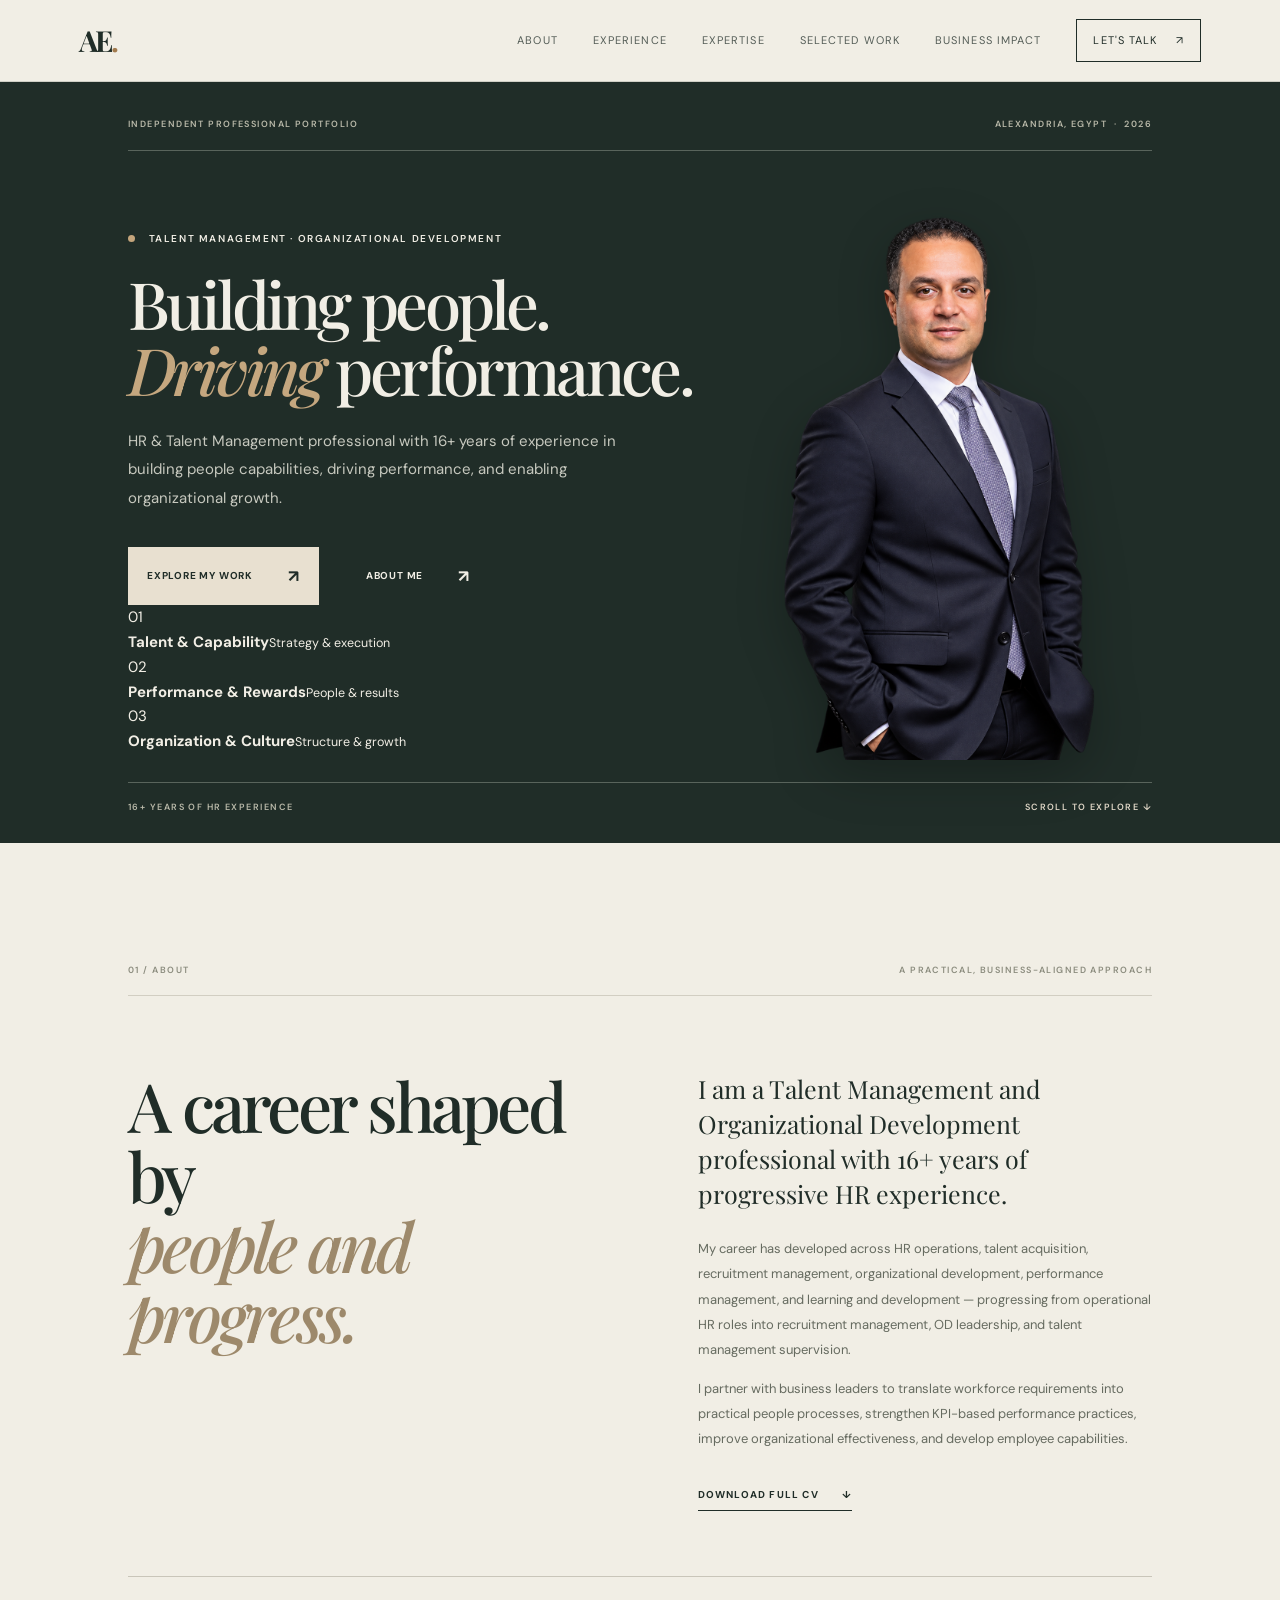
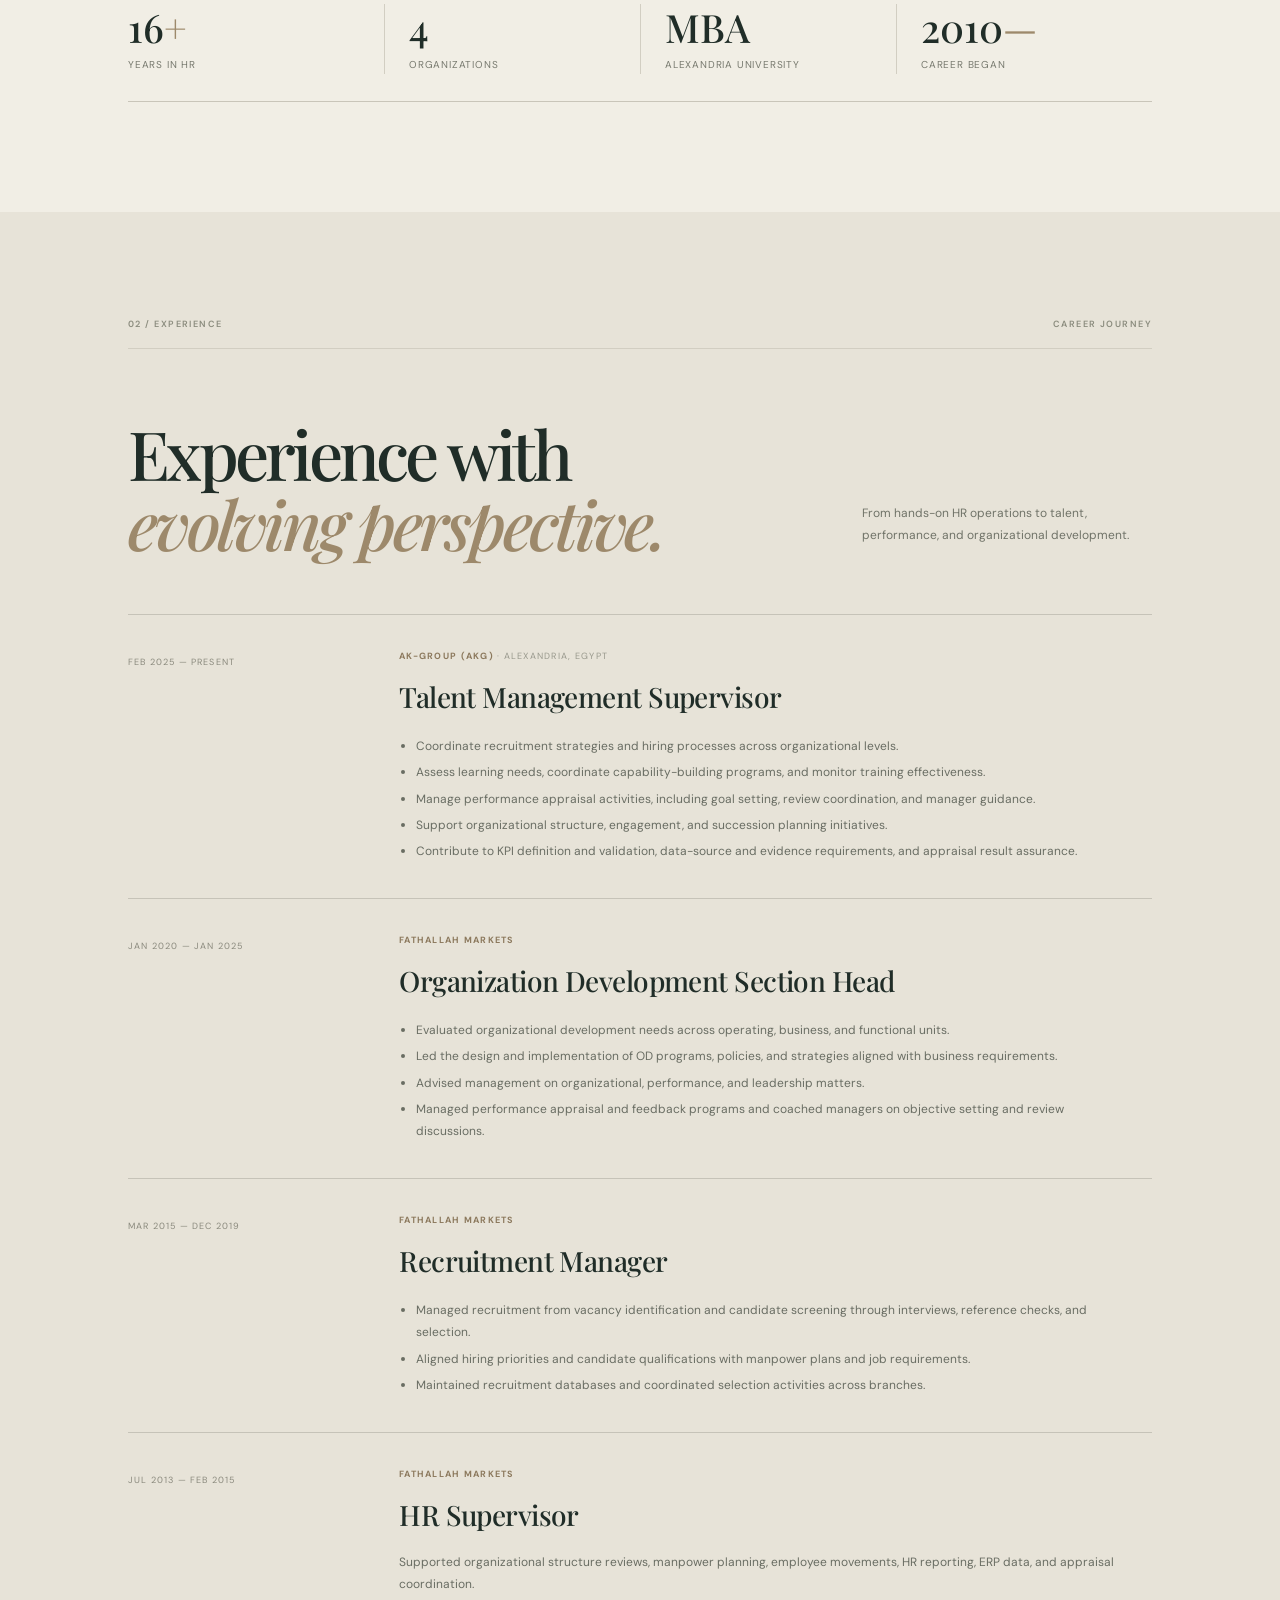
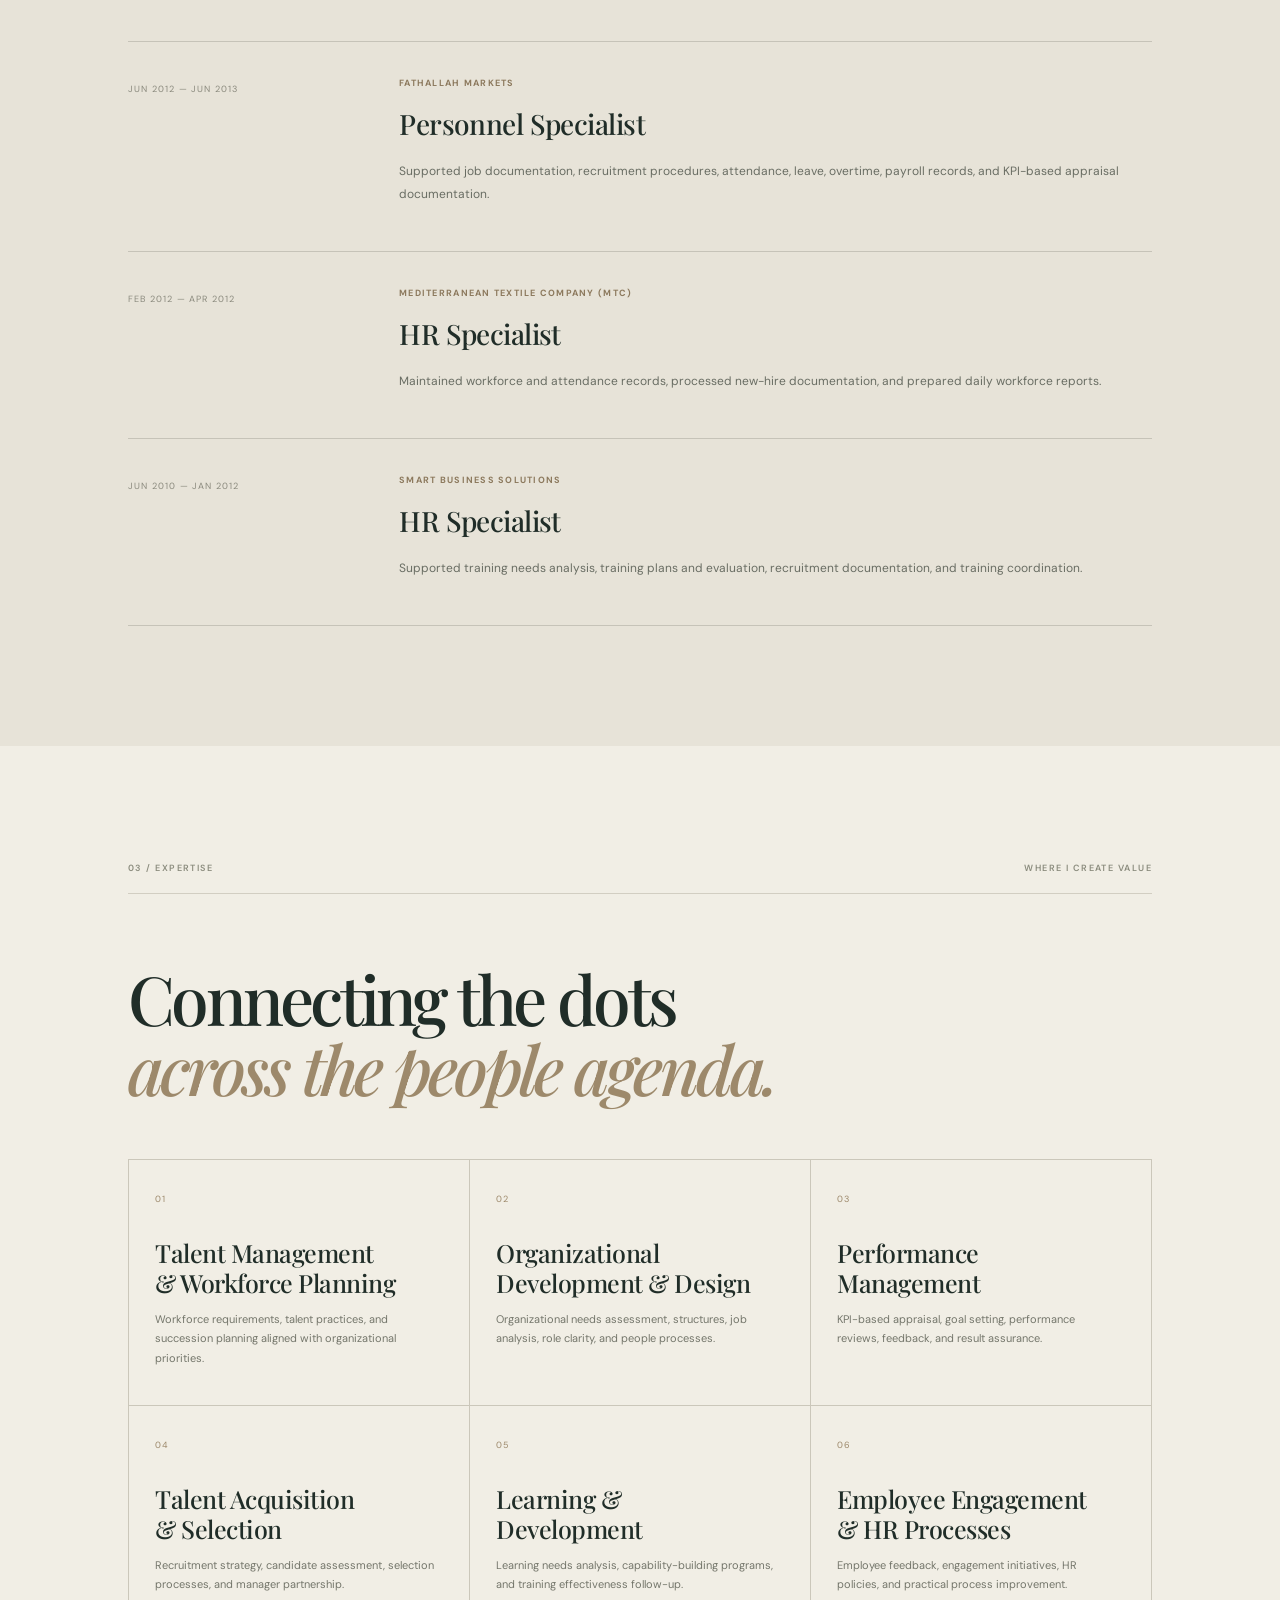
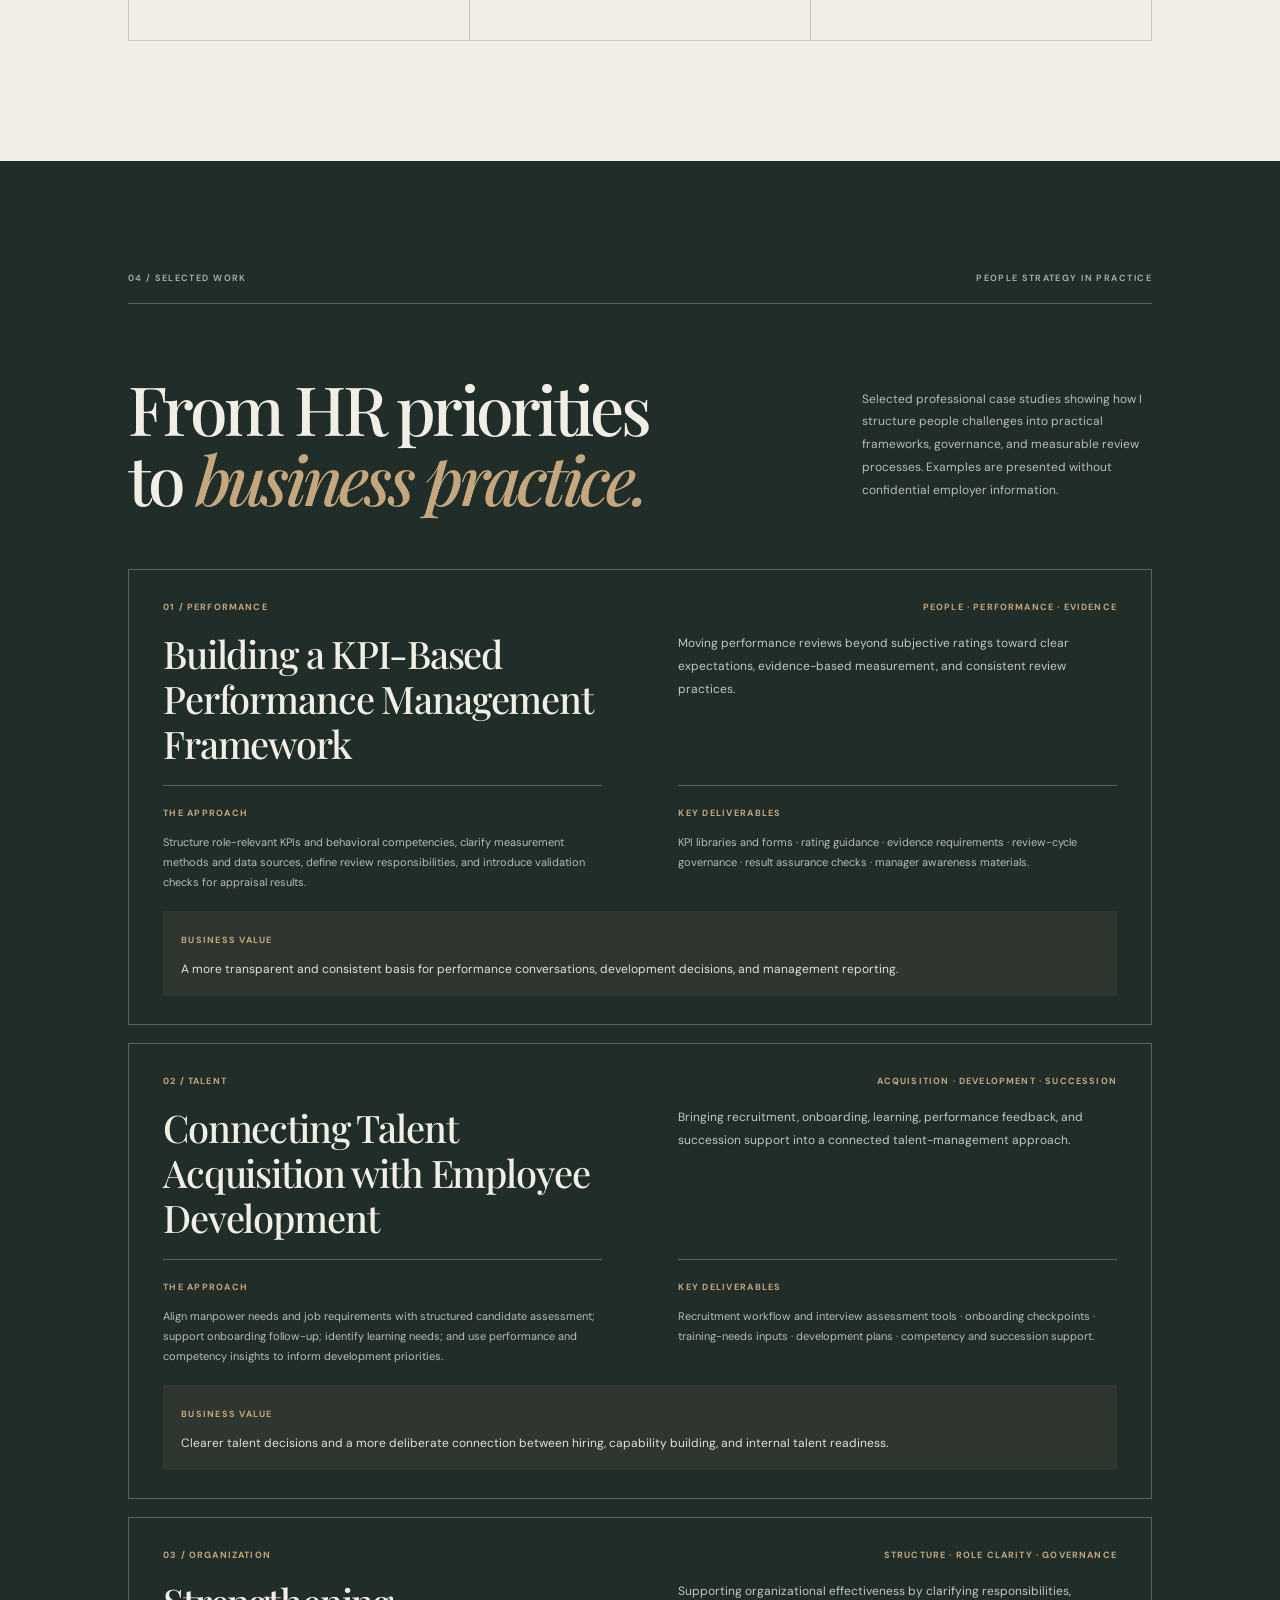
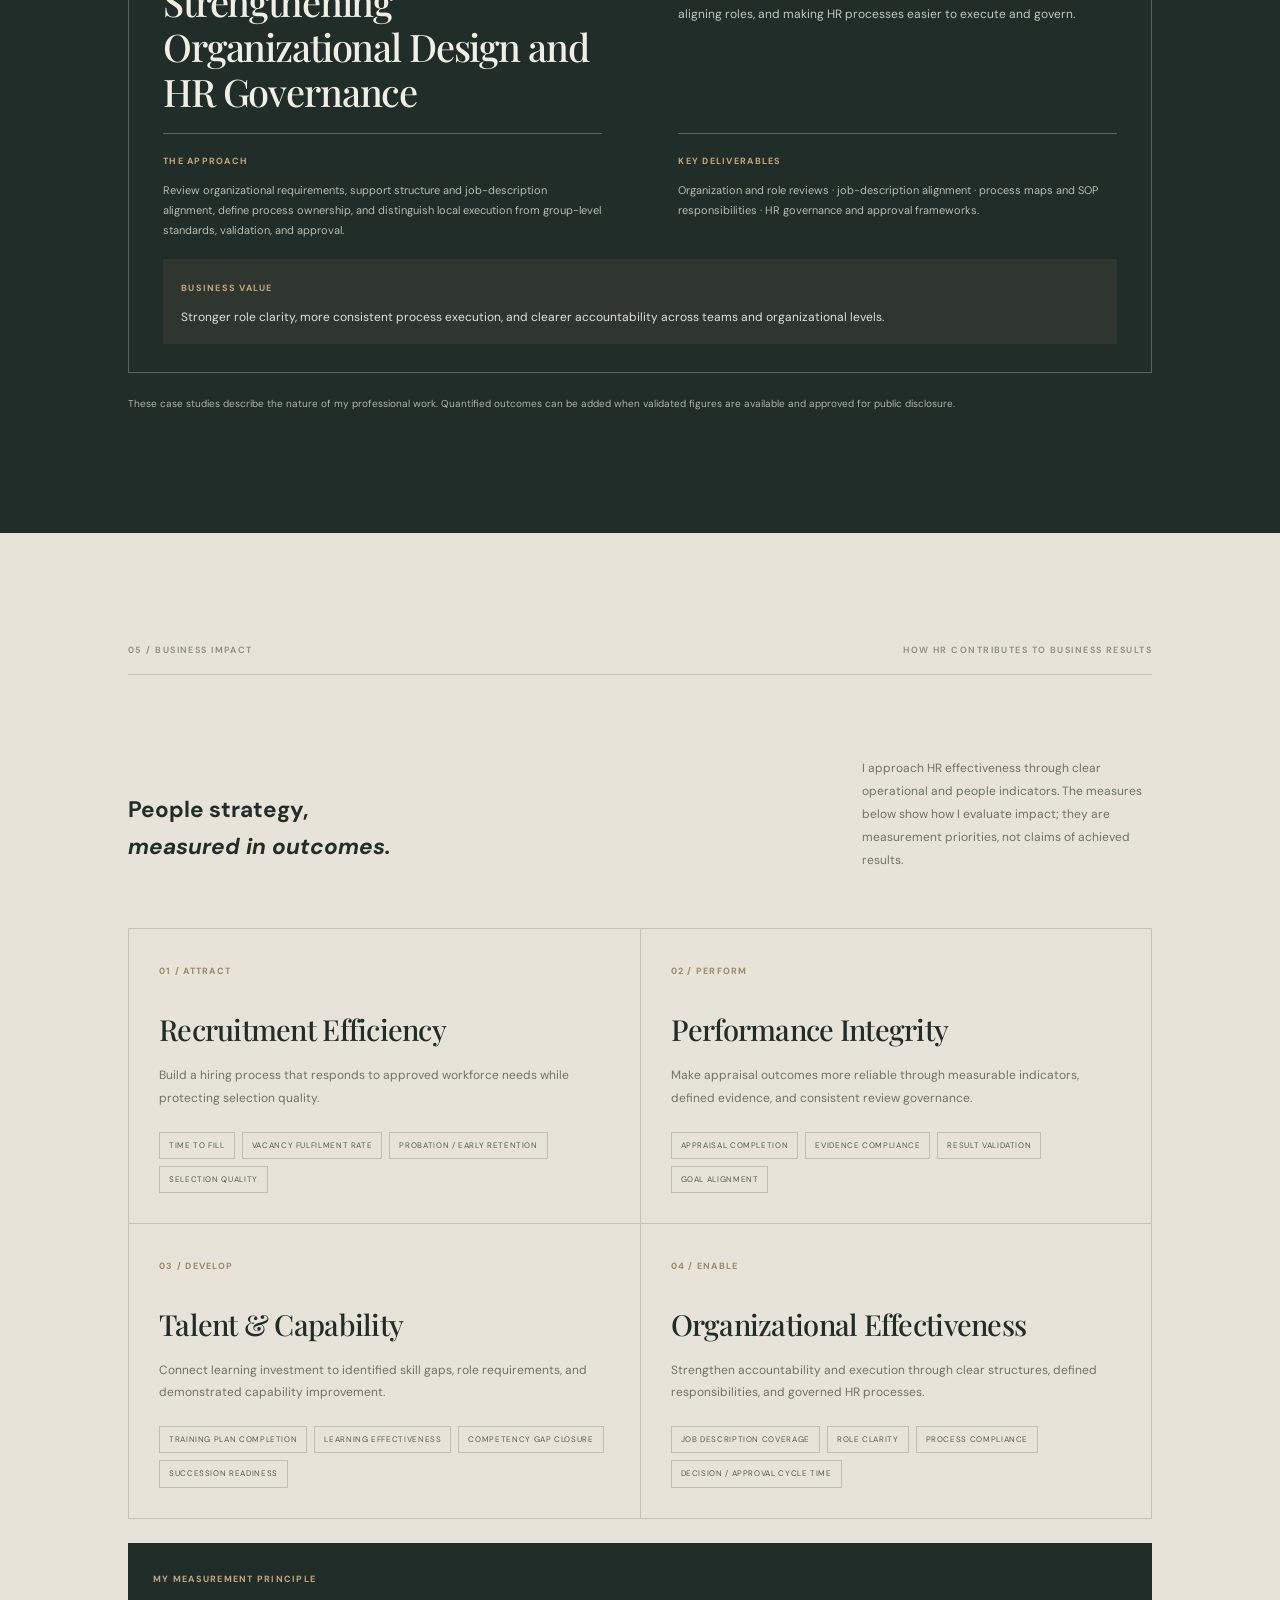
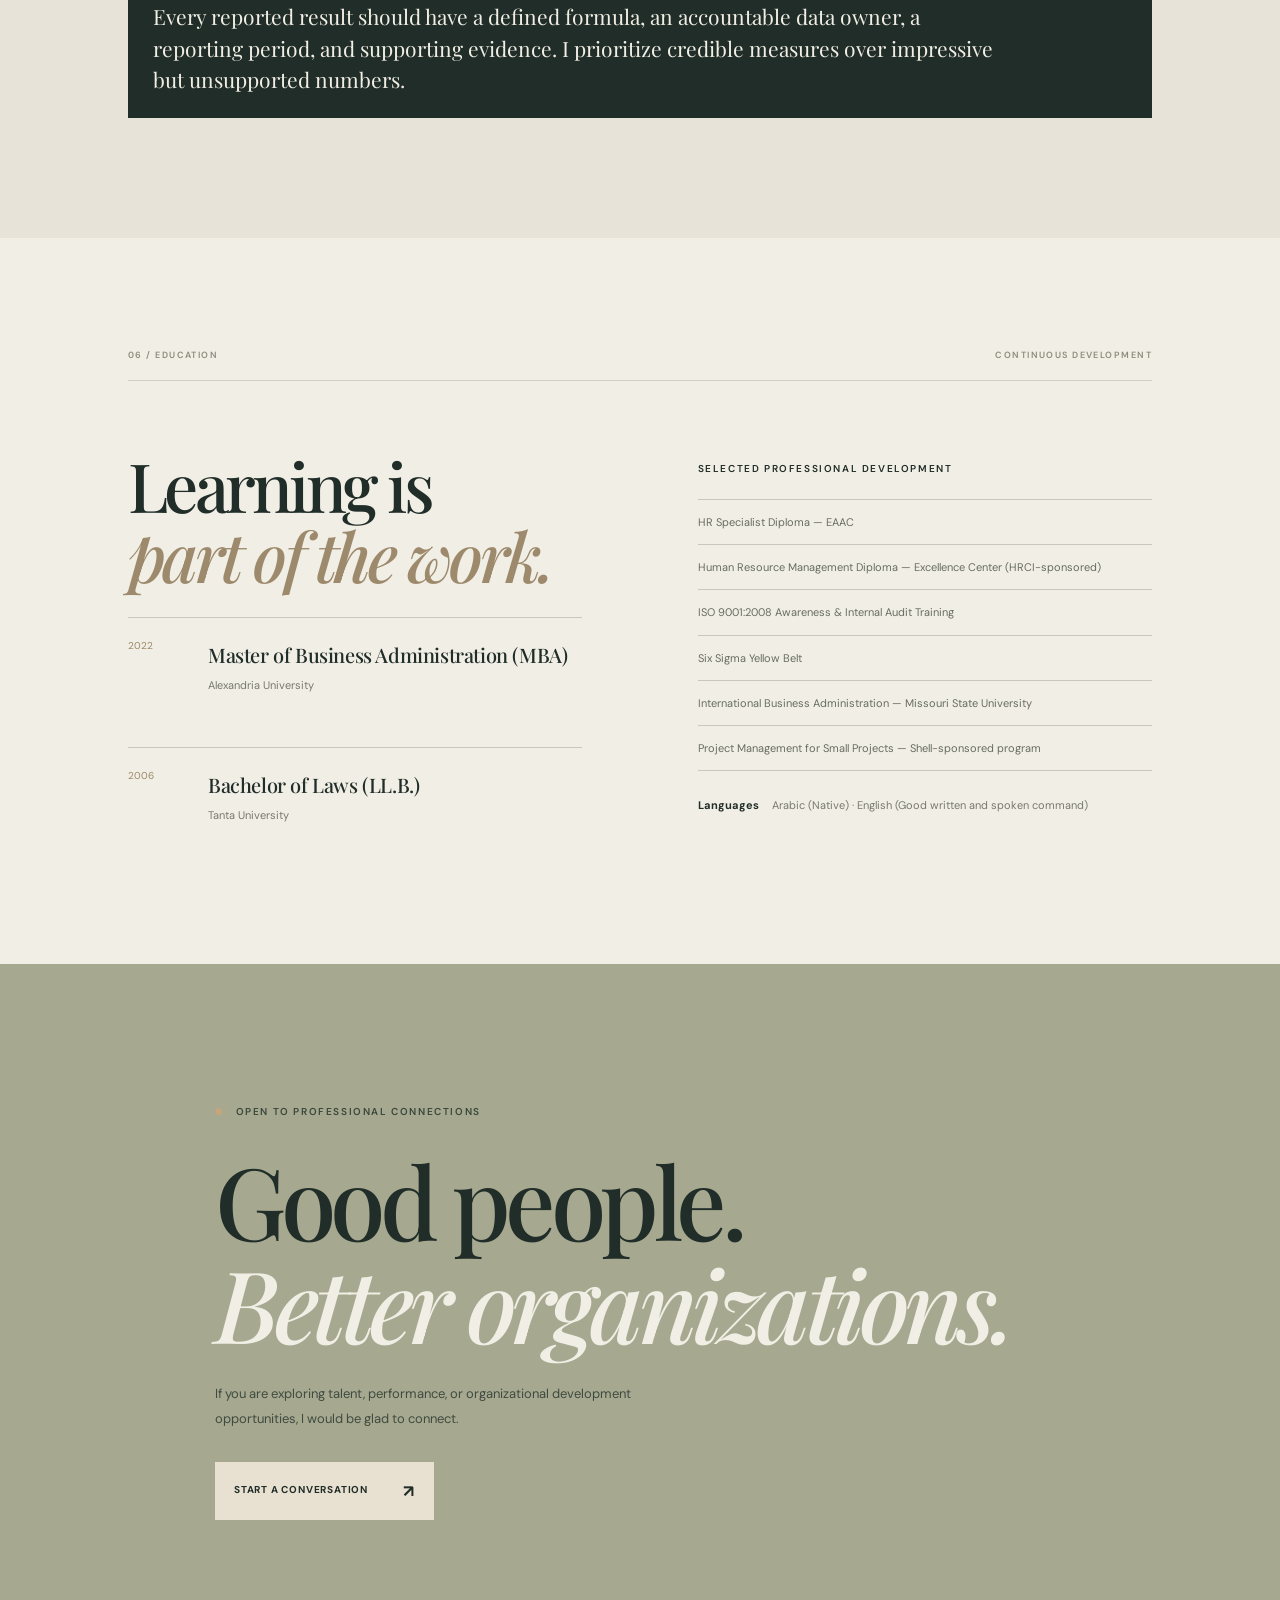
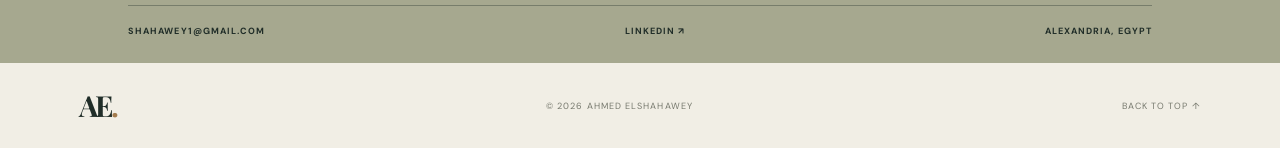
==== commit 02a41452: "Use the approved original high-resolution transparent PNG portrait" ====
--- a/index.html
+++ b/index.html
@@ -39,7 +39,7 @@
             <div><span class="proof-mark">03</span><div><strong>Organization &amp; Culture</strong><small>Structure &amp; growth</small></div></div>
           </div>
         </div>
-        <div class="hero-portrait"><img src="assets/ahmed-portrait.webp" alt="Ahmed Elshahawey professional portrait" width="760" height="977" loading="eager" decoding="async"></div>
+        <div class="hero-portrait"><img src="assets/Original%20image.png" alt="Ahmed Elshahawey professional portrait" width="760" height="977" loading="eager" decoding="async"></div>
       </div>
       <div class="hero-bottom reveal"><span>16+ YEARS OF HR EXPERIENCE</span><span class="scroll-note">SCROLL TO EXPLORE ↓</span></div>
     </section>
--- a/styles.css
+++ b/styles.css
@@ -41,290 +41,120 @@
 @media(max-width:800px){.hero-portrait{height:360px;max-width:520px;justify-self:start}}
 @media(max-width:480px){.hero-portrait{height:310px}}
 
-/* Hero headline: keep the approved message on exactly two lines */
-.hero-grid{grid-template-columns:minmax(0,1.2fr) minmax(300px,.8fr);gap:3vw}
-.hero-copy{min-width:0}
-.hero h1{font-size:clamp(42px,5.1vw,76px);letter-spacing:-.06em}
-.hero h1 .hero-line{display:block;white-space:nowrap}
-@media(max-width:800px){
-  .hero-grid{grid-template-columns:1fr;gap:34px}
-  .hero h1{font-size:clamp(34px,8vw,56px)}
-  .hero-portrait{justify-self:start}
+
+/* Single source of truth for the hero portrait layout */
+.hero-portrait {
+  display: block;
+  position: relative;
+  width: 100%;
+  max-width: 560px;
+  height: auto;
+  min-height: 0;
+  align-self: end;
+  justify-self: center;
+  overflow: visible;
+  background: transparent;
+  opacity: 1;
+  visibility: visible;
+  transform: none;
+  z-index: 2;
 }
-
-/* Desktop hero composition: 4:3 canvas */
-@media (min-width:901px){
-  .hero{
-    aspect-ratio:4 / 3;min-height:0;max-height:1120px;display:flex;flex-direction:column;
-    justify-content:space-between;position:relative;isolation:isolate;
-    padding-top:clamp(24px,2.4vw,35px);padding-bottom:clamp(18px,2vw,28px);
+.hero-portrait img {
+  display: block;
+  width: 100%;
+  height: auto;
+  max-height: 680px;
+  object-fit: contain;
+  object-position: center bottom;
+  filter: drop-shadow(0 16px 24px rgba(0,0,0,.24));
+}
+@media (min-width: 901px) {
+  .hero {
+    min-height: 760px;
+    height: auto;
+    max-height: none;
+    overflow: hidden;
+    display: flex;
+    flex-direction: column;
+    position: relative;
   }
-  .hero:before{
-    content:"";position:absolute;z-index:-1;width:min(58vw,760px);aspect-ratio:1;
-    right:-13%;top:23%;border:1px solid rgba(197,167,127,.22);border-radius:50%;
-    box-shadow:0 0 0 82px rgba(166,168,143,.045),0 0 0 164px rgba(166,168,143,.025);
-    pointer-events:none;
+  .hero-grid {
+    display: grid;
+    grid-template-columns: minmax(0, 1.15fr) minmax(300px, .85fr);
+    align-items: end;
+    gap: 2vw;
+    flex: 1;
+    min-height: 0;
+    padding: clamp(48px, 5vw, 76px) 0 22px;
+    position: relative;
   }
-  .hero-grid{
-    flex:1;min-height:0;grid-template-columns:minmax(0,1.12fr) minmax(0,.88fr);
-    gap:2vw;align-items:center;padding:clamp(34px,4vw,58px) 0 clamp(22px,2.6vw,38px);
+  .hero-copy {
+    position: relative;
+    z-index: 3;
+    width: 100%;
+    min-width: 0;
+    align-self: center;
   }
-  .hero-copy{position:relative;z-index:2;min-width:0}
-  .hero h1{font-size:clamp(40px,4.8vw,70px);line-height:.99;letter-spacing:-.06em}
-  .hero h1 .hero-line{white-space:nowrap}
-  .hero-intro{max-width:560px;font-size:clamp(13px,1.05vw,15px);line-height:1.75}
-  .hero-actions{gap:14px;margin-top:25px;flex-wrap:wrap}
-  .hero-actions .button{gap:22px;padding:13px 16px}
-  .button-outline{border:1px solid rgba(241,238,229,.72);color:#f1eee5;background:transparent}
-  .button-outline:hover{background:rgba(241,238,229,.08)}
-  .hero-portrait{
-    height:min(61vw,720px);max-height:100%;max-width:560px;width:100%;
-    justify-self:end;align-self:end;background:transparent;overflow:visible;
+  .hero h1 {
+    font-size: clamp(43px, 5.1vw, 76px);
+    line-height: 1.01;
+    max-width: 100%;
   }
-  .hero-portrait img{
-    display:block;width:100%;height:100%;object-fit:contain;object-position:center bottom;
-    filter:drop-shadow(0 16px 24px rgba(0,0,0,.18));
-  }
-  .hero-portrait:after{display:none}
-  .hero-proof{
-    display:grid;grid-template-columns:repeat(3,minmax(0,1fr));gap:0;max-width:660px;
-    margin-top:30px;border-top:1px solid rgba(185,189,178,.35);padding-top:15px;
-  }
-  .hero-proof>div{display:flex;align-items:flex-start;gap:10px;padding:0 13px;border-left:1px solid rgba(185,189,178,.3)}
-  .hero-proof>div:first-child{padding-left:0;border-left:0}
-  .proof-mark{font-family:"Playfair Display",serif;color:#c5a77f;font-size:18px;line-height:1.2}
-  .hero-proof strong{display:block;color:#f1eee5;font-size:10px;letter-spacing:.03em;font-weight:600;line-height:1.35}
-  .hero-proof small{display:block;color:#b9bdb2;font-size:9px;line-height:1.5;margin-top:4px}
-}
-@media (min-width:901px) and (max-width:1100px){
-  .hero-grid{grid-template-columns:minmax(0,1.14fr) minmax(0,.86fr);gap:1vw;padding:28px 0 18px}
-  .hero h1{font-size:clamp(35px,4.3vw,48px)}
-  .hero-portrait{height:min(55vw,530px)}
-  .hero-proof{margin-top:18px}
-  .hero-proof>div{gap:7px;padding:0 8px}
-  .hero-proof strong{font-size:9px}
-  .hero-actions{margin-top:18px}
-}
-@media (max-width:900px){
-  .hero{aspect-ratio:auto;max-height:none;min-height:0;display:block}
-  .hero-grid{grid-template-columns:1fr;padding:60px 0 45px;gap:28px}
-  .hero h1{font-size:clamp(36px,8vw,58px)}
-  .hero h1 .hero-line{white-space:normal}
-  .hero-portrait{height:min(105vw,520px);max-width:520px;width:100%;background:transparent}
-  .hero-portrait img{object-fit:contain;object-position:center bottom}
-  .hero-portrait:after{display:none}
-  .hero-proof{display:grid;grid-template-columns:1fr;gap:12px;margin-top:24px;border-top:1px solid rgba(185,189,178,.35);padding-top:16px}
-  .hero-proof>div{display:flex;gap:12px}
-  .hero-proof strong{display:block;color:#f1eee5;font-size:11px}
-  .hero-proof small{display:block;color:#b9bdb2;font-size:10px}
-  .button-outline{border:1px solid rgba(241,238,229,.72);color:#f1eee5;background:transparent}
-}
-@media (max-width:480px){
-  .hero-actions .button{padding:12px 14px;gap:14px}
-  .hero-proof{grid-template-columns:1fr}
-}
-
-
-/* Reference-matched hero composition — 4:3 overall desktop canvas */
-@media (min-width:901px){
-  .site-header{
-    height:8vw;max-height:116px;min-height:78px;padding:0 4.3vw;
-  }
-  .nav{gap:clamp(20px,3vw,46px);font-size:clamp(10px,.9vw,13px)}
-  .nav-contact{padding:12px 22px}
-  .hero{
-    aspect-ratio:auto;height:calc(75vw - min(8vw,116px));min-height:760px;max-height:none;
-    padding:clamp(28px,3.2vw,48px) 5.4vw 24px;overflow:hidden;
-    display:flex;flex-direction:column;justify-content:space-between;position:relative;
-    background:
-      radial-gradient(ellipse at 72% 82%,rgba(47,84,67,.42),transparent 36%),
-      radial-gradient(ellipse at 28% 45%,rgba(15,48,39,.45),transparent 45%),
-      #102c25;
-  }
-  .hero:before{
-    content:"";position:absolute;z-index:0;pointer-events:none;
-    width:66vw;aspect-ratio:1;border-radius:50%;
-    right:-20vw;top:18%;border:1px solid rgba(205,165,95,.8);
-    box-shadow:0 0 0 70px rgba(179,185,150,.06),0 0 0 145px rgba(179,185,150,.035);
-  }
-  .hero:after{
-    content:"";position:absolute;z-index:0;pointer-events:none;
-    width:48vw;height:48vw;border-radius:50%;
-    right:8%;bottom:-42vw;
-    background:linear-gradient(140deg,rgba(166,168,143,.42),rgba(34,62,49,.05) 62%);
-    border:1px solid rgba(197,167,127,.45);
-  }
-  .hero-topline,.hero-bottom,.hero-grid{position:relative;z-index:1}
-  .hero-topline{
-    font-size:clamp(9px,.9vw,13px);letter-spacing:.16em;
-    padding-bottom:18px;border-bottom:1px solid rgba(207,211,196,.45);
-    color:#e4e2d7;
-  }
-  .hero-grid{
-    flex:1;min-height:0;width:100%;display:grid;
-    grid-template-columns:minmax(0,1.18fr) minmax(0,.82fr);
-    align-items:center;gap:1vw;padding:clamp(35px,4.4vw,66px) 0 18px;
-  }
-  .hero-copy{z-index:2;align-self:center;min-width:0}
-  .eyebrow{font-size:clamp(10px,.95vw,14px);letter-spacing:.15em;margin:0 0 clamp(22px,2.4vw,36px);color:#f1eee5}
-  .eyebrow i{width:9px;height:9px;background:#e5ae58;margin-right:14px}
-  .hero h1{
-    font-size:clamp(44px,6.1vw,88px);line-height:1.01;letter-spacing:-.065em;
-    margin:0 0 25px;max-width:100%;
-  }
-  .hero h1 .hero-line{display:block;white-space:nowrap}
-  .hero h1 em{color:#e9b45f;font-style:italic}
-  .hero-intro{
-    max-width:600px;color:#e0e3dc;font-size:clamp(13px,1.35vw,19px);
-    line-height:1.55;margin:25px 0 0;
-  }
-  .hero-actions{display:flex;gap:18px;margin-top:34px;align-items:center}
-  .hero-actions .button{
-    min-height:58px;padding:0 25px;gap:22px;font-size:clamp(10px,.95vw,14px);
-    letter-spacing:.03em;text-transform:none;
-  }
-  .hero-actions .button-light{background:#efbd68;color:#142b24;border:1px solid #efbd68}
-  .hero-actions .button-light:hover{background:#f5cb83}
-  .hero-actions .button-outline{
-    border:1px solid rgba(241,238,229,.9);color:#f1eee5;background:rgba(12,36,30,.25);
-  }
-  .hero-portrait{
-    z-index:2;position:relative;align-self:end;justify-self:center;
-    width:min(100%,560px);height:94%;max-height:850px;max-width:560px;
-    overflow:visible;background:transparent;
-  }
-  .hero-portrait img{
-    width:100%;height:100%;display:block;object-fit:contain;object-position:center bottom;
-    filter:drop-shadow(0 16px 24px rgba(0,0,0,.25));
-  }
-  .hero-portrait:after{display:none}
-  .hero-proof{
-    display:grid;grid-template-columns:repeat(3,minmax(0,1fr));gap:0;
-    max-width:660px;margin-top:clamp(28px,3vw,44px);padding-top:0;border:0;
-  }
-  .hero-proof>div{
-    min-height:74px;display:flex;align-items:flex-start;gap:12px;
-    padding:0 18px;border-left:1px solid rgba(218,222,208,.42);
-  }
-  .hero-proof>div:first-child{padding-left:0;border-left:0}
-  .proof-mark{font-family:"Playfair Display",serif;color:#efb65e;font-size:24px;line-height:1}
-  .hero-proof strong{display:block;color:#f4f0e7;font-size:clamp(10px,.95vw,14px);font-weight:600;line-height:1.35}
-  .hero-proof small{display:block;color:#c5c9bd;font-size:clamp(9px,.78vw,11px);line-height:1.5;margin-top:6px}
-  .hero-bottom{font-size:9px;color:#c6cbbf;border-top:1px solid rgba(207,211,196,.2);padding-top:12px}
-}
-@media (min-width:901px) and (max-width:1150px){
-  .hero h1{font-size:clamp(42px,5.1vw,59px)}
-  .hero-grid{grid-template-columns:minmax(0,1.15fr) minmax(0,.85fr)}
-  .hero-proof{margin-top:22px}
-  .hero-proof>div{padding:0 10px;gap:8px}
-  .hero-portrait{height:86%}
-  .hero-intro{font-size:14px}
-  .hero-actions .button{min-height:48px;padding:0 16px}
-}
-@media (max-width:900px){
-  .hero{
-    height:auto;min-height:0;max-height:none;aspect-ratio:auto;
-    padding:28px 7vw 22px;overflow:hidden;
-    background:
-      radial-gradient(ellipse at 78% 72%,rgba(47,84,67,.38),transparent 42%),
-      #102c25;
-  }
-  .hero:before{content:"";position:absolute;width:100vw;height:100vw;right:-45vw;top:30%;border:1px solid rgba(205,165,95,.45);border-radius:50%;pointer-events:none}
-  .hero:after{content:none}
-  .hero-topline{position:relative;z-index:1;font-size:8px;letter-spacing:.1em}
-  .hero-grid{position:relative;z-index:1;display:flex;flex-direction:column;align-items:stretch;gap:20px;padding:44px 0 30px}
-  .hero-copy{order:1}
-  .eyebrow{font-size:9px;letter-spacing:.1em;margin-bottom:22px}
-  .hero h1{font-size:clamp(36px,8vw,64px);line-height:1.02;margin:0 0 20px}
-  .hero h1 .hero-line{white-space:normal}
-  .hero-intro{font-size:14px;line-height:1.7;max-width:600px}
-  .hero-actions{display:flex;flex-wrap:wrap;gap:12px;margin-top:24px}
-  .hero-actions .button{min-height:48px;padding:0 16px;gap:14px}
-  .hero-portrait{order:2;width:min(100%,480px);height:min(110vw,560px);max-width:480px;align-self:center;justify-self:center;background:transparent;overflow:visible}
-  .hero-portrait img{width:100%;height:100%;object-fit:contain;object-position:center bottom}
-  .hero-portrait:after{display:none}
-  .hero-proof{display:grid;grid-template-columns:1fr;gap:14px;margin-top:26px;border-top:1px solid rgba(207,211,196,.3);padding-top:18px}
-  .hero-proof>div{display:flex;align-items:center;gap:12px;padding:0;border:0}
-  .proof-mark{font-size:19px}
-  .hero-proof strong{font-size:11px;color:#f4f0e7}
-  .hero-proof small{font-size:10px;color:#c5c9bd;margin-top:2px}
-  .hero-bottom{position:relative;z-index:1;font-size:8px}
-}
-@media (max-width:480px){
-  .hero-topline span:last-child{display:none}
-  .hero h1{font-size:clamp(34px,9vw,44px)}
-  .hero-actions .button{font-size:9px;padding:0 12px}
-  .hero-proof{grid-template-columns:1fr}
-}
-
-
-/* Final hero alignment and transparent portrait fix */
-@media (min-width:901px){
-  .hero{height:calc(75vw - min(8vw,116px));min-height:760px;max-height:none;overflow:hidden}
-  .hero-grid{display:block;position:static;flex:1;padding:clamp(90px,10.5vw,150px) 0 20px}
-  .hero-copy{width:67%;max-width:850px;position:relative;z-index:3}
-  .hero h1{font-size:clamp(48px,6.1vw,86px);line-height:1.01;max-width:100%}
-  .hero-intro{max-width:610px}
-  .hero-portrait{
-    position:absolute;z-index:2;right:4.5%;top:7.5%;bottom:0;
-    width:43%;height:92%;max-width:600px;max-height:none;
-    overflow:visible;background:transparent;pointer-events:none;
-  }
-  .hero-portrait img{
-    width:100%;height:100%;object-fit:contain;object-position:center bottom;
-    filter:drop-shadow(0 18px 25px rgba(0,0,0,.24));
-  }
-  .hero-proof{max-width:650px;margin-top:clamp(25px,2.7vw,40px)}
-}
-@media (min-width:901px) and (max-width:1150px){
-  .hero-copy{width:70%}
-  .hero h1{font-size:clamp(43px,5.4vw,62px)}
-  .hero-portrait{right:1.5%;width:41%}
-  .hero-proof{max-width:580px}
-}
-@media (max-width:900px){
-  .hero-grid{display:flex;position:relative;padding:42px 0 25px}
-  .hero-portrait{position:relative;inset:auto;width:min(100%,460px);height:min(120vw,590px);max-width:460px}
-  .hero-portrait img{object-fit:contain;object-position:center bottom}
-}
-
-
-/* Definitive hero portrait rendering fix */
-@media (min-width: 901px) {
-  .hero { position: relative; }
-  .hero-grid { display: block; position: static; }
-  .hero-copy { position: relative; z-index: 3; width: 63%; }
-  .hero-portrait.reveal {
-    display: block !important;
-    position: absolute !important;
-    right: 3.5%;
-    top: 5%;
-    bottom: 0;
-    width: 40%;
-    height: auto;
-    max-width: 560px;
-    max-height: none;
-    z-index: 4;
-    opacity: 1 !important;
-    visibility: visible !important;
-    transform: none !important;
-    overflow: visible;
-    pointer-events: none;
+  .hero h1 .hero-line { display: block; white-space: nowrap; }
+  .hero-portrait {
+    grid-column: 2;
+    grid-row: 1;
+    width: min(100%, 500px);
+    max-width: 500px;
+    max-height: 660px;
+    justify-self: end;
+    align-self: end;
   }
   .hero-portrait img {
-    display: block;
     width: 100%;
-    height: 100%;
+    height: auto;
+    max-height: 660px;
     object-fit: contain;
     object-position: center bottom;
   }
 }
+@media (min-width: 901px) and (max-width: 1150px) {
+  .hero-grid { grid-template-columns: minmax(0, 1.1fr) minmax(260px, .9fr); gap: 1vw; }
+  .hero h1 { font-size: clamp(40px, 4.8vw, 58px); }
+  .hero-portrait { max-width: 420px; }
+}
 @media (max-width: 900px) {
-  .hero-portrait.reveal {
-    display: block !important;
-    opacity: 1 !important;
-    visibility: visible !important;
-    transform: none !important;
+  .hero {
+    height: auto;
+    min-height: 0;
+    max-height: none;
+    aspect-ratio: auto;
+    overflow: hidden;
   }
-  .hero-portrait img { object-fit: contain; object-position: center bottom; }
+  .hero-grid {
+    display: flex;
+    flex-direction: column;
+    align-items: stretch;
+    gap: 26px;
+    padding: 48px 0 30px;
+  }
+  .hero-copy { order: 1; width: 100%; position: relative; z-index: 2; }
+  .hero h1 { font-size: clamp(38px, 8vw, 64px); line-height: 1.02; }
+  .hero h1 .hero-line { white-space: normal; }
+  .hero-portrait {
+    order: 2;
+    width: min(100%, 480px);
+    max-width: 480px;
+    max-height: none;
+    align-self: center;
+  }
+  .hero-portrait img { width: 100%; height: auto; max-height: none; }
 }
+@media (max-width: 480px) {
+  .hero-topline span:last-child { display: none; }
+  .hero h1 { font-size: clamp(34px, 9vw, 44px); }
+  .hero-actions { flex-wrap: wrap; }
+}
+@media (prefers-reduced-motion: reduce) {
+  .hero-portrait { opacity: 1; transform: none; }
+}
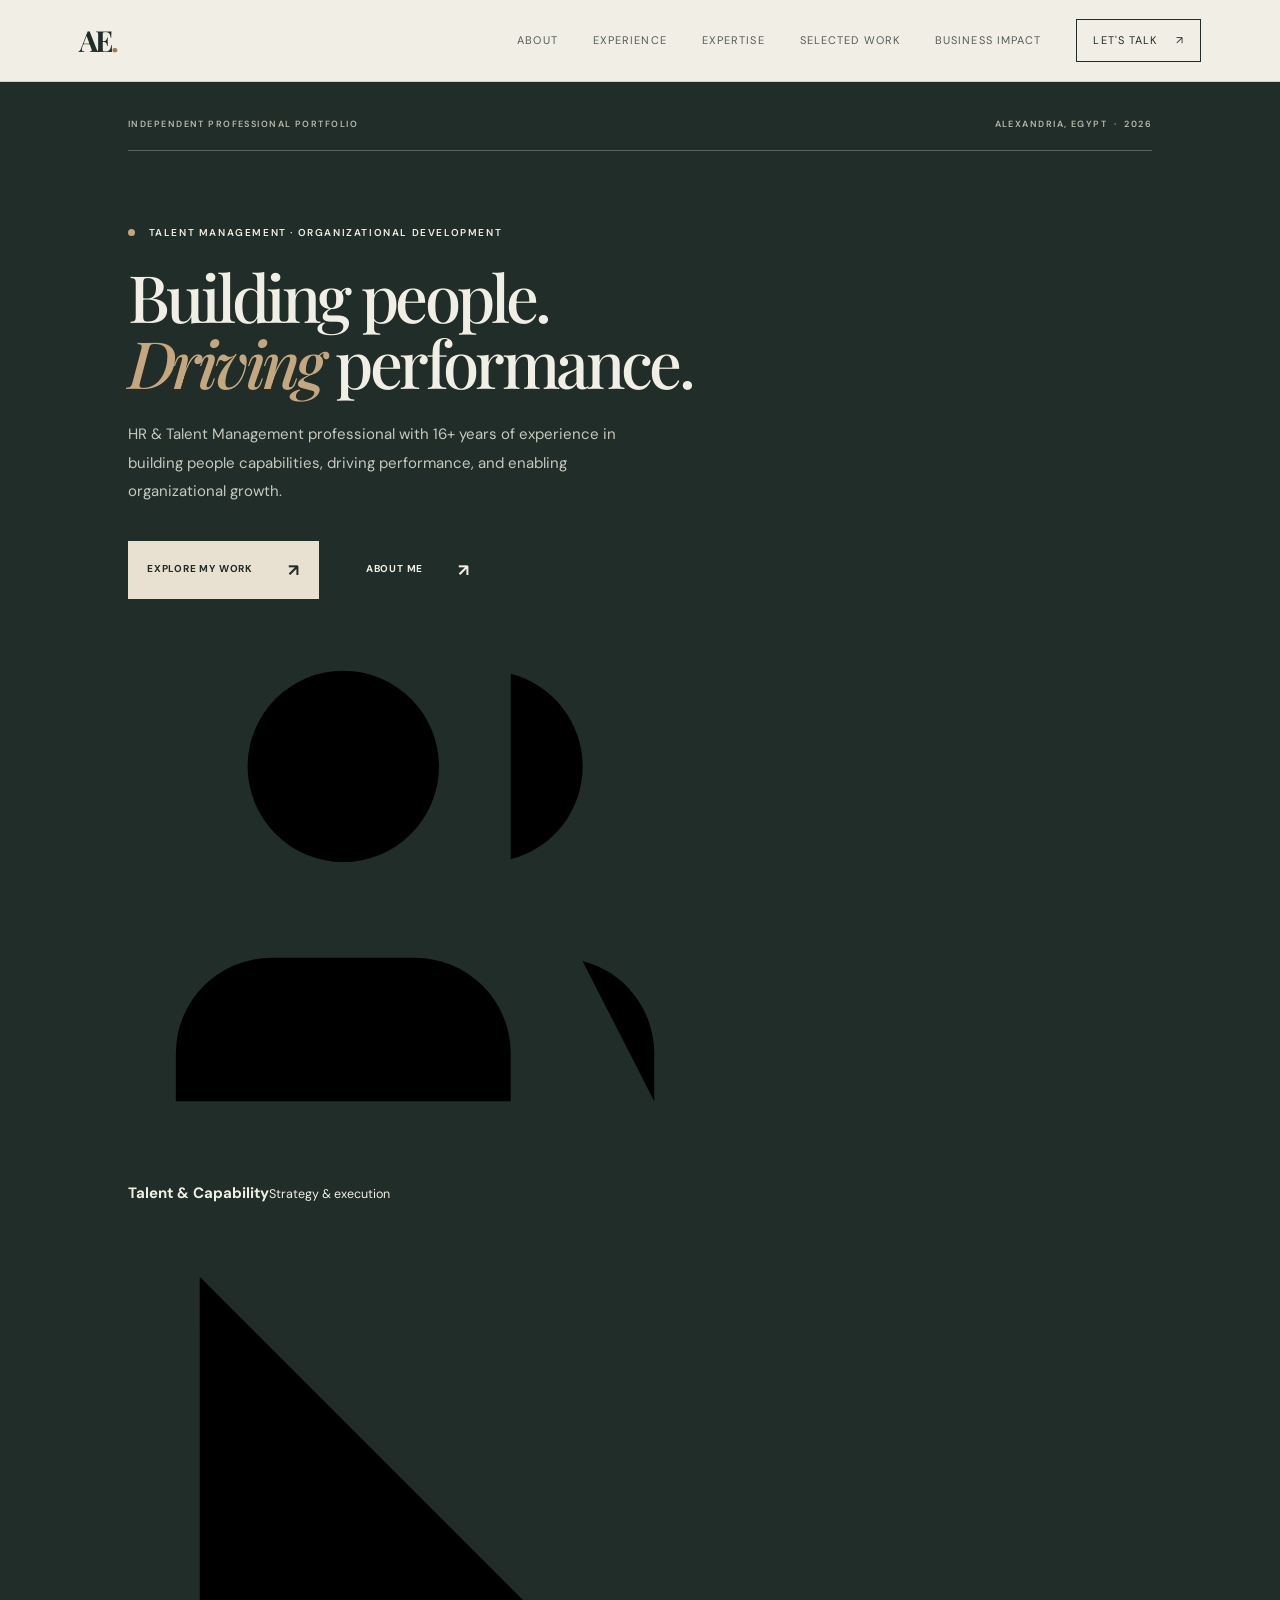
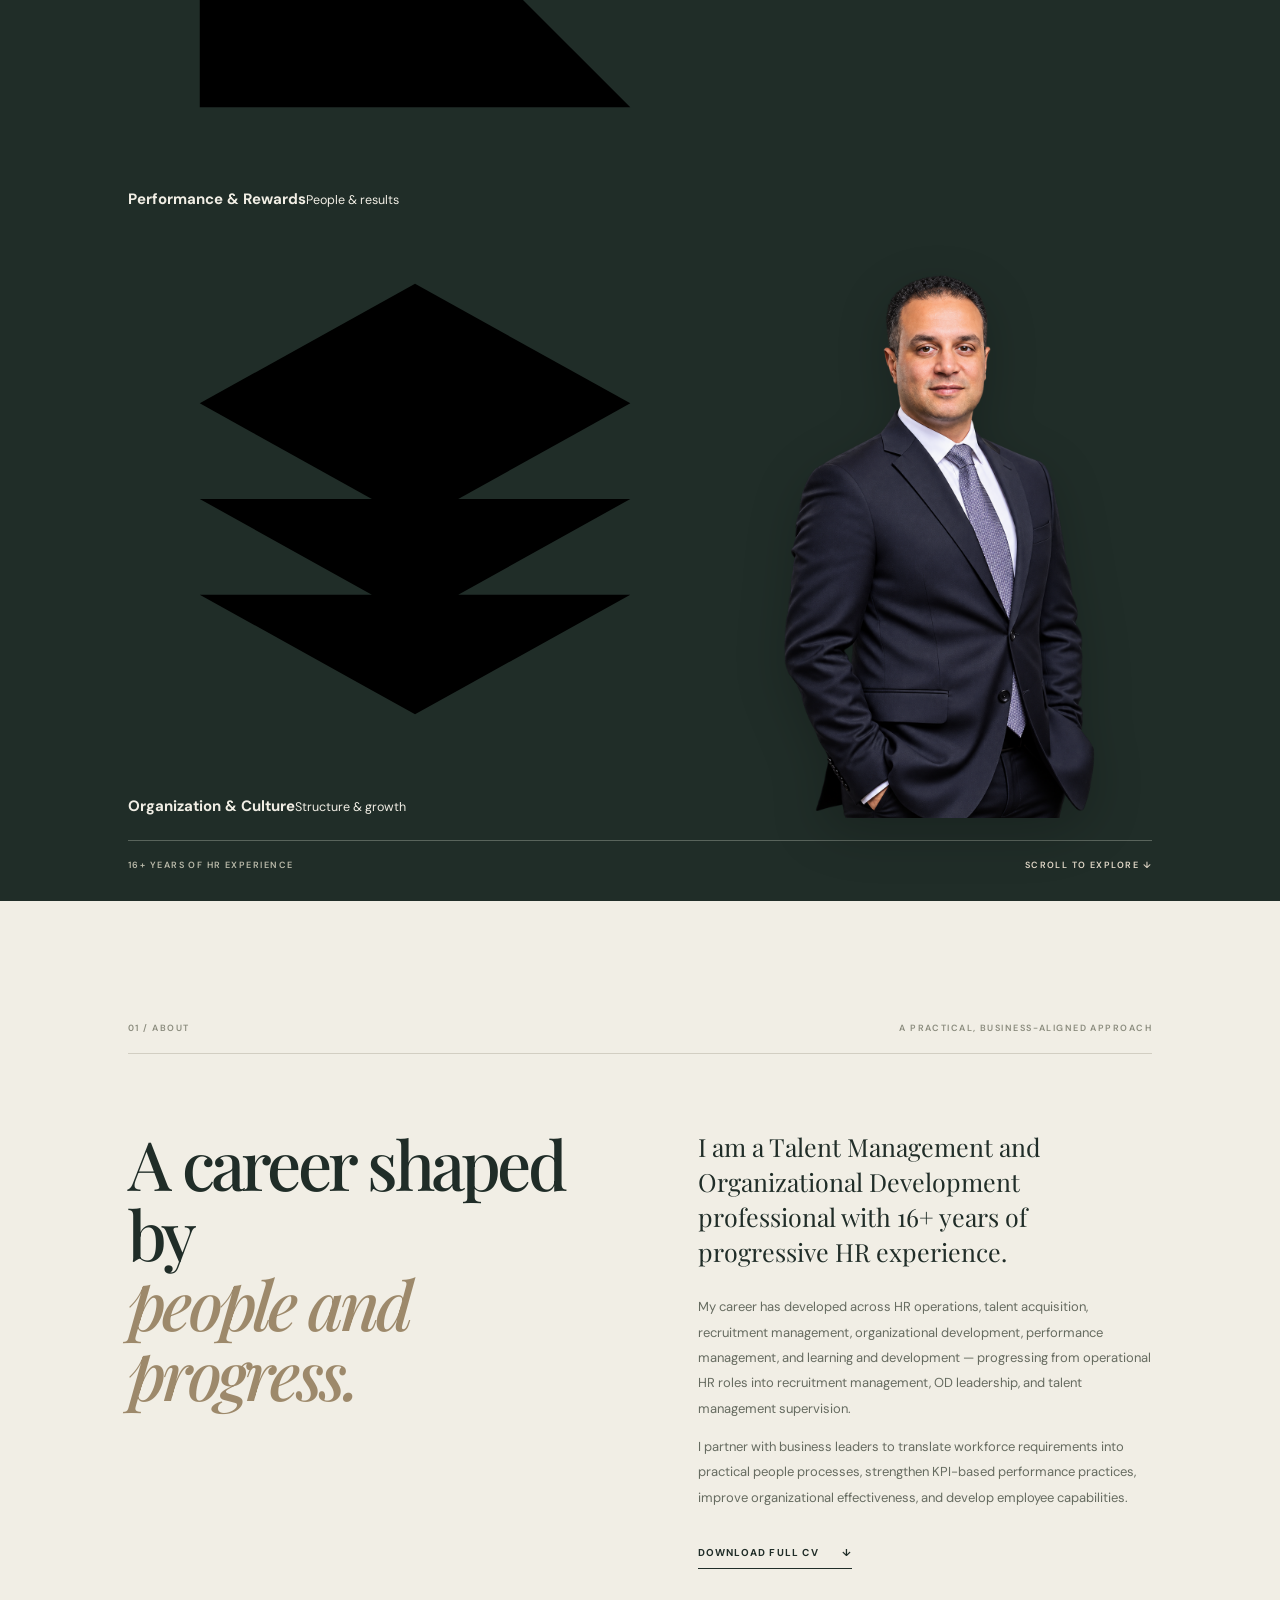
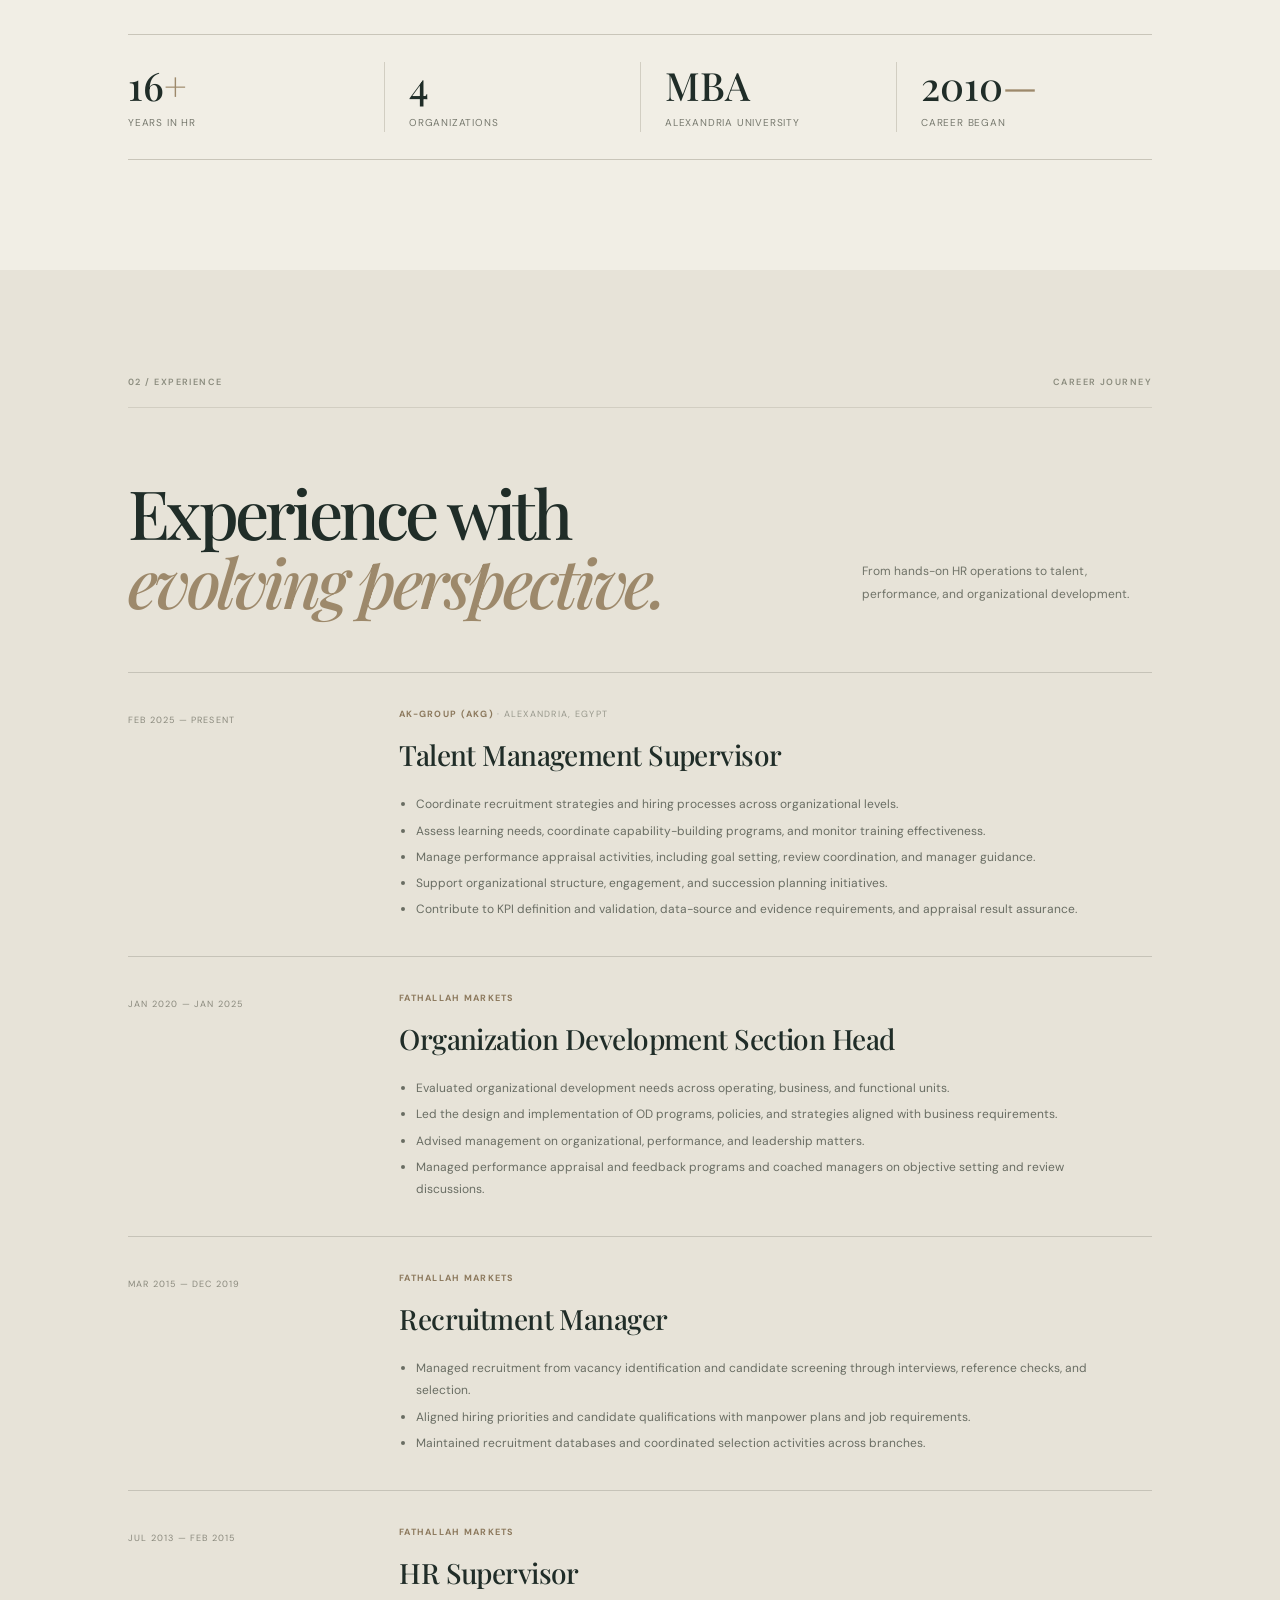
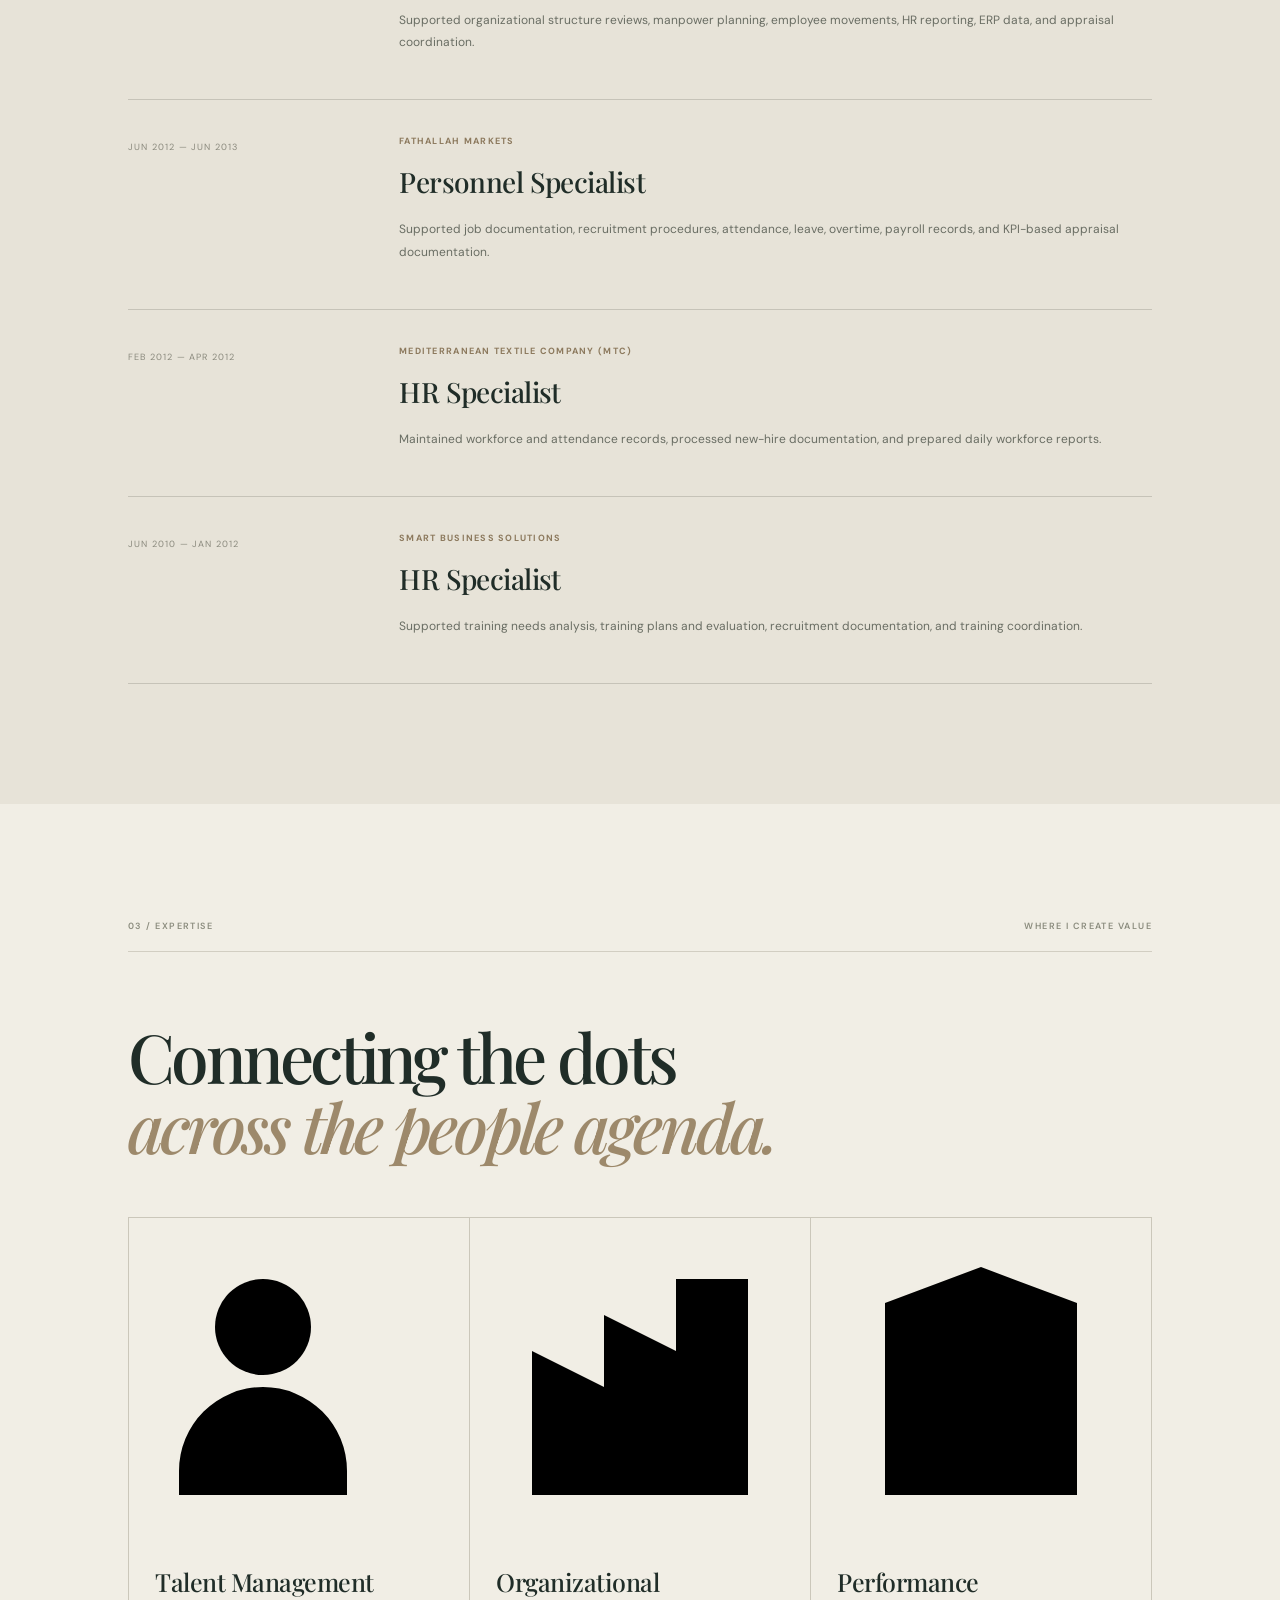
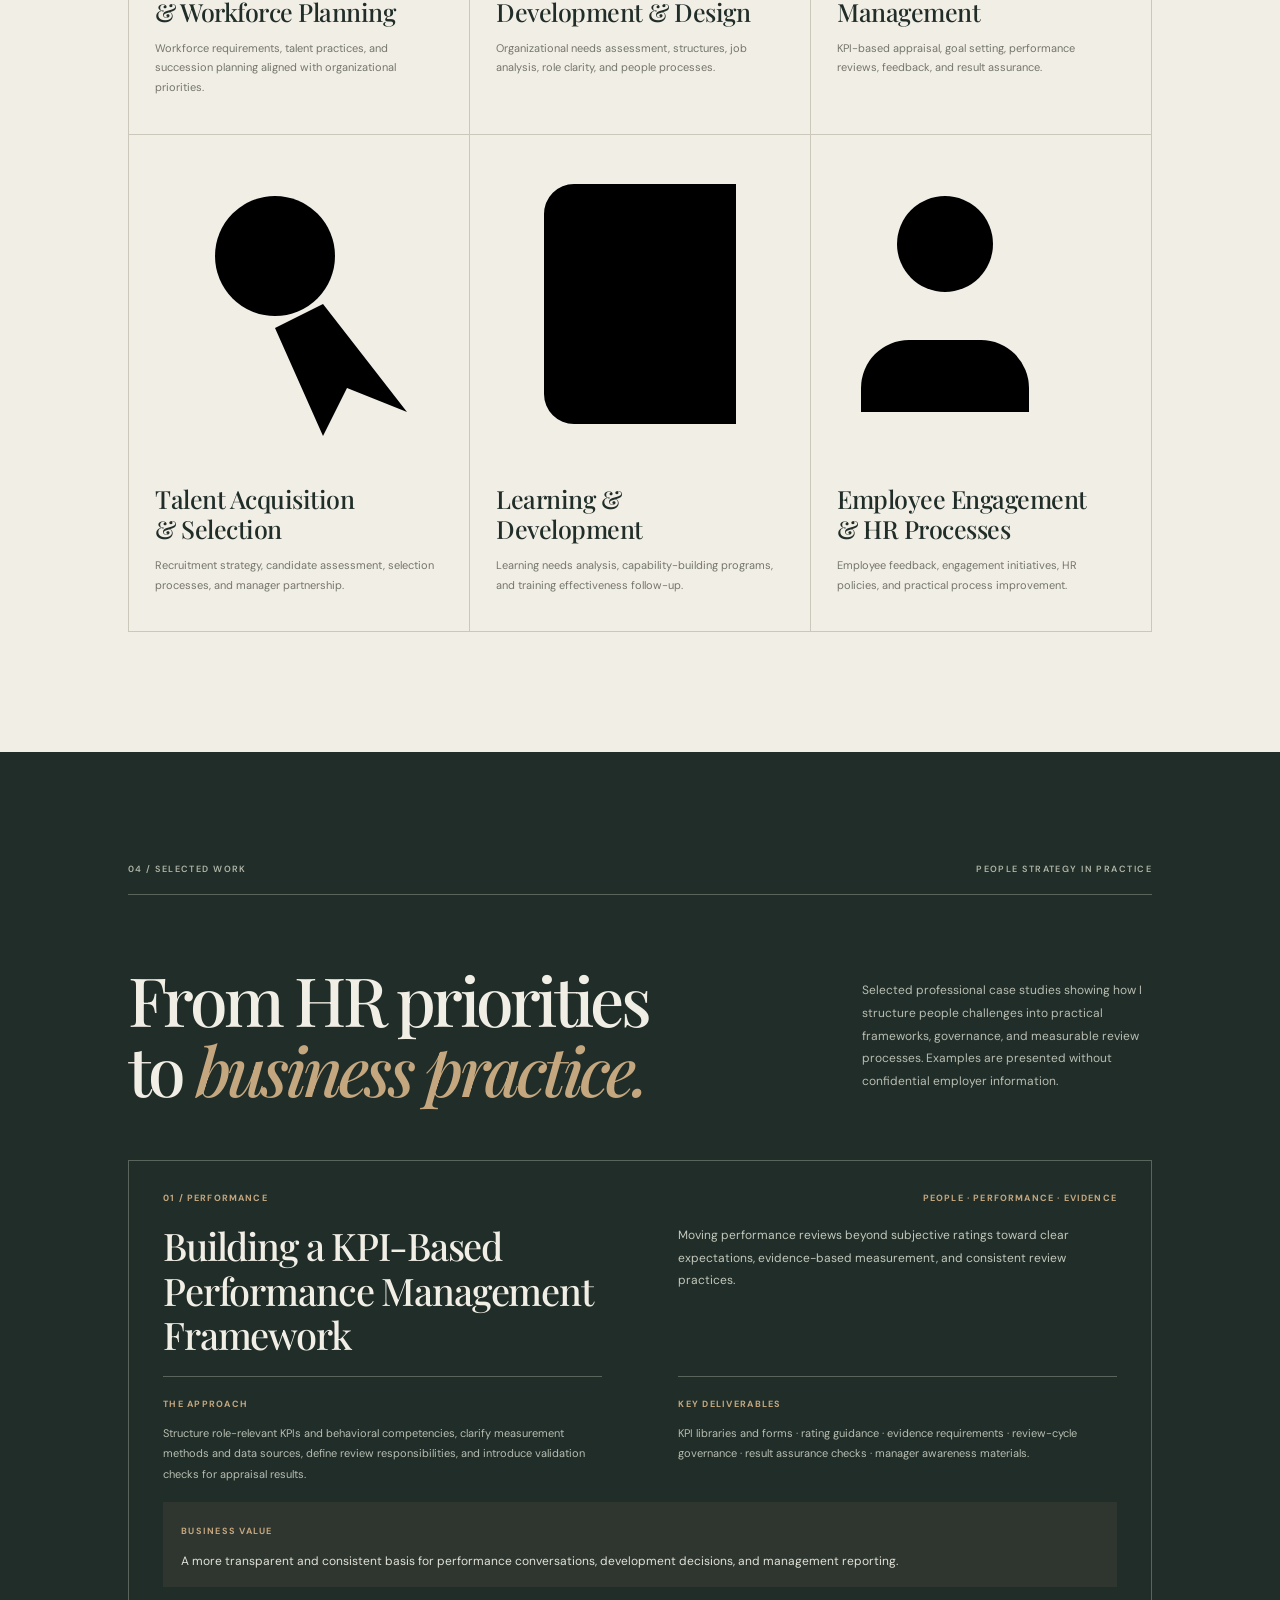
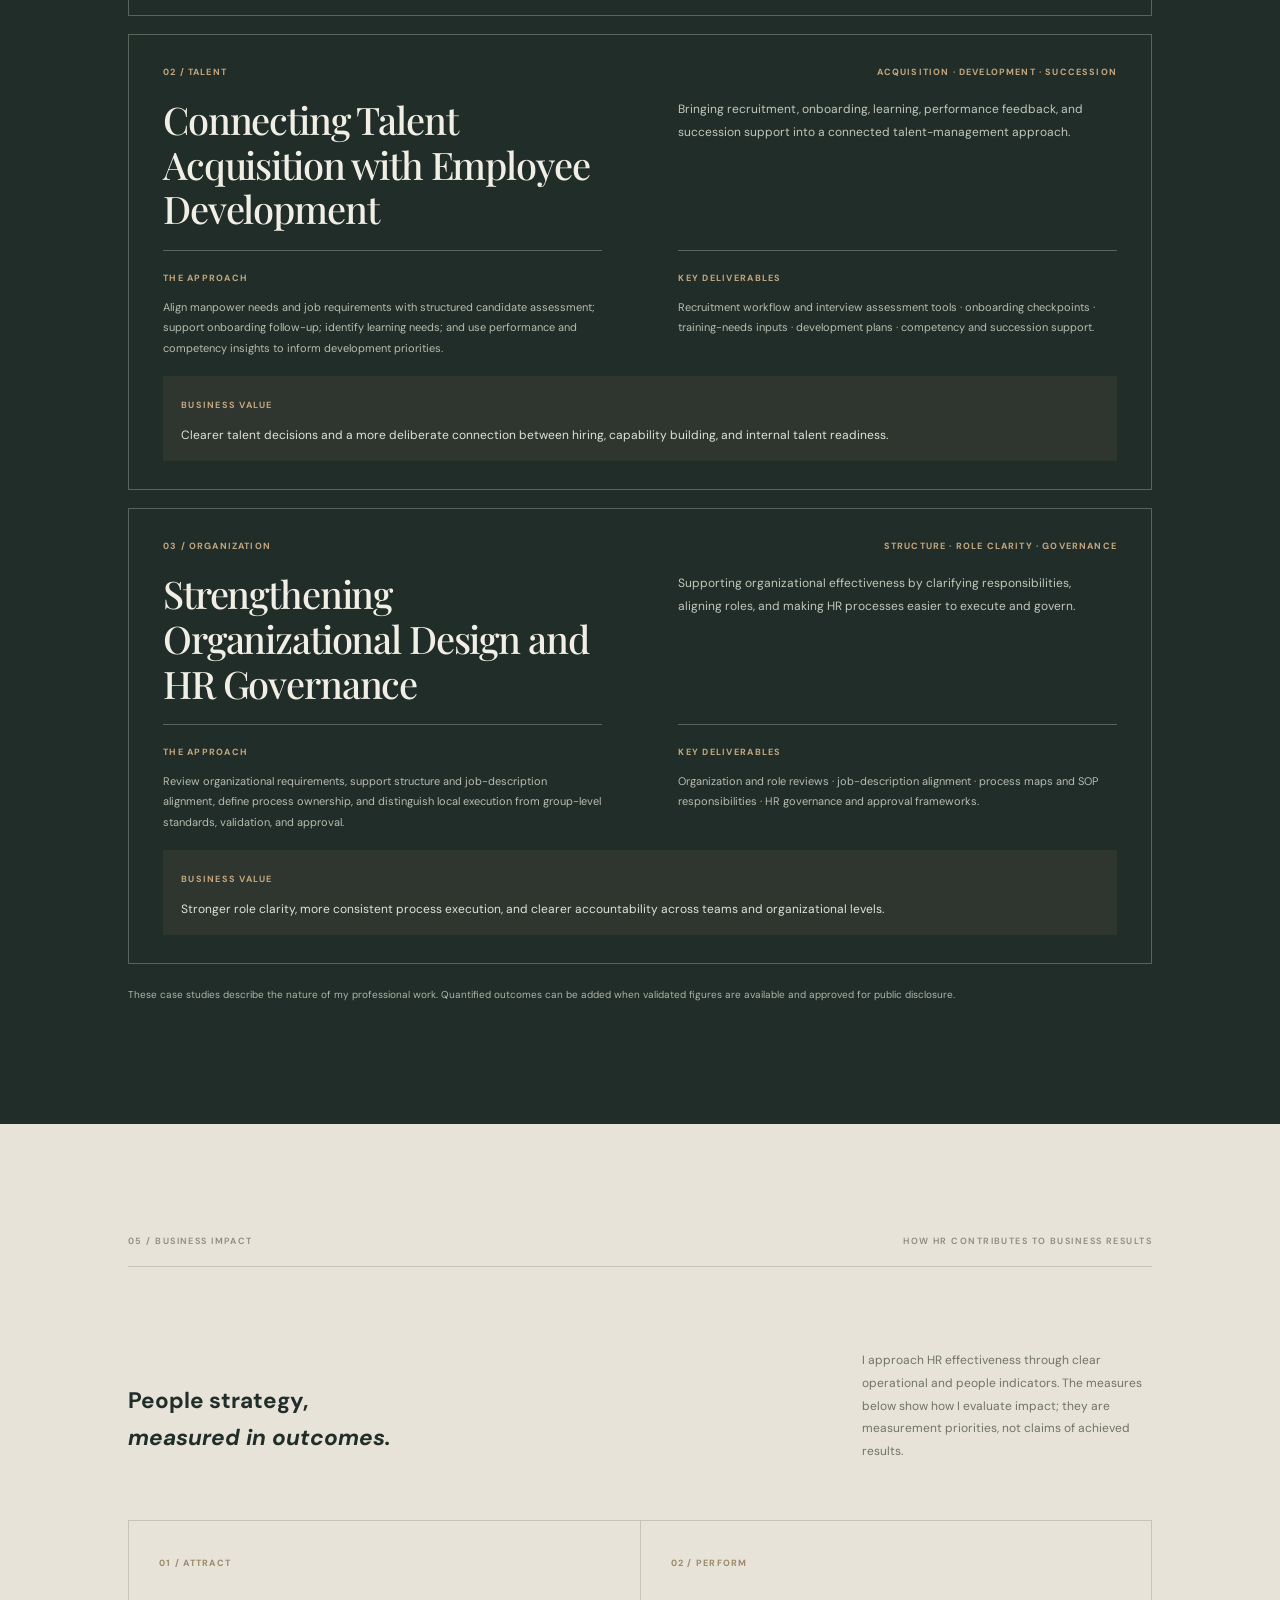
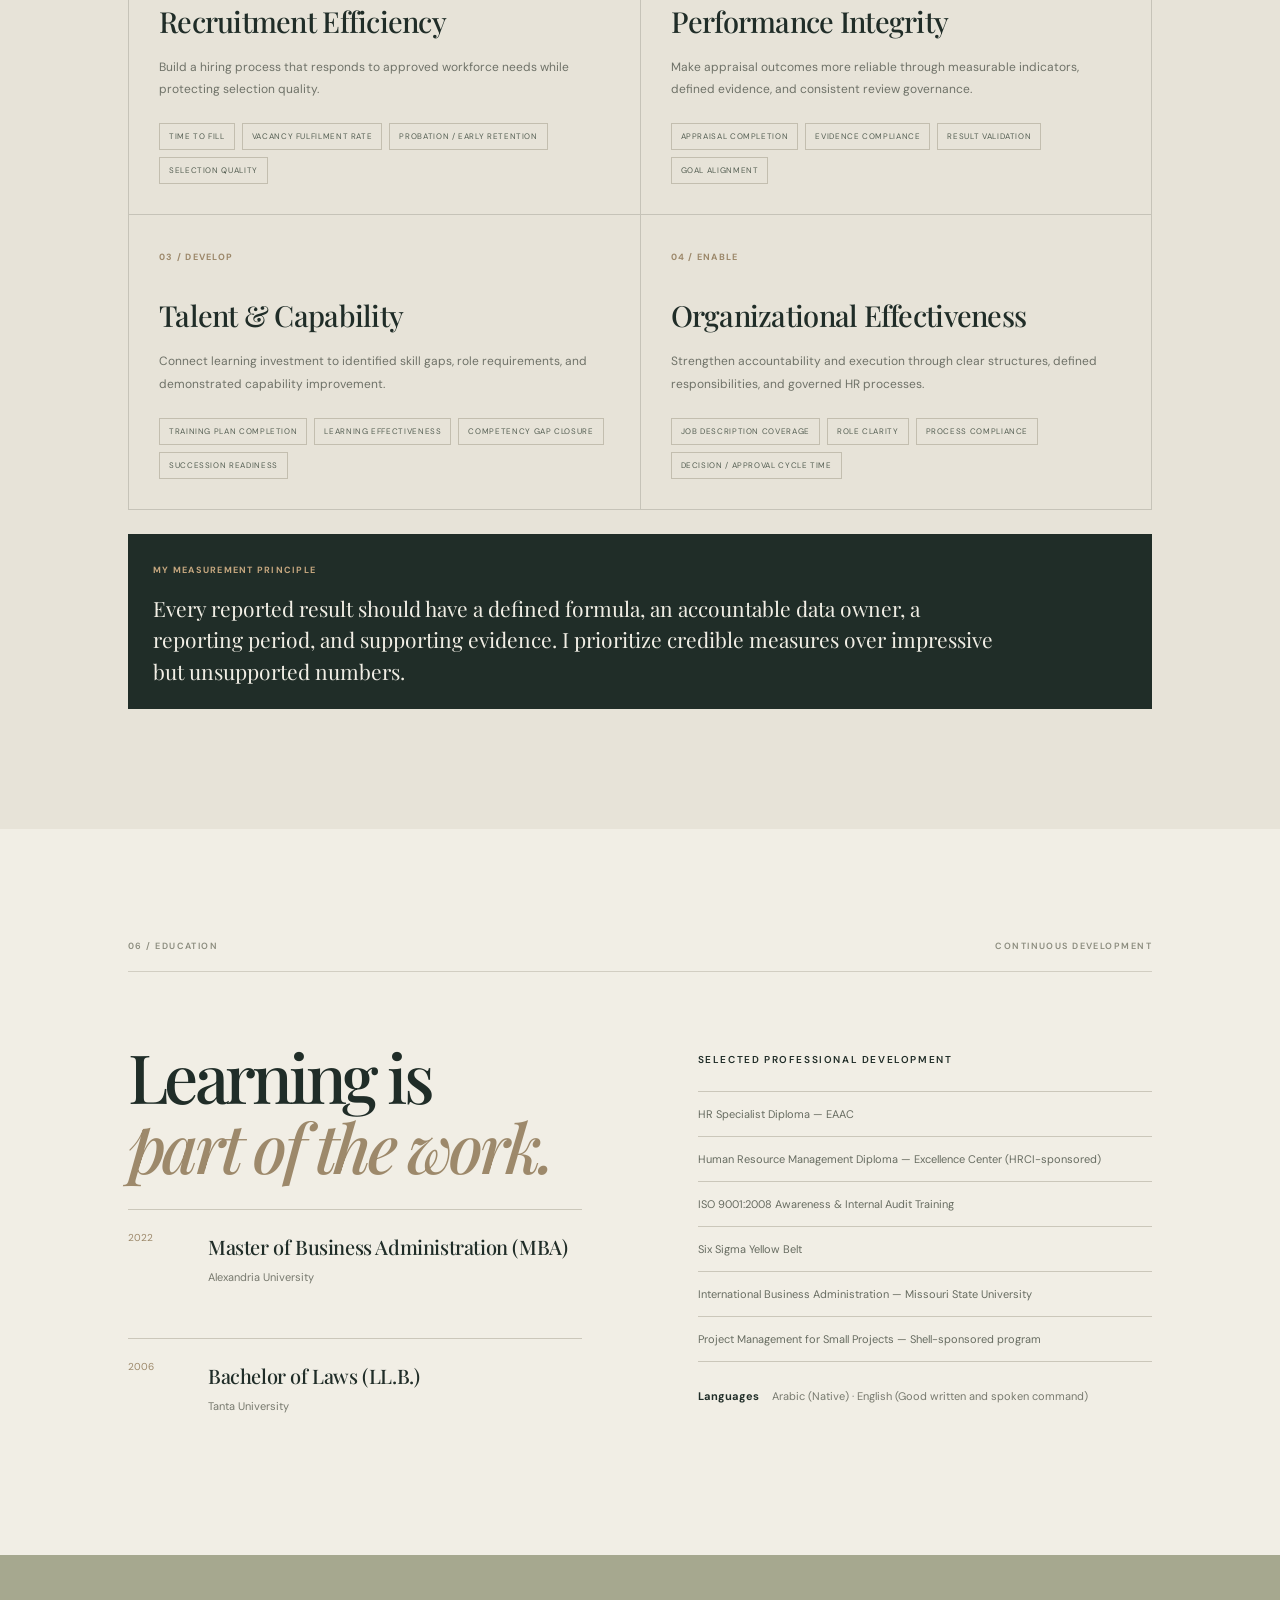
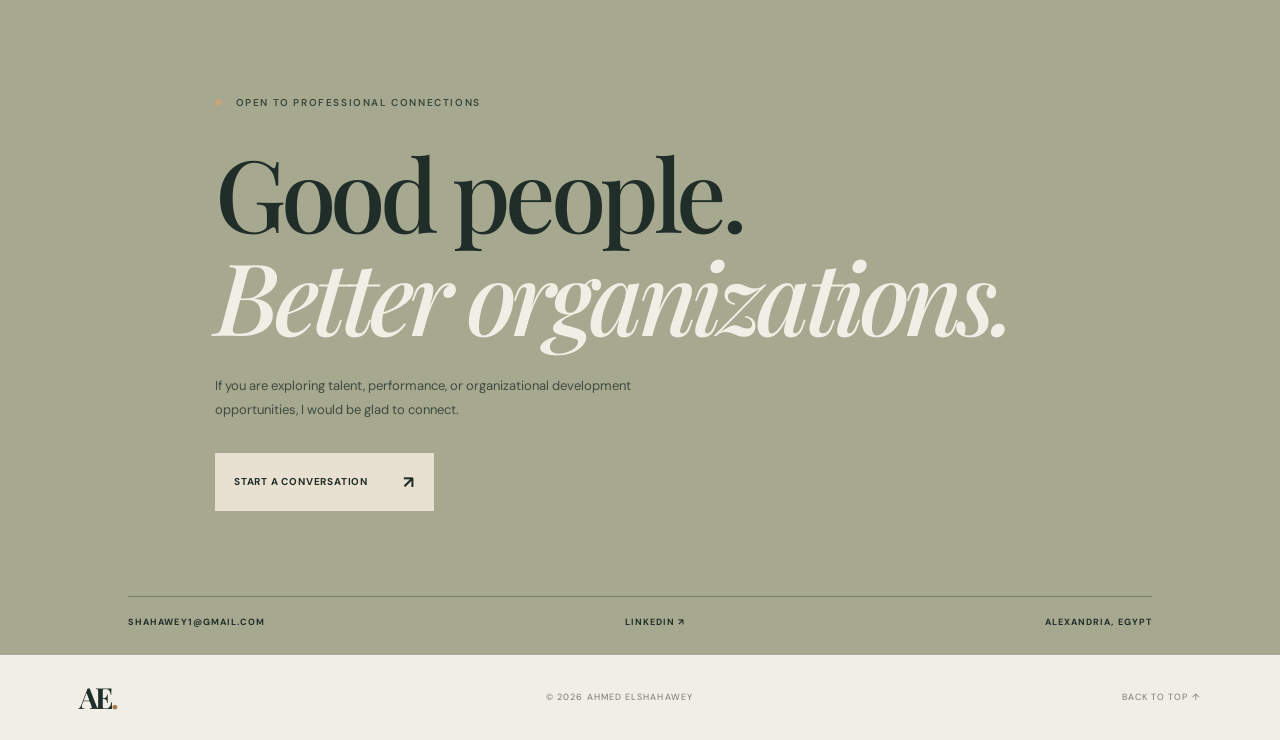
==== commit 50d4c7f6: "Add consistent line icons to portfolio focus areas and expertise" ====
--- a/index.html
+++ b/index.html
@@ -34,9 +34,9 @@
             <a class="button button-outline" href="#about">About me <span>↗</span></a>
           </div>
           <div class="hero-proof" aria-label="Professional focus areas">
-            <div><span class="proof-mark">01</span><div><strong>Talent &amp; Capability</strong><small>Strategy &amp; execution</small></div></div>
-            <div><span class="proof-mark">02</span><div><strong>Performance &amp; Rewards</strong><small>People &amp; results</small></div></div>
-            <div><span class="proof-mark">03</span><div><strong>Organization &amp; Culture</strong><small>Structure &amp; growth</small></div></div>
+            <div><span class="proof-icon"><svg viewBox="0 0 24 24" aria-hidden="true"><path d="M16 21v-2a4 4 0 0 0-4-4H6a4 4 0 0 0-4 4v2"/><circle cx="9" cy="7" r="4"/><path d="M22 21v-2a4 4 0 0 0-3-3.87M16 3.13a4 4 0 0 1 0 7.75"/></svg></span><div><strong>Talent &amp; Capability</strong><small>Strategy &amp; execution</small></div></div>
+            <div><span class="proof-icon"><svg viewBox="0 0 24 24" aria-hidden="true"><path d="M3 3v18h18"/><path d="M8 15V9M13 15V5M18 15v-3"/></svg></span><div><strong>Performance &amp; Rewards</strong><small>People &amp; results</small></div></div>
+            <div><span class="proof-icon"><svg viewBox="0 0 24 24" aria-hidden="true"><path d="m12 3 9 5-9 5-9-5 9-5Z"/><path d="m3 12 9 5 9-5M3 16l9 5 9-5"/></svg></span><div><strong>Organization &amp; Culture</strong><small>Structure &amp; growth</small></div></div>
           </div>
         </div>
         <div class="hero-portrait"><img src="assets/Original%20image.png" alt="Ahmed Elshahawey professional portrait" width="760" height="977" loading="eager" decoding="async"></div>
@@ -81,12 +81,12 @@
       <div class="section-label reveal"><span>03 / EXPERTISE</span><span>WHERE I CREATE VALUE</span></div>
       <h2 class="reveal">Connecting the dots<br><em>across the people agenda.</em></h2>
       <div class="expertise-grid">
-        <article class="expertise-card reveal"><span>01</span><h3>Talent Management<br>& Workforce Planning</h3><p>Workforce requirements, talent practices, and succession planning aligned with organizational priorities.</p></article>
-        <article class="expertise-card reveal"><span>02</span><h3>Organizational<br>Development & Design</h3><p>Organizational needs assessment, structures, job analysis, role clarity, and people processes.</p></article>
-        <article class="expertise-card reveal"><span>03</span><h3>Performance<br>Management</h3><p>KPI-based appraisal, goal setting, performance reviews, feedback, and result assurance.</p></article>
-        <article class="expertise-card reveal"><span>04</span><h3>Talent Acquisition<br>& Selection</h3><p>Recruitment strategy, candidate assessment, selection processes, and manager partnership.</p></article>
-        <article class="expertise-card reveal"><span>05</span><h3>Learning &<br>Development</h3><p>Learning needs analysis, capability-building programs, and training effectiveness follow-up.</p></article>
-        <article class="expertise-card reveal"><span>06</span><h3>Employee Engagement<br>& HR Processes</h3><p>Employee feedback, engagement initiatives, HR policies, and practical process improvement.</p></article>
+        <article class="expertise-card reveal"><span class="expertise-icon"><svg viewBox="0 0 24 24" aria-hidden="true"><circle cx="9" cy="7" r="4"/><path d="M2 21v-2a7 7 0 0 1 14 0v2M19 8v6M22 11h-6"/></svg></span><h3>Talent Management<br>& Workforce Planning</h3><p>Workforce requirements, talent practices, and succession planning aligned with organizational priorities.</p></article>
+        <article class="expertise-card reveal"><span class="expertise-icon"><svg viewBox="0 0 24 24" aria-hidden="true"><path d="M3 21V9l6 3V6l6 3V3h6v18H3Z"/><path d="M7 17h2m3 0h2m3 0h2"/></svg></span><h3>Organizational<br>Development & Design</h3><p>Organizational needs assessment, structures, job analysis, role clarity, and people processes.</p></article>
+        <article class="expertise-card reveal"><span class="expertise-icon"><svg viewBox="0 0 24 24" aria-hidden="true"><path d="M4 21V5l8-3 8 3v16M9 21v-5h6v5M8 8h.01M16 8h.01M8 12h.01M16 12h.01"/></svg></span><h3>Performance<br>Management</h3><p>KPI-based appraisal, goal setting, performance reviews, feedback, and result assurance.</p></article>
+        <article class="expertise-card reveal"><span class="expertise-icon"><svg viewBox="0 0 24 24" aria-hidden="true"><circle cx="10" cy="8" r="5"/><path d="m14 12 7 9-5-2-2 4-4-9"/></svg></span><h3>Talent Acquisition<br>& Selection</h3><p>Recruitment strategy, candidate assessment, selection processes, and manager partnership.</p></article>
+        <article class="expertise-card reveal"><span class="expertise-icon"><svg viewBox="0 0 24 24" aria-hidden="true"><path d="M4 19.5A2.5 2.5 0 0 1 6.5 17H20M6.5 2H20v20H6.5A2.5 2.5 0 0 1 4 19.5v-15A2.5 2.5 0 0 1 6.5 2Z"/><path d="M8 7h8M8 11h8"/></svg></span><h3>Learning &<br>Development</h3><p>Learning needs analysis, capability-building programs, and training effectiveness follow-up.</p></article>
+        <article class="expertise-card reveal"><span class="expertise-icon"><svg viewBox="0 0 24 24" aria-hidden="true"><path d="M16 21v-2a4 4 0 0 0-4-4H6a4 4 0 0 0-4 4v2"/><circle cx="9" cy="7" r="4"/><path d="M19 8v6m3-3h-6"/></svg></span><h3>Employee Engagement<br>& HR Processes</h3><p>Employee feedback, engagement initiatives, HR policies, and practical process improvement.</p></article>
       </div>
     </section>
 
--- a/styles.css
+++ b/styles.css
@@ -158,3 +158,43 @@
 @media (prefers-reduced-motion: reduce) {
   .hero-portrait { opacity: 1; transform: none; }
 }
+
+
+/* Approved original portrait: final override, no fixed-height cropping */
+.hero-portrait {
+  display: block !important;
+  position: relative;
+  width: min(100%, 500px) !important;
+  height: auto !important;
+  max-width: 500px !important;
+  max-height: none !important;
+  min-height: 0 !important;
+  overflow: visible !important;
+  opacity: 1 !important;
+  visibility: visible !important;
+  transform: none !important;
+  align-self: end;
+  justify-self: end;
+  background: transparent !important;
+  z-index: 2;
+}
+.hero-portrait img {
+  display: block !important;
+  width: 100% !important;
+  height: auto !important;
+  max-width: 100%;
+  max-height: 680px !important;
+  object-fit: contain !important;
+  object-position: center bottom !important;
+  filter: drop-shadow(0 16px 24px rgba(0,0,0,.2));
+}
+@media (max-width: 800px) {
+  .hero-grid { grid-template-columns: 1fr !important; gap: 28px !important; }
+  .hero-portrait {
+    width: min(100%, 460px) !important;
+    max-width: 460px !important;
+    justify-self: center !important;
+    align-self: center;
+  }
+  .hero-portrait img { max-height: none !important; }
+}
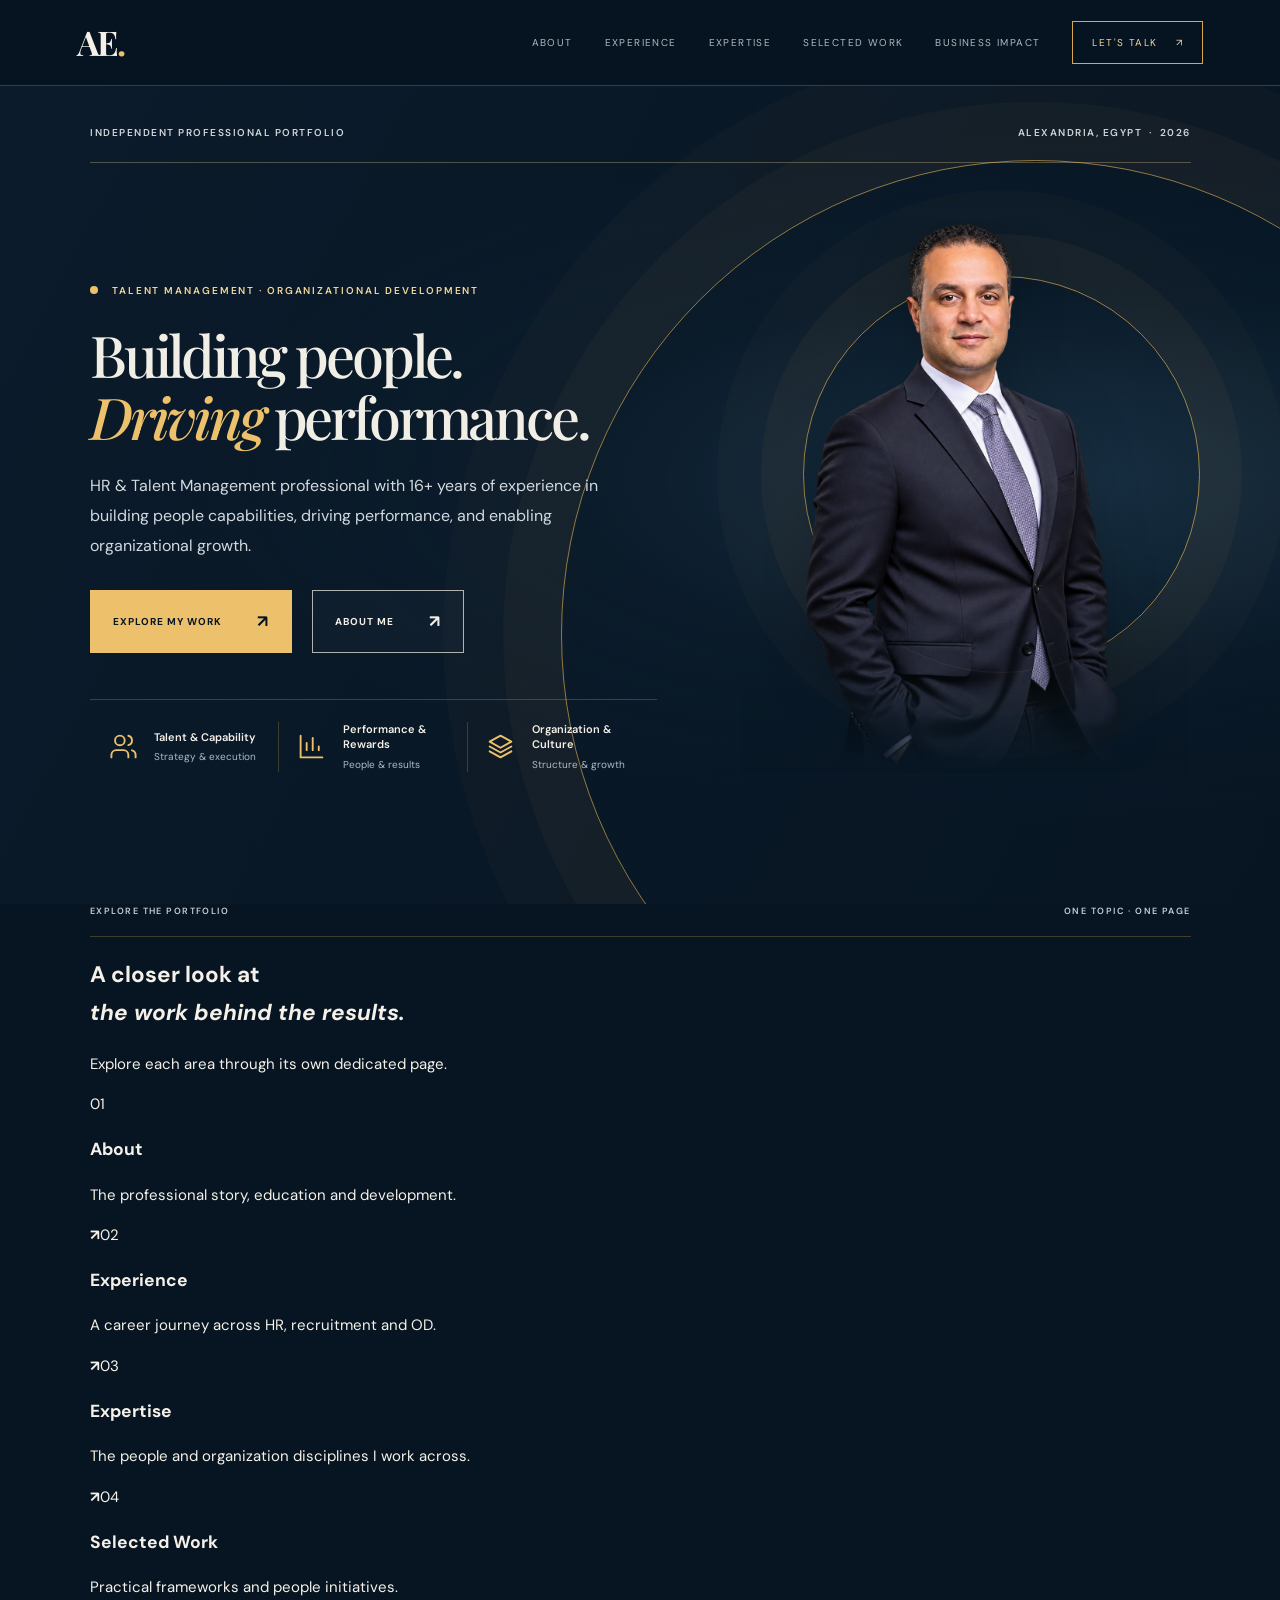
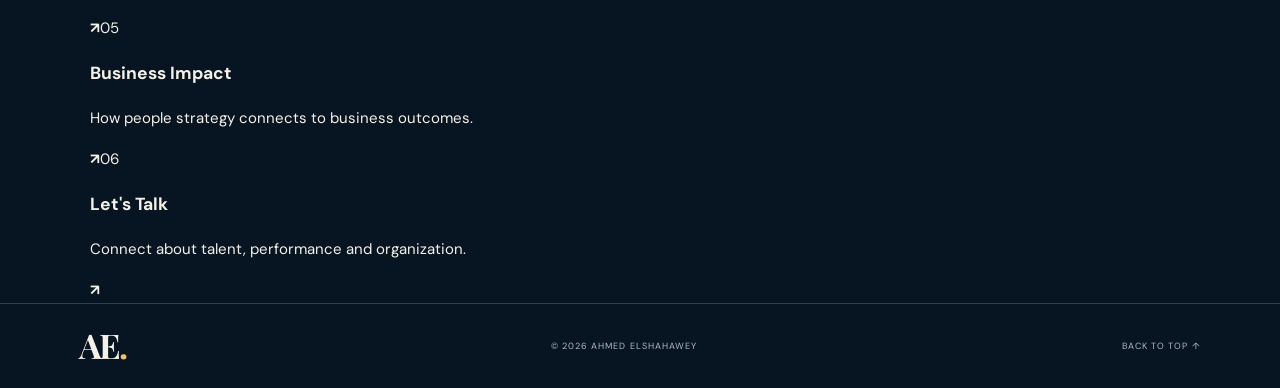
==== commit 7785e5b0: "Convert portfolio home into multi-page navigation" ====
--- a/index.html
+++ b/index.html
@@ -1,28 +1,17 @@
 <!DOCTYPE html>
-<html lang="en">
-<head>
-  <meta charset="UTF-8">
-  <meta name="viewport" content="width=device-width, initial-scale=1.0">
-  <meta name="description" content="Ahmed Elshahawey — Talent Management, Organizational Development and Performance Management professional with 16+ years of HR experience.">
-  <meta name="theme-color" content="#202d28">
-  <title>Ahmed Elshahawey — Talent & Organization</title>
-  <link rel="preconnect" href="https://fonts.googleapis.com">
-  <link rel="preconnect" href="https://fonts.gstatic.com" crossorigin>
-  <link href="https://fonts.googleapis.com/css2?family=DM+Sans:wght@400;500;600;700&family=Playfair+Display:ital,wght@0,500;0,600;0,700;1,500;1,600&display=swap" rel="stylesheet">
-  <link rel="stylesheet" href="styles.css">
-</head>
-<body>
-  <div class="cursor-glow" aria-hidden="true"></div>
-  <header class="site-header">
-    <a class="brand" href="#top" aria-label="Ahmed Elshahawey home">AE<span>.</span></a>
-    <nav class="nav" id="nav">
-      <a href="#about">About</a><a href="#experience">Experience</a><a href="#expertise">Expertise</a><a href="#work">Selected Work</a><a href="#impact">Business Impact</a><a href="#contact" class="nav-contact">Let's talk <span>↗</span></a>
-    </nav>
-    <button class="menu-toggle" id="menuToggle" aria-label="Toggle navigation" aria-expanded="false"><span></span><span></span></button>
-  </header>
-
-  <main id="top">
-    <section class="hero section-wrap">
+<html lang="en"><head>
+<meta charset="UTF-8"><meta name="viewport" content="width=device-width, initial-scale=1.0">
+<meta name="description" content="Ahmed Elshahawey — Talent Management, Organizational Development and Performance Management professional with 16+ years of HR experience."><meta name="theme-color" content="#081a2a">
+<title>Talent & Organization | Ahmed Elshahawey</title>
+<link rel="preconnect" href="https://fonts.googleapis.com"><link rel="preconnect" href="https://fonts.gstatic.com" crossorigin>
+<link href="https://fonts.googleapis.com/css2?family=DM+Sans:wght@400;500;600;700&family=Playfair+Display:ital,wght@0,500;0,600;0,700;1,500;1,600&display=swap" rel="stylesheet">
+<link rel="stylesheet" href="styles.css"></head><body>
+<div class="cursor-glow" aria-hidden="true"></div><header class="site-header">
+  <a class="brand" href="index.html" aria-label="Ahmed Elshahawey home">AE<span>.</span></a>
+  <nav class="nav" id="nav"><a href="about.html">About</a><a href="experience.html">Experience</a><a href="expertise.html">Expertise</a><a href="work.html">Selected Work</a><a href="impact.html">Business Impact</a><a href="contact.html" class="nav-contact">Let's talk <span>↗</span></a></nav>
+  <button class="menu-toggle" id="menuToggle" aria-label="Toggle navigation" aria-expanded="false"><span></span><span></span></button>
+ </header>
+<main id="top"><section class="hero section-wrap">
       <div class="hero-topline reveal"><span>INDEPENDENT PROFESSIONAL PORTFOLIO</span><span>ALEXANDRIA, EGYPT&nbsp; · &nbsp;2026</span></div>
       <div class="hero-grid">
         <div class="hero-copy reveal">
@@ -30,8 +19,8 @@
           <h1><span class="hero-line">Building people.</span><span class="hero-line"><em>Driving</em> performance.</span></h1>
           <p class="hero-intro">HR &amp; Talent Management professional with 16+ years of experience in building people capabilities, driving performance, and enabling organizational growth.</p>
           <div class="hero-actions">
-            <a class="button button-light" href="#work">Explore my work <span>↗</span></a>
-            <a class="button button-outline" href="#about">About me <span>↗</span></a>
+            <a class="button button-light" href="work.html">Explore my work <span>↗</span></a>
+            <a class="button button-outline" href="about.html">About me <span>↗</span></a>
           </div>
           <div class="hero-proof" aria-label="Professional focus areas">
             <div><span class="proof-icon"><svg viewBox="0 0 24 24" aria-hidden="true"><path d="M16 21v-2a4 4 0 0 0-4-4H6a4 4 0 0 0-4 4v2"/><circle cx="9" cy="7" r="4"/><path d="M22 21v-2a4 4 0 0 0-3-3.87M16 3.13a4 4 0 0 1 0 7.75"/></svg></span><div><strong>Talent &amp; Capability</strong><small>Strategy &amp; execution</small></div></div>
@@ -42,117 +31,8 @@
         <div class="hero-portrait"><img src="assets/Original%20image.png" alt="Ahmed Elshahawey professional portrait" width="760" height="977" loading="eager" decoding="async"></div>
       </div>
       <div class="hero-bottom reveal"><span>16+ YEARS OF HR EXPERIENCE</span><span class="scroll-note">SCROLL TO EXPLORE ↓</span></div>
-    </section>
-
-    <section class="intro section-wrap" id="about">
-      <div class="section-label reveal"><span>01 / ABOUT</span><span>A PRACTICAL, BUSINESS-ALIGNED APPROACH</span></div>
-      <div class="intro-grid">
-        <h2 class="reveal">A career shaped by<br><em>people and progress.</em></h2>
-        <div class="intro-text reveal">
-          <p class="large-copy">I am a Talent Management and Organizational Development professional with 16+ years of progressive HR experience.</p>
-          <p>My career has developed across HR operations, talent acquisition, recruitment management, organizational development, performance management, and learning and development — progressing from operational HR roles into recruitment management, OD leadership, and talent management supervision.</p>
-          <p>I partner with business leaders to translate workforce requirements into practical people processes, strengthen KPI-based performance practices, improve organizational effectiveness, and develop employee capabilities.</p>
-          <a class="underlined-link" href="assets/Ahmed-Elshahawey-CV.pdf" target="_blank" rel="noopener">Download full CV <span>↓</span></a>
-        </div>
-      </div>
-      <div class="stat-strip reveal">
-        <div><strong>16<span>+</span></strong><small>Years in HR</small></div>
-        <div><strong>4</strong><small>Organizations</small></div>
-        <div><strong>MBA</strong><small>Alexandria University</small></div>
-        <div><strong>2010<span>—</span></strong><small>Career began</small></div>
-      </div>
-    </section>
-
-    <section class="experience section-wrap" id="experience">
-      <div class="section-label reveal"><span>02 / EXPERIENCE</span><span>CAREER JOURNEY</span></div>
-      <div class="section-heading-row reveal"><h2>Experience with<br><em>evolving perspective.</em></h2><p>From hands-on HR operations to talent, performance, and organizational development.</p></div>
-      <div class="timeline">
-        <article class="timeline-item reveal"><div class="timeline-date">FEB 2025 — PRESENT</div><div class="timeline-body"><p class="role-org">AK-GROUP (AKG) <span>· ALEXANDRIA, EGYPT</span></p><h3>Talent Management Supervisor</h3><ul><li>Coordinate recruitment strategies and hiring processes across organizational levels.</li><li>Assess learning needs, coordinate capability-building programs, and monitor training effectiveness.</li><li>Manage performance appraisal activities, including goal setting, review coordination, and manager guidance.</li><li>Support organizational structure, engagement, and succession planning initiatives.</li><li>Contribute to KPI definition and validation, data-source and evidence requirements, and appraisal result assurance.</li></ul></div></article>
-        <article class="timeline-item reveal"><div class="timeline-date">JAN 2020 — JAN 2025</div><div class="timeline-body"><p class="role-org">FATHALLAH MARKETS</p><h3>Organization Development Section Head</h3><ul><li>Evaluated organizational development needs across operating, business, and functional units.</li><li>Led the design and implementation of OD programs, policies, and strategies aligned with business requirements.</li><li>Advised management on organizational, performance, and leadership matters.</li><li>Managed performance appraisal and feedback programs and coached managers on objective setting and review discussions.</li></ul></div></article>
-        <article class="timeline-item reveal"><div class="timeline-date">MAR 2015 — DEC 2019</div><div class="timeline-body"><p class="role-org">FATHALLAH MARKETS</p><h3>Recruitment Manager</h3><ul><li>Managed recruitment from vacancy identification and candidate screening through interviews, reference checks, and selection.</li><li>Aligned hiring priorities and candidate qualifications with manpower plans and job requirements.</li><li>Maintained recruitment databases and coordinated selection activities across branches.</li></ul></div></article>
-        <article class="timeline-item reveal"><div class="timeline-date">JUL 2013 — FEB 2015</div><div class="timeline-body"><p class="role-org">FATHALLAH MARKETS</p><h3>HR Supervisor</h3><p>Supported organizational structure reviews, manpower planning, employee movements, HR reporting, ERP data, and appraisal coordination.</p></div></article>
-        <article class="timeline-item reveal"><div class="timeline-date">JUN 2012 — JUN 2013</div><div class="timeline-body"><p class="role-org">FATHALLAH MARKETS</p><h3>Personnel Specialist</h3><p>Supported job documentation, recruitment procedures, attendance, leave, overtime, payroll records, and KPI-based appraisal documentation.</p></div></article>
-        <article class="timeline-item reveal"><div class="timeline-date">FEB 2012 — APR 2012</div><div class="timeline-body"><p class="role-org">MEDITERRANEAN TEXTILE COMPANY (MTC)</p><h3>HR Specialist</h3><p>Maintained workforce and attendance records, processed new-hire documentation, and prepared daily workforce reports.</p></div></article>
-        <article class="timeline-item reveal"><div class="timeline-date">JUN 2010 — JAN 2012</div><div class="timeline-body"><p class="role-org">SMART BUSINESS SOLUTIONS</p><h3>HR Specialist</h3><p>Supported training needs analysis, training plans and evaluation, recruitment documentation, and training coordination.</p></div></article>
-      </div>
-    </section>
-
-    <section class="expertise section-wrap" id="expertise">
-      <div class="section-label reveal"><span>03 / EXPERTISE</span><span>WHERE I CREATE VALUE</span></div>
-      <h2 class="reveal">Connecting the dots<br><em>across the people agenda.</em></h2>
-      <div class="expertise-grid">
-        <article class="expertise-card reveal"><span class="expertise-icon"><svg viewBox="0 0 24 24" aria-hidden="true"><circle cx="9" cy="7" r="4"/><path d="M2 21v-2a7 7 0 0 1 14 0v2M19 8v6M22 11h-6"/></svg></span><h3>Talent Management<br>& Workforce Planning</h3><p>Workforce requirements, talent practices, and succession planning aligned with organizational priorities.</p></article>
-        <article class="expertise-card reveal"><span class="expertise-icon"><svg viewBox="0 0 24 24" aria-hidden="true"><path d="M3 21V9l6 3V6l6 3V3h6v18H3Z"/><path d="M7 17h2m3 0h2m3 0h2"/></svg></span><h3>Organizational<br>Development & Design</h3><p>Organizational needs assessment, structures, job analysis, role clarity, and people processes.</p></article>
-        <article class="expertise-card reveal"><span class="expertise-icon"><svg viewBox="0 0 24 24" aria-hidden="true"><path d="M4 21V5l8-3 8 3v16M9 21v-5h6v5M8 8h.01M16 8h.01M8 12h.01M16 12h.01"/></svg></span><h3>Performance<br>Management</h3><p>KPI-based appraisal, goal setting, performance reviews, feedback, and result assurance.</p></article>
-        <article class="expertise-card reveal"><span class="expertise-icon"><svg viewBox="0 0 24 24" aria-hidden="true"><circle cx="10" cy="8" r="5"/><path d="m14 12 7 9-5-2-2 4-4-9"/></svg></span><h3>Talent Acquisition<br>& Selection</h3><p>Recruitment strategy, candidate assessment, selection processes, and manager partnership.</p></article>
-        <article class="expertise-card reveal"><span class="expertise-icon"><svg viewBox="0 0 24 24" aria-hidden="true"><path d="M4 19.5A2.5 2.5 0 0 1 6.5 17H20M6.5 2H20v20H6.5A2.5 2.5 0 0 1 4 19.5v-15A2.5 2.5 0 0 1 6.5 2Z"/><path d="M8 7h8M8 11h8"/></svg></span><h3>Learning &<br>Development</h3><p>Learning needs analysis, capability-building programs, and training effectiveness follow-up.</p></article>
-        <article class="expertise-card reveal"><span class="expertise-icon"><svg viewBox="0 0 24 24" aria-hidden="true"><path d="M16 21v-2a4 4 0 0 0-4-4H6a4 4 0 0 0-4 4v2"/><circle cx="9" cy="7" r="4"/><path d="M19 8v6m3-3h-6"/></svg></span><h3>Employee Engagement<br>& HR Processes</h3><p>Employee feedback, engagement initiatives, HR policies, and practical process improvement.</p></article>
-      </div>
-    </section>
-
-    <section class="work section-wrap" id="work">
-      <div class="section-label reveal"><span>04 / SELECTED WORK</span><span>PEOPLE STRATEGY IN PRACTICE</span></div>
-      <div class="section-heading-row reveal"><h2>From HR priorities<br>to <em>business practice.</em></h2><p>Selected professional case studies showing how I structure people challenges into practical frameworks, governance, and measurable review processes. Examples are presented without confidential employer information.</p></div>
-      <div class="case-grid">
-        <article class="case-card reveal">
-          <div class="case-top"><span>01 / PERFORMANCE</span><span>PEOPLE · PERFORMANCE · EVIDENCE</span></div>
-          <h3>Building a KPI-Based Performance Management Framework</h3>
-          <p class="case-lead">Moving performance reviews beyond subjective ratings toward clear expectations, evidence-based measurement, and consistent review practices.</p>
-          <div class="case-detail"><span>THE APPROACH</span><p>Structure role-relevant KPIs and behavioral competencies, clarify measurement methods and data sources, define review responsibilities, and introduce validation checks for appraisal results.</p></div>
-          <div class="case-detail"><span>KEY DELIVERABLES</span><p>KPI libraries and forms · rating guidance · evidence requirements · review-cycle governance · result assurance checks · manager awareness materials.</p></div>
-          <div class="case-value"><span>BUSINESS VALUE</span><p>A more transparent and consistent basis for performance conversations, development decisions, and management reporting.</p></div>
-        </article>
-        <article class="case-card reveal">
-          <div class="case-top"><span>02 / TALENT</span><span>ACQUISITION · DEVELOPMENT · SUCCESSION</span></div>
-          <h3>Connecting Talent Acquisition with Employee Development</h3>
-          <p class="case-lead">Bringing recruitment, onboarding, learning, performance feedback, and succession support into a connected talent-management approach.</p>
-          <div class="case-detail"><span>THE APPROACH</span><p>Align manpower needs and job requirements with structured candidate assessment; support onboarding follow-up; identify learning needs; and use performance and competency insights to inform development priorities.</p></div>
-          <div class="case-detail"><span>KEY DELIVERABLES</span><p>Recruitment workflow and interview assessment tools · onboarding checkpoints · training-needs inputs · development plans · competency and succession support.</p></div>
-          <div class="case-value"><span>BUSINESS VALUE</span><p>Clearer talent decisions and a more deliberate connection between hiring, capability building, and internal talent readiness.</p></div>
-        </article>
-        <article class="case-card reveal">
-          <div class="case-top"><span>03 / ORGANIZATION</span><span>STRUCTURE · ROLE CLARITY · GOVERNANCE</span></div>
-          <h3>Strengthening Organizational Design and HR Governance</h3>
-          <p class="case-lead">Supporting organizational effectiveness by clarifying responsibilities, aligning roles, and making HR processes easier to execute and govern.</p>
-          <div class="case-detail"><span>THE APPROACH</span><p>Review organizational requirements, support structure and job-description alignment, define process ownership, and distinguish local execution from group-level standards, validation, and approval.</p></div>
-          <div class="case-detail"><span>KEY DELIVERABLES</span><p>Organization and role reviews · job-description alignment · process maps and SOP responsibilities · HR governance and approval frameworks.</p></div>
-          <div class="case-value"><span>BUSINESS VALUE</span><p>Stronger role clarity, more consistent process execution, and clearer accountability across teams and organizational levels.</p></div>
-        </article>
-      </div>
-      <p class="case-note reveal">These case studies describe the nature of my professional work. Quantified outcomes can be added when validated figures are available and approved for public disclosure.</p>
-    </section>
-
-    <section class="impact section-wrap" id="impact">
-      <div class="section-label reveal"><span>05 / BUSINESS IMPACT</span><span>HOW HR CONTRIBUTES TO BUSINESS RESULTS</span></div>
-      <div class="section-heading-row reveal"><h2>People strategy,<br><em>measured in outcomes.</em></h2><p>I approach HR effectiveness through clear operational and people indicators. The measures below show how I evaluate impact; they are measurement priorities, not claims of achieved results.</p></div>
-      <div class="impact-grid">
-        <article class="impact-card reveal"><span class="impact-index">01 / ATTRACT</span><h3>Recruitment Efficiency</h3><p>Build a hiring process that responds to approved workforce needs while protecting selection quality.</p><div class="impact-measures"><span>TIME TO FILL</span><span>VACANCY FULFILMENT RATE</span><span>PROBATION / EARLY RETENTION</span><span>SELECTION QUALITY</span></div></article>
-        <article class="impact-card reveal"><span class="impact-index">02 / PERFORM</span><h3>Performance Integrity</h3><p>Make appraisal outcomes more reliable through measurable indicators, defined evidence, and consistent review governance.</p><div class="impact-measures"><span>APPRAISAL COMPLETION</span><span>EVIDENCE COMPLIANCE</span><span>RESULT VALIDATION</span><span>GOAL ALIGNMENT</span></div></article>
-        <article class="impact-card reveal"><span class="impact-index">03 / DEVELOP</span><h3>Talent & Capability</h3><p>Connect learning investment to identified skill gaps, role requirements, and demonstrated capability improvement.</p><div class="impact-measures"><span>TRAINING PLAN COMPLETION</span><span>LEARNING EFFECTIVENESS</span><span>COMPETENCY GAP CLOSURE</span><span>SUCCESSION READINESS</span></div></article>
-        <article class="impact-card reveal"><span class="impact-index">04 / ENABLE</span><h3>Organizational Effectiveness</h3><p>Strengthen accountability and execution through clear structures, defined responsibilities, and governed HR processes.</p><div class="impact-measures"><span>JOB DESCRIPTION COVERAGE</span><span>ROLE CLARITY</span><span>PROCESS COMPLIANCE</span><span>DECISION / APPROVAL CYCLE TIME</span></div></article>
-      </div>
-      <div class="impact-principle reveal"><span>MY MEASUREMENT PRINCIPLE</span><p>Every reported result should have a defined formula, an accountable data owner, a reporting period, and supporting evidence. I prioritize credible measures over impressive but unsupported numbers.</p></div>
-    </section>
-
-    <section class="education section-wrap">
-      <div class="section-label reveal"><span>06 / EDUCATION</span><span>CONTINUOUS DEVELOPMENT</span></div>
-      <div class="education-grid">
-        <div class="reveal"><h2>Learning is<br><em>part of the work.</em></h2><div class="education-entry"><span>2022</span><div><h3>Master of Business Administration (MBA)</h3><p>Alexandria University</p></div></div><div class="education-entry"><span>2006</span><div><h3>Bachelor of Laws (LL.B.)</h3><p>Tanta University</p></div></div></div>
-        <div class="reveal"><p class="eyebrow">SELECTED PROFESSIONAL DEVELOPMENT</p><ul class="training-list"><li>HR Specialist Diploma — EAAC</li><li>Human Resource Management Diploma — Excellence Center (HRCI-sponsored)</li><li>ISO 9001:2008 Awareness & Internal Audit Training</li><li>Six Sigma Yellow Belt</li><li>International Business Administration — Missouri State University</li><li>Project Management for Small Projects — Shell-sponsored program</li></ul><p class="language-note"><strong>Languages</strong> Arabic (Native) · English (Good written and spoken command)</p></div>
-      </div>
-    </section>
-
-    <section class="contact section-wrap" id="contact">
-      <div class="contact-inner reveal">
-        <p class="eyebrow"><i></i> OPEN TO PROFESSIONAL CONNECTIONS</p>
-        <h2>Good people.<br><em>Better organizations.</em></h2>
-        <p class="contact-copy">If you are exploring talent, performance, or organizational development opportunities, I would be glad to connect.</p>
-        <a class="button button-light" href="mailto:shahawey1@gmail.com">Start a conversation <span>↗</span></a>
-      </div>
-      <div class="contact-meta"><a href="mailto:shahawey1@gmail.com">SHAHAWEY1@GMAIL.COM</a><a href="https://www.linkedin.com/in/ahmedelshahaweytalentmanagement/" target="_blank" rel="noopener">LINKEDIN ↗</a><span>ALEXANDRIA, EGYPT</span></div>
-    </section>
-  </main>
-  <footer class="footer"><a class="brand" href="#top">AE<span>.</span></a><span>© 2026 AHMED ELSHAHAWEY</span><a href="#top">BACK TO TOP ↑</a></footer>
-  <script src="script.js"></script>
-</body>
-</html>+    </section><section class="portfolio-directory section-wrap">
+ <div class="section-label reveal"><span>EXPLORE THE PORTFOLIO</span><span>ONE TOPIC · ONE PAGE</span></div>
+ <div class="directory-heading"><h2 class="reveal">A closer look at<br><em>the work behind the results.</em></h2><p class="reveal">Explore each area through its own dedicated page.</p></div>
+ <div class="directory-grid"><a class="directory-card reveal" href="about.html"><span>01</span><div><h3>About</h3><p>The professional story, education and development.</p></div><b>↗</b></a><a class="directory-card reveal" href="experience.html"><span>02</span><div><h3>Experience</h3><p>A career journey across HR, recruitment and OD.</p></div><b>↗</b></a><a class="directory-card reveal" href="expertise.html"><span>03</span><div><h3>Expertise</h3><p>The people and organization disciplines I work across.</p></div><b>↗</b></a><a class="directory-card reveal" href="work.html"><span>04</span><div><h3>Selected Work</h3><p>Practical frameworks and people initiatives.</p></div><b>↗</b></a><a class="directory-card reveal" href="impact.html"><span>05</span><div><h3>Business Impact</h3><p>How people strategy connects to business outcomes.</p></div><b>↗</b></a><a class="directory-card reveal" href="contact.html"><span>06</span><div><h3>Let's Talk</h3><p>Connect about talent, performance and organization.</p></div><b>↗</b></a></div>
+ </section></main><footer class="footer"><a class="brand" href="index.html">AE<span>.</span></a><span>© 2026 AHMED ELSHAHAWEY</span><a href="#top">BACK TO TOP ↑</a></footer><script src="script.js"></script></body></html>
--- a/styles.css
+++ b/styles.css
@@ -198,3 +198,593 @@
   }
   .hero-portrait img { max-height: none !important; }
 }
+
+
+/* =========================================================
+   DARK NAVY + GOLD DESIGN SYSTEM — unified visual pass
+   ========================================================= */
+:root{
+  --navy-950:#071522;
+  --navy-900:#0b1b2b;
+  --navy-850:#102438;
+  --navy-800:#142b40;
+  --navy-700:#1b3850;
+  --gold-500:#d6a84f;
+  --gold-400:#edc16c;
+  --gold-300:#f3d89e;
+  --ivory:#f5f1e8;
+  --muted:#b7c0c8;
+  --line:rgba(213,168,79,.28);
+}
+html{background:var(--navy-950);scroll-padding-top:90px}
+body{background:var(--navy-950);color:var(--ivory);font-size:15px;line-height:1.7}
+.site-header{
+  height:86px;padding:0 clamp(28px,6vw,92px);
+  background:rgba(7,21,34,.97);color:var(--ivory);
+  border-bottom:1px solid var(--line);backdrop-filter:blur(14px)
+}
+.brand{color:var(--ivory);font-size:34px}
+.brand span{color:var(--gold-400)}
+.nav{gap:clamp(16px,2.5vw,38px);font-size:10px;letter-spacing:.14em}
+.nav a{color:#d8dce0;opacity:.82}
+.nav a:hover{color:var(--gold-300);opacity:1}
+.nav-contact{border:1px solid var(--gold-500);padding:12px 19px;color:var(--gold-300)!important}
+.nav-contact:hover{background:var(--gold-500);color:var(--navy-950)!important}
+.menu-toggle span{background:var(--ivory)}
+.section-wrap{padding-left:clamp(28px,7vw,112px);padding-right:clamp(28px,7vw,112px)}
+.hero{
+  position:relative;isolation:isolate;overflow:hidden;
+  min-height:810px;padding-top:38px;padding-bottom:30px;
+  background:
+    radial-gradient(ellipse at 82% 48%,rgba(36,67,89,.58) 0%,rgba(17,42,62,.18) 32%,transparent 57%),
+    linear-gradient(118deg,var(--navy-900) 0%,var(--navy-950) 100%);
+}
+.hero:before,.hero:after{content:"";position:absolute;pointer-events:none;z-index:-1;border-radius:50%}
+.hero:before{
+  width:min(74vw,980px);aspect-ratio:1;right:-18%;top:9%;
+  border:1px solid rgba(214,168,79,.68);
+  box-shadow:0 0 0 58px rgba(214,168,79,.035),0 0 0 118px rgba(214,168,79,.025);
+}
+.hero:after{
+  width:min(52vw,680px);aspect-ratio:1;right:-2%;bottom:-62%;
+  background:linear-gradient(145deg,rgba(31,63,83,.78),rgba(10,26,41,.12));
+  border:1px solid rgba(214,168,79,.18);
+}
+.hero-topline,.hero-bottom{position:relative;z-index:2;color:#d0d5d8;border-color:rgba(232,202,144,.32)}
+.hero-topline{padding-bottom:21px;font-size:10px}
+.hero-grid{
+  position:relative;z-index:1;grid-template-columns:minmax(0,1.12fr) minmax(330px,.88fr);
+  align-items:center;gap:clamp(20px,3vw,54px);padding:clamp(70px,8vw,118px) 0 64px
+}
+.hero-copy{position:relative;z-index:3;max-width:780px}
+.eyebrow{color:var(--gold-300);font-size:10px;letter-spacing:.19em}
+.eyebrow i{background:var(--gold-400);width:8px;height:8px}
+.hero h1{font-size:clamp(52px,6.3vw,92px);line-height:1.02;letter-spacing:-.06em;margin:28px 0 25px}
+.hero h1 em{color:var(--gold-400)}
+.hero-intro{max-width:600px;color:#d2d9df;font-size:16px;line-height:1.85}
+.hero-actions{gap:22px;margin-top:34px}
+.button{padding:16px 22px;font-size:10px;letter-spacing:.1em}
+.button-light{background:var(--gold-400);color:var(--navy-950);border:1px solid var(--gold-400)}
+.button-light:hover{background:var(--gold-300)}
+.button-outline{border:1px solid rgba(245,241,232,.7);color:var(--ivory);background:rgba(255,255,255,.025)}
+.button-outline:hover{border-color:var(--gold-400);color:var(--gold-300)}
+.hero-proof{
+  display:grid;grid-template-columns:repeat(3,minmax(0,1fr));gap:0;
+  max-width:660px;margin-top:68px;border-top:1px solid rgba(214,168,79,.28);
+  padding-top:22px
+}
+.hero-proof>div{display:flex;align-items:center;gap:13px;min-width:0;padding:0 18px;border-right:1px solid rgba(214,168,79,.25)}
+.hero-proof>div:first-child{padding-left:0}
+.hero-proof>div:last-child{border-right:0;padding-right:0}
+.proof-icon{width:38px;height:38px;flex:0 0 38px;display:grid;place-items:center;color:var(--gold-400)}
+.proof-icon svg,.expertise-icon svg{width:29px;height:29px;fill:none;stroke:currentColor;stroke-width:1.55;stroke-linecap:round;stroke-linejoin:round}
+.hero-proof strong{display:block;color:var(--ivory);font-size:11px;line-height:1.4;font-weight:600}
+.hero-proof small{display:block;color:#aebbc5;font-size:10px;line-height:1.5;margin-top:4px}
+.hero-portrait{
+  width:min(100%,540px)!important;max-width:540px!important;
+  justify-self:end;align-self:end;position:relative;z-index:2;
+  margin:0 -1.5vw -30px 0
+}
+.hero-portrait:before{
+  content:"";position:absolute;z-index:-1;width:92%;aspect-ratio:1;border-radius:50%;
+  right:-5%;top:10%;border:1px solid rgba(214,168,79,.72);
+  box-shadow:0 0 0 42px rgba(214,168,79,.045),0 0 0 86px rgba(214,168,79,.025)
+}
+.hero-portrait img{
+  width:100%!important;height:auto!important;max-height:700px!important;
+  object-fit:contain!important;object-position:center bottom!important;
+  filter:drop-shadow(0 22px 36px rgba(0,0,0,.34))
+}
+.hero-bottom{padding-top:18px;font-size:9px;letter-spacing:.16em}
+.scroll-note{color:var(--gold-300)}
+/* Consistent dark surfaces and gold details throughout the portfolio */
+.intro,.expertise,.education{background:var(--navy-900);color:var(--ivory)}
+.experience,.impact{background:var(--navy-850);color:var(--ivory)}
+.work{background:var(--navy-950);color:var(--ivory)}
+.contact{background:linear-gradient(120deg,#142b40,#0b1b2b);color:var(--ivory)}
+.section-label{color:#c4cdd4;border-color:var(--line)}
+.section-heading-row>p,.intro-text p:not(.large-copy),.timeline-body p:not(.role-org),.timeline-body li,
+.expertise-card p,.impact-card>p,.education-entry p,.training-list li,.language-note{
+  color:var(--muted)
+}
+.intro h2 em,.experience h2 em,.expertise h2 em,.work h2 em,.education h2 em,.contact h2 em{color:var(--gold-400)}
+.large-copy{color:#e8e3d9}
+.stat-strip,.timeline,.expertise-grid,.impact-grid,.education-entry,.training-list{border-color:var(--line)}
+.stat-strip div{border-color:var(--line)}
+.stat-strip strong{color:var(--ivory)}
+.stat-strip strong span,.stat-strip small,.timeline-date,.role-org,.work-type,.education-entry>span{color:var(--gold-400)}
+.experience .section-heading-row>p,.work .section-heading-row>p{color:#b7c2cb}
+.timeline-item{border-color:var(--line)}
+.timeline h3,.expertise-card h3,.work-item h3,.education-entry h3,.impact-card h3{color:var(--ivory)}
+.role-org span{color:#9daebb}
+.expertise-grid,.impact-grid{border-top-color:var(--line);border-left-color:var(--line)}
+.expertise-card,.impact-card{border-right-color:var(--line);border-bottom-color:var(--line);background:rgba(255,255,255,.018)}
+.expertise-card:hover{background:rgba(214,168,79,.075)}
+.expertise-card>span:not(.expertise-icon){color:var(--gold-400)}
+.expertise-icon{display:grid;place-items:center;width:42px;height:42px;color:var(--gold-400);margin-bottom:23px}
+.expertise-icon svg{width:31px;height:31px}
+.expertise-card h3{margin:0 0 12px;font-size:24px}
+.work .section-label{color:#c5cdd3;border-color:var(--line)}
+.case-card{border-color:var(--line);background:rgba(255,255,255,.018)}
+.case-card:hover{background:rgba(214,168,79,.055);border-color:rgba(214,168,79,.65)}
+.case-top,.case-detail>span,.case-value>span,.impact-index,.impact-principle>span{color:var(--gold-400)}
+.case-lead,.case-detail p,.case-value p,.case-note{color:#bdc7cf}
+.case-detail{border-color:var(--line)}
+.case-value{background:rgba(214,168,79,.09)}
+.impact .section-label{border-color:var(--line)}
+.impact-measures span{border-color:rgba(214,168,79,.34);color:#e2d0a8;background:rgba(214,168,79,.045)}
+.impact-principle{background:linear-gradient(110deg,#1a3850,#0b1b2b);border:1px solid var(--line)}
+.impact-principle p{color:var(--ivory)}
+.underlined-link{border-color:var(--gold-400);color:var(--gold-300)}
+.training-list li{border-color:var(--line)}
+.language-note strong{color:var(--gold-300)}
+.contact .eyebrow{color:var(--gold-300)}
+.contact-copy{color:#c4cdd4}
+.contact-meta{border-color:var(--line);color:#d4dbe0}
+.contact-meta a:hover,.footer a:hover{color:var(--gold-300)}
+.footer{background:var(--navy-950);color:#aebbc5;border-top:1px solid var(--line)}
+.footer .brand{color:var(--ivory)}
+/* spacing rhythm */
+.intro{padding-top:clamp(82px,9vw,128px);padding-bottom:clamp(82px,9vw,118px)}
+.experience,.work,.impact{padding-top:clamp(82px,9vw,118px);padding-bottom:clamp(86px,9vw,122px)}
+.expertise,.education{padding-top:clamp(82px,9vw,118px);padding-bottom:clamp(86px,9vw,122px)}
+.intro-grid,.education-grid{gap:clamp(38px,8vw,120px)}
+.section-heading-row{gap:clamp(28px,5vw,70px)}
+/* mobile balance */
+@media(max-width:900px){
+ .hero{min-height:0;padding-top:28px}
+ .hero-grid{grid-template-columns:1fr;gap:34px;padding:58px 0 38px}
+ .hero-copy{max-width:100%}
+ .hero h1{font-size:clamp(48px,9vw,76px)}
+ .hero-portrait{width:min(100%,470px)!important;max-width:470px!important;margin:0 auto -18px!important;align-self:center}
+ .hero-portrait img{max-height:none!important}
+ .hero:before{width:100vw;right:-32%;top:35%}
+ .hero:after{width:80vw;right:-20%;bottom:-25%}
+ .hero-proof{max-width:100%;margin-top:42px}
+ .nav{background:var(--navy-900);border-color:var(--line)}
+ .nav a{color:var(--ivory)}
+ .menu-toggle span{background:var(--ivory)}
+}
+@media(max-width:560px){
+ .hero-proof{grid-template-columns:1fr;gap:15px}
+ .hero-proof>div,.hero-proof>div:first-child,.hero-proof>div:last-child{padding:0;border:0}
+ .hero-proof>div{border-bottom:1px solid rgba(214,168,79,.2);padding-bottom:13px}
+ .hero-proof>div:last-child{border-bottom:0;padding-bottom:0}
+ .hero-topline{font-size:8px;letter-spacing:.1em}
+ .hero h1{font-size:clamp(42px,10vw,58px)}
+ .hero-intro{font-size:14px}
+ .hero-actions{gap:12px}
+ .button{gap:18px;padding:14px 16px}
+ .contact-meta{font-size:8px}
+}
+/* avoid reveal animation hiding the main hero content */
+.hero .hero-topline,.hero .hero-copy{opacity:1;transform:none}
+
+
+/* HERO refinement — clear text/photo separation and aligned content */
+.hero-grid{
+  grid-template-columns:minmax(0,1.02fr) minmax(320px,.98fr);
+  column-gap:clamp(42px,6vw,96px);
+  align-items:center;
+}
+.hero-copy{
+  width:100%;
+  max-width:680px;
+  min-width:0;
+  justify-self:start;
+}
+.hero h1{
+  max-width:100%;
+  font-size:clamp(46px,5.35vw,78px);
+  line-height:1.045;
+  letter-spacing:-.058em;
+  margin:24px 0 22px;
+}
+.hero h1 .hero-line{display:block}
+.hero-intro{
+  max-width:560px;
+  margin-right:24px;
+  font-size:15px;
+  line-height:1.8;
+}
+.hero-actions{margin-top:30px;gap:22px}
+.hero-proof{
+  width:100%;
+  max-width:630px;
+  margin-top:52px;
+}
+.hero-proof>div{gap:10px;padding-left:14px;padding-right:14px}
+.hero-proof strong{font-size:10px}
+.hero-proof small{font-size:9px}
+.hero-portrait{
+  width:min(100%,490px)!important;
+  max-width:490px!important;
+  justify-self:end;
+  margin:0 -0.5vw -24px 0;
+}
+@media(min-width:901px){
+  .hero-grid{grid-template-columns:minmax(0,1.04fr) minmax(320px,.96fr)}
+  .hero-copy{max-width:660px}
+  .hero h1{font-size:clamp(46px,5.15vw,74px)}
+}
+@media(min-width:901px) and (max-width:1180px){
+  .hero-grid{column-gap:38px;grid-template-columns:minmax(0,1.05fr) minmax(285px,.95fr)}
+  .hero h1{font-size:clamp(43px,4.9vw,58px)}
+  .hero-proof{margin-top:38px}
+}
+@media(max-width:900px){
+  .hero-grid{gap:34px;padding-top:52px;padding-bottom:34px}
+  .hero-copy{max-width:700px}
+  .hero h1{font-size:clamp(42px,7.2vw,62px);line-height:1.05}
+  .hero-intro{max-width:620px;margin-right:0}
+  .hero-proof{margin-top:38px}
+  .hero-portrait{margin:0 auto -16px!important}
+}
+@media(max-width:560px){
+  .hero h1{font-size:clamp(37px,9.1vw,49px);line-height:1.07}
+  .hero-intro{font-size:13px}
+  .hero-actions{margin-top:24px}
+}
+
+
+/* Seamless portrait-to-background blend: soften the lower image edge */
+.hero-portrait{
+  position:relative;
+  isolation:isolate;
+}
+.hero-portrait img{
+  -webkit-mask-image:linear-gradient(
+    to bottom,
+    #000 0%,
+    #000 62%,
+    rgba(0,0,0,.94) 73%,
+    rgba(0,0,0,.68) 84%,
+    rgba(0,0,0,.28) 94%,
+    transparent 100%
+  )!important;
+  mask-image:linear-gradient(
+    to bottom,
+    #000 0%,
+    #000 76%,
+    rgba(0,0,0,.92) 83%,
+    rgba(0,0,0,.55) 91%,
+    transparent 100%
+  )!important;
+  filter:drop-shadow(0 18px 30px rgba(0,0,0,.22))!important;
+}
+.hero-portrait:after{
+  content:"";
+  display:block!important;
+  position:absolute;
+  z-index:3;
+  left:-2%;
+  right:-2%;
+  bottom:-1px;
+  height:28%;
+  pointer-events:none;
+  background:linear-gradient(
+    to bottom,
+    rgba(7,21,34,0) 0%,
+    rgba(7,21,34,.22) 48%,
+    rgba(7,21,34,.78) 100%
+  );
+}
+@media(max-width:900px){
+  .hero-portrait img{
+    -webkit-mask-image:linear-gradient(to bottom,#000 0%,#000 70%,rgba(0,0,0,.85) 82%,rgba(0,0,0,.35) 94%,transparent 100%)!important;
+    mask-image:linear-gradient(to bottom,#000 0%,#000 84%,rgba(0,0,0,.7) 94%,transparent 100%)!important;
+  }
+  .hero-portrait:after{height:20%}
+}
+
+
+/* FINAL HERO CLEANUP — simplify geometry, improve hierarchy, prevent collisions */
+.site-header{
+  position:relative!important;
+  top:auto!important;
+  z-index:20;
+  min-height:86px;
+}
+html{scroll-padding-top:18px}
+
+/* Remove competing oversized background rings; retain one controlled accent */
+.hero:before{opacity:.24!important;transform:scale(.88)!important}
+.hero:after{opacity:.18!important;transform:scale(.84)!important}
+.hero-portrait:before{
+  width:88%!important;
+  border:1px solid rgba(225,177,88,.38)!important;
+  box-shadow:0 0 0 26px rgba(225,177,88,.035),0 0 0 52px rgba(225,177,88,.025)!important;
+}
+.hero-grid{
+  grid-template-columns:minmax(0,1.08fr) minmax(340px,.92fr)!important;
+  gap:clamp(52px,6vw,88px)!important;
+  align-items:center!important;
+  padding-top:66px!important;
+  padding-bottom:48px!important;
+}
+.hero-copy{
+  max-width:650px!important;
+  min-width:0;
+  z-index:4!important;
+}
+.hero h1{
+  max-width:650px!important;
+  font-size:clamp(48px,5.1vw,72px)!important;
+  line-height:1.06!important;
+  letter-spacing:-.055em!important;
+  margin:24px 0 24px!important;
+}
+.hero h1 .hero-line{white-space:normal!important}
+.hero-intro{
+  max-width:540px!important;
+  font-size:16px!important;
+  line-height:1.85!important;
+}
+.hero-actions{margin-top:30px!important;gap:20px!important}
+.hero-proof{
+  max-width:630px!important;
+  margin-top:46px!important;
+  gap:0!important;
+}
+.hero-proof>div{padding:0 14px!important;gap:12px!important}
+.hero-proof strong{font-size:11px!important}
+.hero-proof small{font-size:10px!important}
+.hero-portrait{
+  width:min(100%,455px)!important;
+  max-width:455px!important;
+  height:auto!important;
+  aspect-ratio:760/977;
+  justify-self:end!important;
+  align-self:end!important;
+  margin:0!important;
+  overflow:visible!important;
+}
+.hero-portrait img{
+  width:100%!important;
+  height:100%!important;
+  max-height:none!important;
+  object-fit:contain!important;
+  object-position:center bottom!important;
+  /* Keep the face and shoulders crisp; feather only the silhouette edges and lower cut */
+  -webkit-mask-image:
+    linear-gradient(to bottom,#000 0%,#000 68%,rgba(0,0,0,.88) 82%,rgba(0,0,0,.38) 94%,transparent 100%),
+    linear-gradient(to right,transparent 0%,#000 7%,#000 93%,transparent 100%)!important;
+  mask-image:
+    linear-gradient(to bottom,#000 0%,#000 68%,rgba(0,0,0,.88) 82%,rgba(0,0,0,.38) 94%,transparent 100%),
+    linear-gradient(to right,transparent 0%,#000 7%,#000 93%,transparent 100%)!important;
+  -webkit-mask-composite:source-in;
+  mask-composite:intersect;
+  filter:drop-shadow(0 14px 26px rgba(0,0,0,.2))!important;
+}
+.hero-portrait:after{height:30%!important;opacity:.72}
+.hero-topline{font-size:10px!important;letter-spacing:.15em!important}
+.hero-bottom{font-size:10px!important}
+
+/* Keep desktop composition balanced at common laptop widths */
+@media(min-width:801px) and (max-width:1100px){
+  .hero-grid{grid-template-columns:minmax(0,1.05fr) minmax(285px,.95fr)!important;gap:34px!important}
+  .hero h1{font-size:clamp(44px,5vw,58px)!important}
+  .hero-portrait{max-width:390px!important}
+  .hero-intro{font-size:15px!important}
+  .hero-proof{margin-top:34px!important}
+  .hero-proof>div{padding:0 9px!important;gap:8px!important}
+  .hero-proof strong{font-size:10px!important}
+  .hero-proof small{font-size:9px!important}
+}
+@media(max-width:800px){
+  .site-header{position:relative!important;min-height:70px}
+  .hero-grid{grid-template-columns:1fr!important;gap:30px!important;padding:48px 0 32px!important}
+  .hero-copy{max-width:100%!important}
+  .hero h1{font-size:clamp(42px,8vw,62px)!important;line-height:1.07!important}
+  .hero-intro{max-width:620px!important;font-size:15px!important}
+  .hero-portrait{width:min(100%,420px)!important;max-width:420px!important;margin:0 auto!important;justify-self:center!important}
+  .hero-proof{margin-top:34px!important}
+  .hero-portrait:after{height:22%!important}
+}
+@media(max-width:480px){
+  .hero h1{font-size:clamp(36px,9vw,46px)!important}
+  .hero-intro{font-size:14px!important}
+  .hero-topline{font-size:8px!important}
+  .hero-proof strong{font-size:11px!important}
+  .hero-proof small{font-size:10px!important}
+}
+
+
+/* FINAL REFINEMENT: keep decorative rings behind the portrait column only */
+.hero:before{
+  width:min(56vw,690px)!important;
+  right:-9%!important;
+  top:17%!important;
+  opacity:.16!important;
+  border-color:rgba(214,168,79,.42)!important;
+  box-shadow:none!important;
+}
+.hero:after{
+  width:min(38vw,470px)!important;
+  right:2%!important;
+  bottom:-34%!important;
+  opacity:.12!important;
+  border-color:rgba(214,168,79,.16)!important;
+}
+.hero-portrait{
+  width:min(100%,390px)!important;
+  max-width:390px!important;
+  margin:0 12px 34px 0!important;
+  transform:translateY(-8px)!important;
+}
+.hero-portrait:before{
+  width:78%!important;
+  right:2%!important;
+  top:9%!important;
+  box-shadow:0 0 0 18px rgba(225,177,88,.025)!important;
+  border-color:rgba(225,177,88,.32)!important;
+}
+.hero-grid{
+  padding-bottom:24px!important;
+}
+.hero-bottom{
+  position:relative!important;
+  z-index:3!important;
+  margin-top:0!important;
+}
+@media(min-width:801px) and (max-width:1100px){
+  .hero:before{width:58vw!important;right:-15%!important;top:18%!important}
+  .hero:after{width:40vw!important;right:-1%!important;bottom:-30%!important}
+  .hero-portrait{width:min(100%,350px)!important;max-width:350px!important;margin:0 4px 30px 0!important}
+}
+@media(max-width:800px){
+  .hero:before{width:78vw!important;max-width:520px!important;right:-18%!important;top:43%!important}
+  .hero:after{width:58vw!important;right:-8%!important;bottom:-18%!important}
+  .hero-portrait{width:min(100%,380px)!important;max-width:380px!important;margin:0 auto 26px!important;transform:none!important}
+  .hero-portrait:before{width:82%!important;right:0!important;top:8%!important}
+}
+@media(max-width:480px){
+  .hero:before{width:96vw!important;right:-35%!important;top:48%!important}
+  .hero:after{width:72vw!important;right:-20%!important;bottom:-12%!important}
+  .hero-portrait{margin-bottom:22px!important}
+}
+
+
+/* PREMIUM MOTION SYSTEM — restrained, consistent, accessible */
+:root{--motion-fast:180ms;--motion-base:320ms;--motion-slow:700ms;--ease-premium:cubic-bezier(.22,1,.36,1)}
+html{scroll-behavior:smooth}
+body{overflow-x:hidden}
+.section-heading-row h2,.intro-grid>h2,.expertise>h2,.education-grid h2,.contact h2{
+  max-width:17ch;line-height:1.08!important;text-wrap:balance;overflow-wrap:normal
+}
+.section-heading-row h2{max-width:16ch}
+.intro-grid>h2,.expertise>h2{max-width:17ch}
+a{transition:color var(--motion-base) var(--ease-premium),background-color var(--motion-base) var(--ease-premium),border-color var(--motion-base) var(--ease-premium),transform var(--motion-base) var(--ease-premium),opacity var(--motion-base) var(--ease-premium)}
+a:not(.button):not(.brand):not(.nav-contact){text-decoration-color:transparent;text-underline-offset:5px}
+a:not(.button):not(.brand):not(.nav-contact):hover{color:var(--gold-300,#e6bd70)!important;text-decoration:underline;text-decoration-color:currentColor;text-decoration-thickness:1px}
+.nav a,.footer a,.contact a,.underlined-link,.text-link{position:relative}
+.nav a:not(.nav-contact):after,.footer a:after,.contact a:after,.underlined-link:after,.text-link:after{
+  content:"";position:absolute;left:0;bottom:-5px;width:100%;height:1px;background:var(--gold-400,#d6a84f);transform:scaleX(0);transform-origin:right;transition:transform var(--motion-base) var(--ease-premium)
+}
+.nav a:hover:after,.footer a:hover:after,.contact a:hover:after,.underlined-link:hover:after,.text-link:hover:after{transform:scaleX(1);transform-origin:left}
+.nav-contact:hover,.button:hover{transform:translateY(-3px);box-shadow:0 10px 28px rgba(0,0,0,.18)}
+.button span,.text-link span,.underlined-link span,.work-arrow{display:inline-block;transition:transform var(--motion-base) var(--ease-premium)}
+.button:hover span,.text-link:hover span,.underlined-link:hover span,.work-item:hover .work-arrow{transform:translate(4px,-3px)}
+.brand:hover{transform:translateY(-2px);color:var(--gold-300,#e6bd70)}
+.reveal{opacity:0;transform:translate3d(0,24px,0);transition:opacity 760ms var(--ease-premium),transform 760ms var(--ease-premium);transition-delay:var(--reveal-delay,0ms);will-change:opacity,transform}
+.reveal.visible{opacity:1;transform:translate3d(0,0,0)}
+.timeline-item,.expertise-card,.case-card,.impact-card{transition:transform 460ms var(--ease-premium),border-color 360ms var(--ease-premium),background-color 360ms var(--ease-premium),box-shadow 460ms var(--ease-premium)}
+.expertise-card:hover,.case-card:hover,.impact-card:hover{transform:translateY(-7px);box-shadow:0 18px 42px rgba(0,0,0,.13)}
+.timeline-item:hover{transform:translateX(5px)}
+.work-item{transition:padding 360ms var(--ease-premium),background-color 360ms var(--ease-premium)}
+.work-item:hover{background:rgba(214,168,79,.045)}
+.expertise-icon,.proof-icon{transition:transform 460ms var(--ease-premium),color 360ms var(--ease-premium)}
+.expertise-card:hover .expertise-icon,.hero-proof>div:hover .proof-icon{transform:translateY(-4px) scale(1.08);color:var(--gold-300,#e6bd70)}
+.scroll-progress{position:fixed;top:0;left:0;width:100%;height:2px;z-index:1000;pointer-events:none;transform:scaleX(var(--scroll-progress,0));transform-origin:left;background:linear-gradient(90deg,var(--gold-400,#d6a84f),#f4d18a)}
+@media(hover:none){.expertise-card:hover,.case-card:hover,.impact-card:hover,.timeline-item:hover{transform:none;box-shadow:none}}
+@media(max-width:800px){.section-heading-row h2,.intro-grid>h2,.expertise>h2{max-width:18ch}}
+@media(prefers-reduced-motion:reduce){
+ html{scroll-behavior:auto}
+ *,*::before,*::after{animation-duration:.01ms!important;animation-iteration-count:1!important;transition-duration:.01ms!important;scroll-behavior:auto!important}
+ .reveal{opacity:1!important;transform:none!important;will-change:auto}
+}
+
+
+/* HERO CORRECTION: restore the original visible orbital rings and lock headline to 2 lines */
+.hero h1{
+  width:100%!important;
+  max-width:none!important;
+  font-size:clamp(42px,4.55vw,64px)!important;
+  line-height:1.08!important;
+  letter-spacing:-.055em!important;
+}
+.hero h1 .hero-line{
+  display:block!important;
+  white-space:nowrap!important;
+  width:max-content;
+  max-width:100%;
+}
+.hero-grid{
+  grid-template-columns:minmax(0,1.08fr) minmax(320px,.92fr)!important;
+  column-gap:clamp(34px,4vw,64px)!important;
+}
+/* Restore the original large-scale circles instead of the reduced faint treatment */
+.hero:before{
+  width:min(74vw,980px)!important;
+  aspect-ratio:1!important;
+  right:-18%!important;
+  top:9%!important;
+  opacity:1!important;
+  transform:none!important;
+  border:1px solid rgba(214,168,79,.68)!important;
+  box-shadow:0 0 0 58px rgba(214,168,79,.035),0 0 0 118px rgba(214,168,79,.025)!important;
+}
+.hero:after{
+  width:min(52vw,680px)!important;
+  aspect-ratio:1!important;
+  right:-2%!important;
+  bottom:-62%!important;
+  opacity:1!important;
+  transform:none!important;
+  background:linear-gradient(145deg,rgba(31,63,83,.78),rgba(10,26,41,.12))!important;
+  border:1px solid rgba(214,168,79,.18)!important;
+}
+.hero-portrait:before{
+  width:92%!important;
+  right:-5%!important;
+  top:10%!important;
+  border:1px solid rgba(214,168,79,.72)!important;
+  box-shadow:0 0 0 42px rgba(214,168,79,.045),0 0 0 86px rgba(214,168,79,.025)!important;
+}
+@media(min-width:1101px){
+  .hero h1{font-size:clamp(48px,4.5vw,64px)!important}
+}
+@media(min-width:801px) and (max-width:1100px){
+  .hero h1{font-size:clamp(40px,4.15vw,52px)!important}
+  .hero-grid{grid-template-columns:minmax(0,1.08fr) minmax(290px,.92fr)!important;column-gap:28px!important}
+  .hero h1 .hero-line{white-space:nowrap!important}
+  .hero:before{width:76vw!important;right:-23%!important;top:10%!important}
+  .hero:after{width:54vw!important;right:-8%!important;bottom:-54%!important}
+}
+@media(max-width:800px){
+  .hero h1{font-size:clamp(38px,7.1vw,56px)!important}
+  .hero h1 .hero-line{white-space:normal!important;width:auto;max-width:100%}
+  .hero:before{width:100vw!important;max-width:720px!important;right:-28%!important;top:38%!important}
+  .hero:after{width:76vw!important;right:-14%!important;bottom:-28%!important}
+  .hero-portrait:before{width:88%!important;right:0!important;top:8%!important}
+}
+@media(max-width:480px){
+  .hero h1{font-size:clamp(34px,8.5vw,43px)!important}
+}
+
+
+/* Requested final hero adjustment: remove the lower semicircle and enlarge portrait by 10% */
+.hero:after{
+  display:none!important;
+  content:none!important;
+}
+.hero-portrait{
+  width:min(100%,429px)!important;
+  max-width:429px!important;
+}
+@media(min-width:801px){
+  .hero-portrait{width:min(100%,429px)!important;max-width:429px!important}
+}
+@media(max-width:800px){
+  .hero-portrait{width:min(100%,418px)!important;max-width:418px!important}
+}
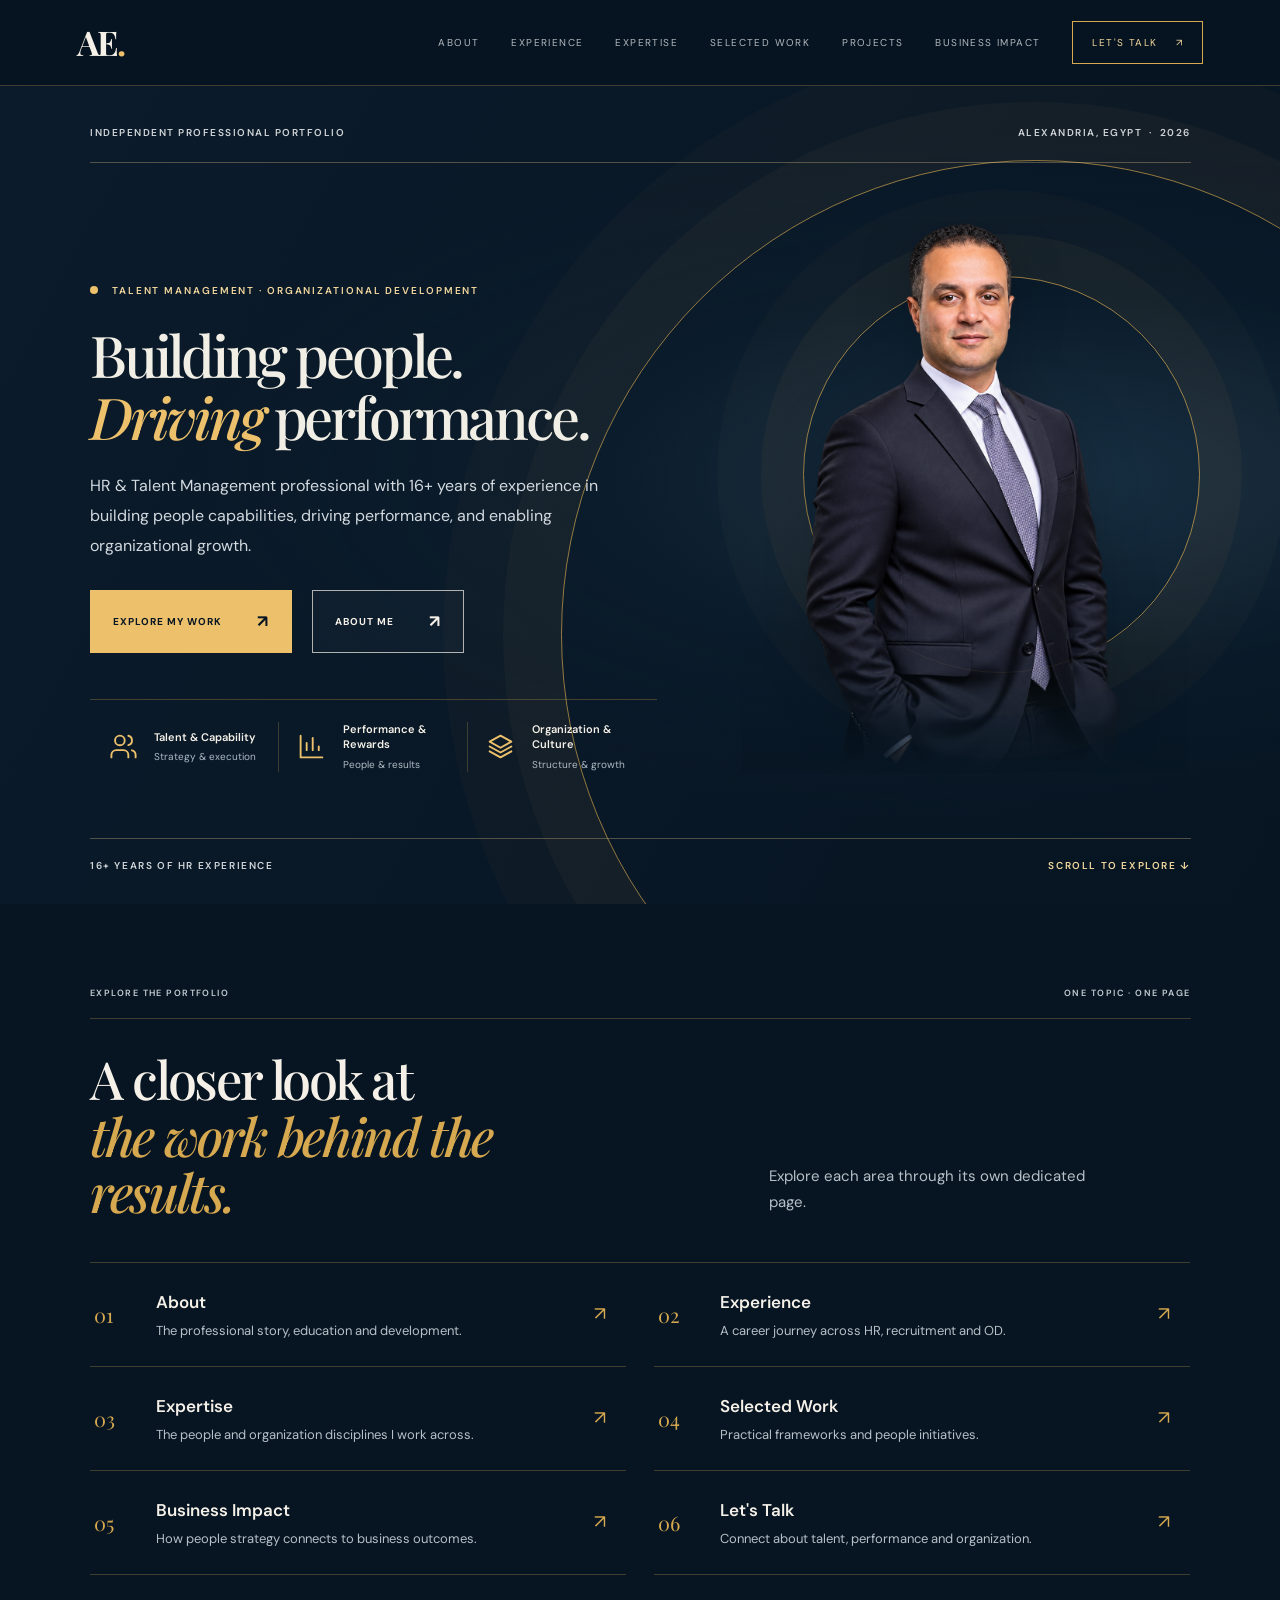
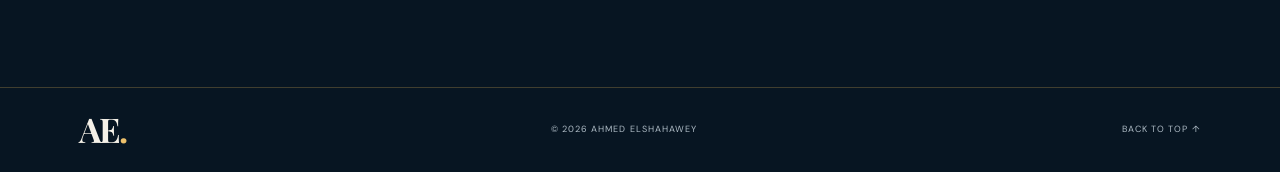
==== commit 9ca1aec0: "Add Projects to portfolio navigation" ====
--- a/index.html
+++ b/index.html
@@ -8,7 +8,7 @@
 <link rel="stylesheet" href="styles.css"></head><body>
 <div class="cursor-glow" aria-hidden="true"></div><header class="site-header">
   <a class="brand" href="index.html" aria-label="Ahmed Elshahawey home">AE<span>.</span></a>
-  <nav class="nav" id="nav"><a href="about.html">About</a><a href="experience.html">Experience</a><a href="expertise.html">Expertise</a><a href="work.html">Selected Work</a><a href="impact.html">Business Impact</a><a href="contact.html" class="nav-contact">Let's talk <span>↗</span></a></nav>
+  <nav class="nav" id="nav"><a href="about.html">About</a><a href="experience.html">Experience</a><a href="expertise.html">Expertise</a><a href="work.html">Selected Work</a><a href="projects.html">Projects</a><a href="impact.html">Business Impact</a><a href="contact.html" class="nav-contact">Let's talk <span>↗</span></a></nav>
   <button class="menu-toggle" id="menuToggle" aria-label="Toggle navigation" aria-expanded="false"><span></span><span></span></button>
  </header>
 <main id="top"><section class="hero section-wrap">
--- a/styles.css
+++ b/styles.css
@@ -788,3 +788,42 @@
 @media(max-width:800px){
   .hero-portrait{width:min(100%,418px)!important;max-width:418px!important}
 }
+
+
+/* MULTI-PAGE PORTFOLIO NAVIGATION */
+.nav a.active{opacity:1;color:var(--gold,#d6a84f)}
+.nav a.active:not(.nav-contact)::after{
+  content:"";display:block;height:1px;background:currentColor;
+  transform:scaleX(1);transform-origin:left;margin-top:5px;
+}
+.nav .nav-contact.active{border-color:var(--gold,#d6a84f);color:var(--gold,#d6a84f)}
+.portfolio-directory{padding-top:82px;padding-bottom:112px}
+.directory-heading{
+  display:grid;grid-template-columns:minmax(0,1.2fr) minmax(220px,.8fr);
+  align-items:end;gap:48px;margin:30px 0 42px
+}
+.directory-heading h2{
+  margin:0;font-family:"Playfair Display",serif;
+  font-size:clamp(34px,4.1vw,56px);font-weight:500;
+  line-height:1.08;letter-spacing:-.045em;max-width:17ch
+}
+.directory-heading h2 em{color:var(--gold,#d6a84f);font-weight:500}
+.directory-heading>p{max-width:34ch;color:var(--muted,#aab5bf);margin:0 0 5px}
+.directory-grid{display:grid;grid-template-columns:repeat(2,minmax(0,1fr));gap:0 28px;border-top:1px solid var(--line,rgba(232,202,144,.25))}
+.directory-card{
+  min-width:0;display:grid;grid-template-columns:44px 1fr 28px;gap:18px;
+  align-items:center;padding:25px 4px;border-bottom:1px solid var(--line,rgba(232,202,144,.25));
+  transition:background .28s ease,transform .28s ease,padding .28s ease
+}
+.directory-card>span{font-family:"Playfair Display",serif;color:var(--gold,#d6a84f);font-size:20px}
+.directory-card h3{margin:0 0 4px;font-size:17px;font-weight:600}
+.directory-card p{margin:0;color:var(--muted,#aab5bf);font-size:13px;line-height:1.55}
+.directory-card>b{font-size:19px;color:var(--gold,#d6a84f);font-weight:400;transition:transform .28s ease}
+.directory-card:hover{background:rgba(214,168,79,.045);padding-left:12px;padding-right:12px}
+.directory-card:hover>b{transform:translate(4px,-4px)}
+@media(max-width:700px){
+ .portfolio-directory{padding-top:58px;padding-bottom:76px}
+ .directory-heading{grid-template-columns:1fr;gap:14px;margin:24px 0 28px}
+ .directory-grid{grid-template-columns:1fr}
+ .directory-card{padding:20px 2px;grid-template-columns:36px 1fr 24px}
+}
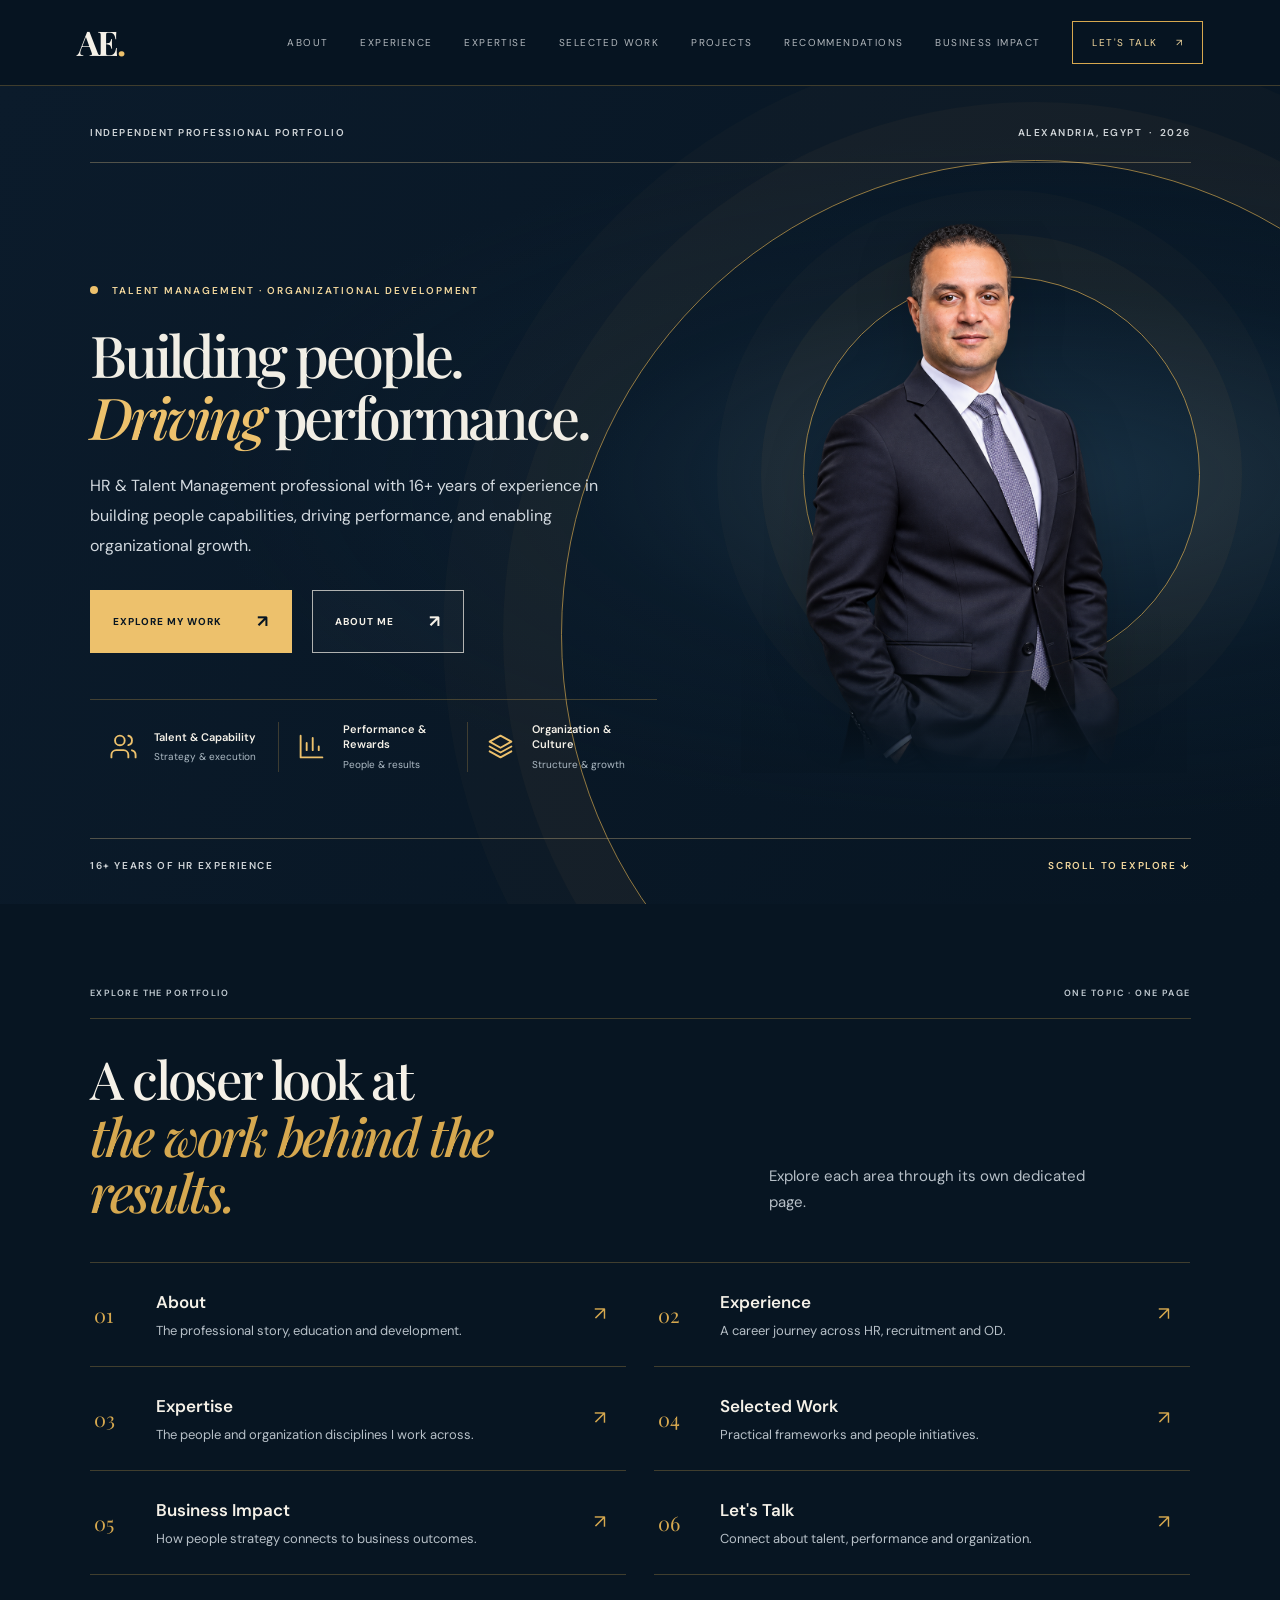
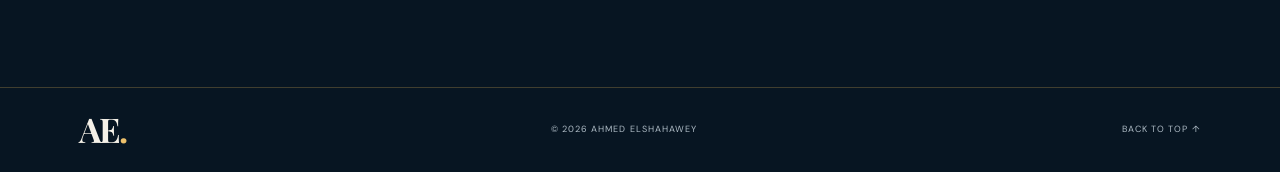
==== commit f085e8dd: "Add Recommendations to portfolio navigation" ====
--- a/index.html
+++ b/index.html
@@ -8,7 +8,7 @@
 <link rel="stylesheet" href="styles.css"></head><body>
 <div class="cursor-glow" aria-hidden="true"></div><header class="site-header">
   <a class="brand" href="index.html" aria-label="Ahmed Elshahawey home">AE<span>.</span></a>
-  <nav class="nav" id="nav"><a href="about.html">About</a><a href="experience.html">Experience</a><a href="expertise.html">Expertise</a><a href="work.html">Selected Work</a><a href="projects.html">Projects</a><a href="impact.html">Business Impact</a><a href="contact.html" class="nav-contact">Let's talk <span>↗</span></a></nav>
+  <nav class="nav" id="nav"><a href="about.html">About</a><a href="experience.html">Experience</a><a href="expertise.html">Expertise</a><a href="work.html">Selected Work</a><a href="projects.html">Projects</a><a href="recommendations.html">Recommendations</a><a href="impact.html">Business Impact</a><a href="contact.html" class="nav-contact">Let's talk <span>↗</span></a></nav>
   <button class="menu-toggle" id="menuToggle" aria-label="Toggle navigation" aria-expanded="false"><span></span><span></span></button>
  </header>
 <main id="top"><section class="hero section-wrap">
--- a/styles.css
+++ b/styles.css
@@ -827,3 +827,25 @@
  .directory-grid{grid-template-columns:1fr}
  .directory-card{padding:20px 2px;grid-template-columns:36px 1fr 24px}
 }
+
+/* PROJECTS PAGE */
+.projects-page{padding-top:76px;padding-bottom:112px}
+.projects-page .section-heading-row{margin-bottom:42px}
+.projects-grid{display:grid;grid-template-columns:repeat(2,minmax(0,1fr));gap:22px}
+.project-card{
+ min-width:0;padding:28px 30px 24px;border:1px solid rgba(226,190,119,.24);
+ background:linear-gradient(145deg,rgba(255,255,255,.035),rgba(255,255,255,.012));
+ border-radius:3px;display:flex;flex-direction:column;transition:transform .3s ease,border-color .3s ease,background .3s ease
+}
+.project-card:hover{transform:translateY(-5px);border-color:rgba(226,190,119,.62);background:rgba(226,190,119,.045)}
+.project-card-top{display:flex;justify-content:space-between;gap:14px;flex-wrap:wrap;color:var(--gold,#d6a84f);font-size:10px;letter-spacing:.12em;font-weight:700}
+.project-card h3{font-family:"Playfair Display",serif;font-size:clamp(22px,2.2vw,29px);line-height:1.16;font-weight:500;letter-spacing:-.025em;margin:26px 0 15px;color:#f3f0e8}
+.project-description{color:var(--muted,#bdc7d0);font-size:14px;line-height:1.75;margin:0 0 22px}
+.project-skills{display:flex;align-items:flex-start;gap:10px;padding-top:17px;border-top:1px solid rgba(226,190,119,.18);margin-top:auto}
+.project-gem{color:var(--gold,#d6a84f);font-size:21px;line-height:1}
+.project-skills p{font-size:13px;line-height:1.55;margin:0;color:#d8dce0}
+.project-skills strong{color:#f3f0e8;font-weight:600}
+.project-association{display:flex;align-items:center;gap:9px;margin-top:18px;color:#aeb9c4;font-size:12px}
+.project-association span{color:var(--gold,#d6a84f);font-size:15px}
+.projects-note{font-size:11px;color:#8997a5;margin-top:25px}
+@media(max-width:760px){.projects-page{padding-top:54px;padding-bottom:76px}.projects-grid{grid-template-columns:1fr}.project-card{padding:24px 22px}.projects-page .section-heading-row{margin-bottom:28px}}
